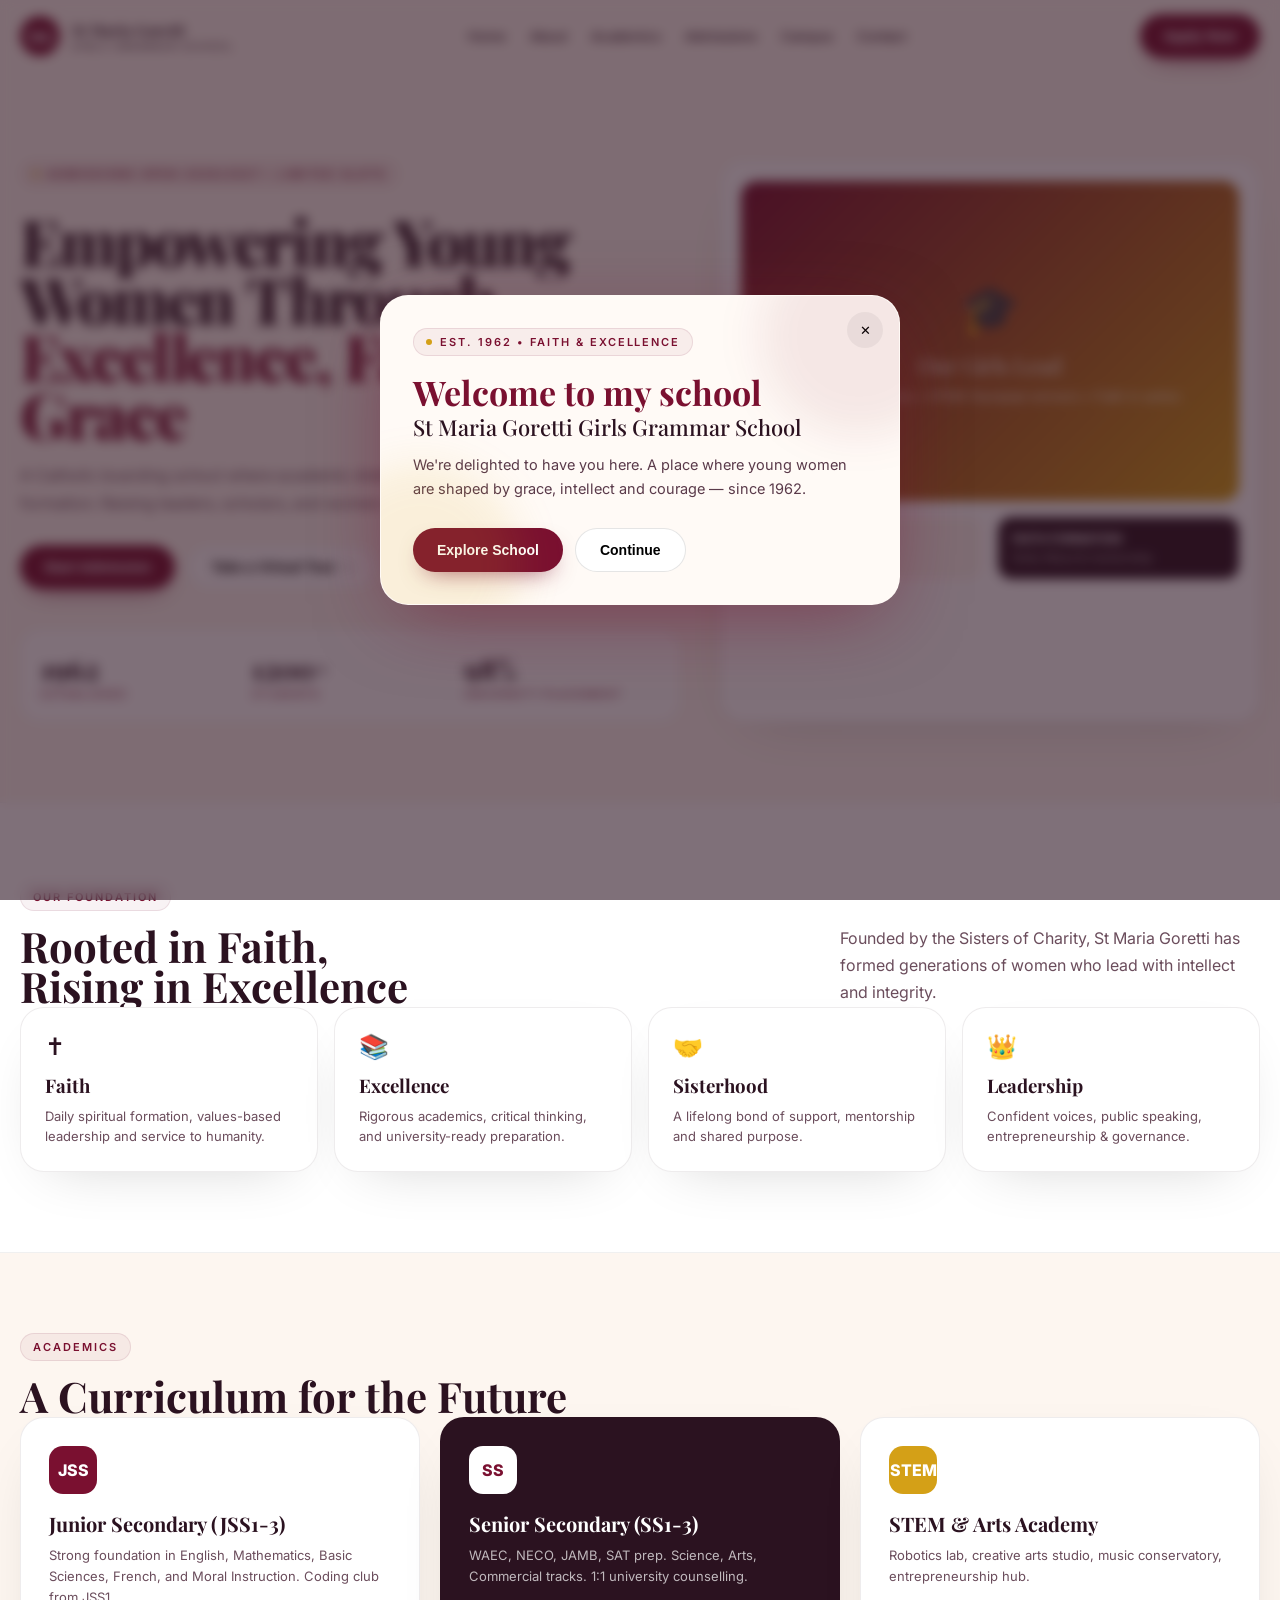
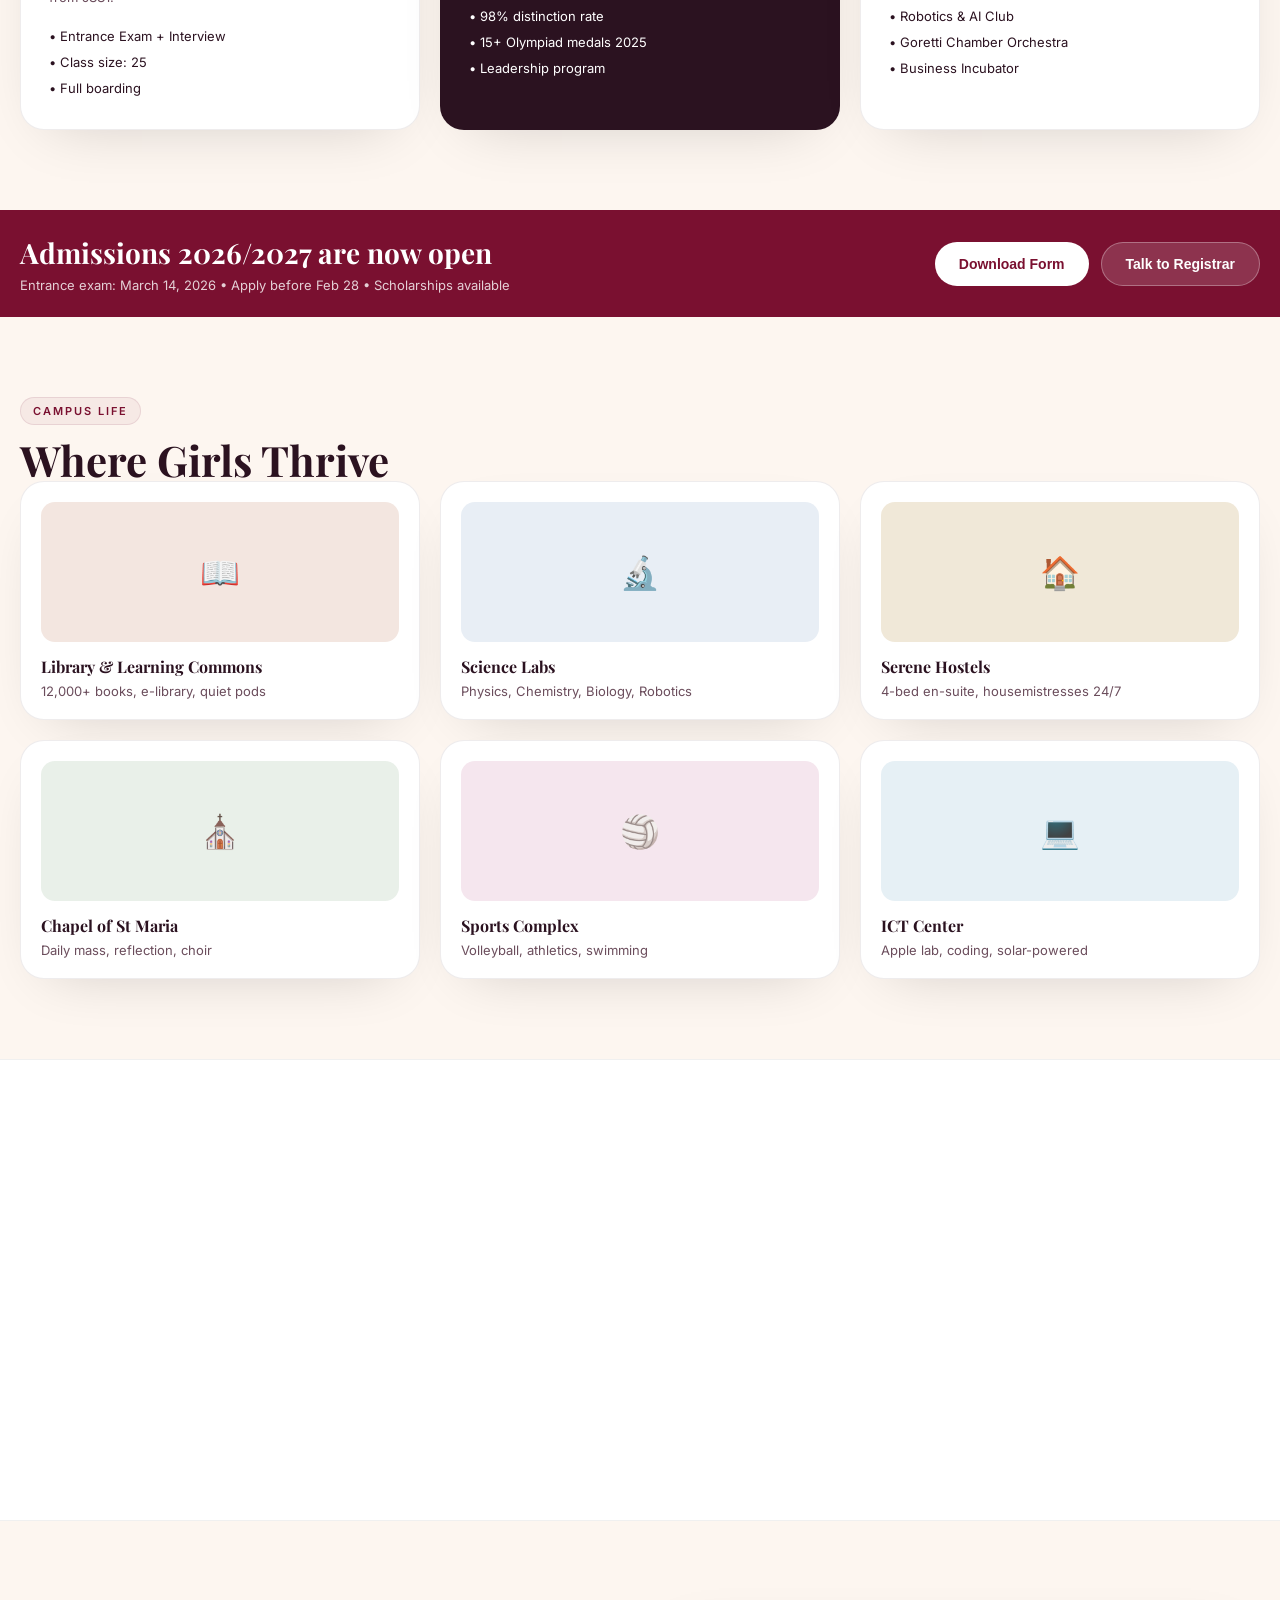
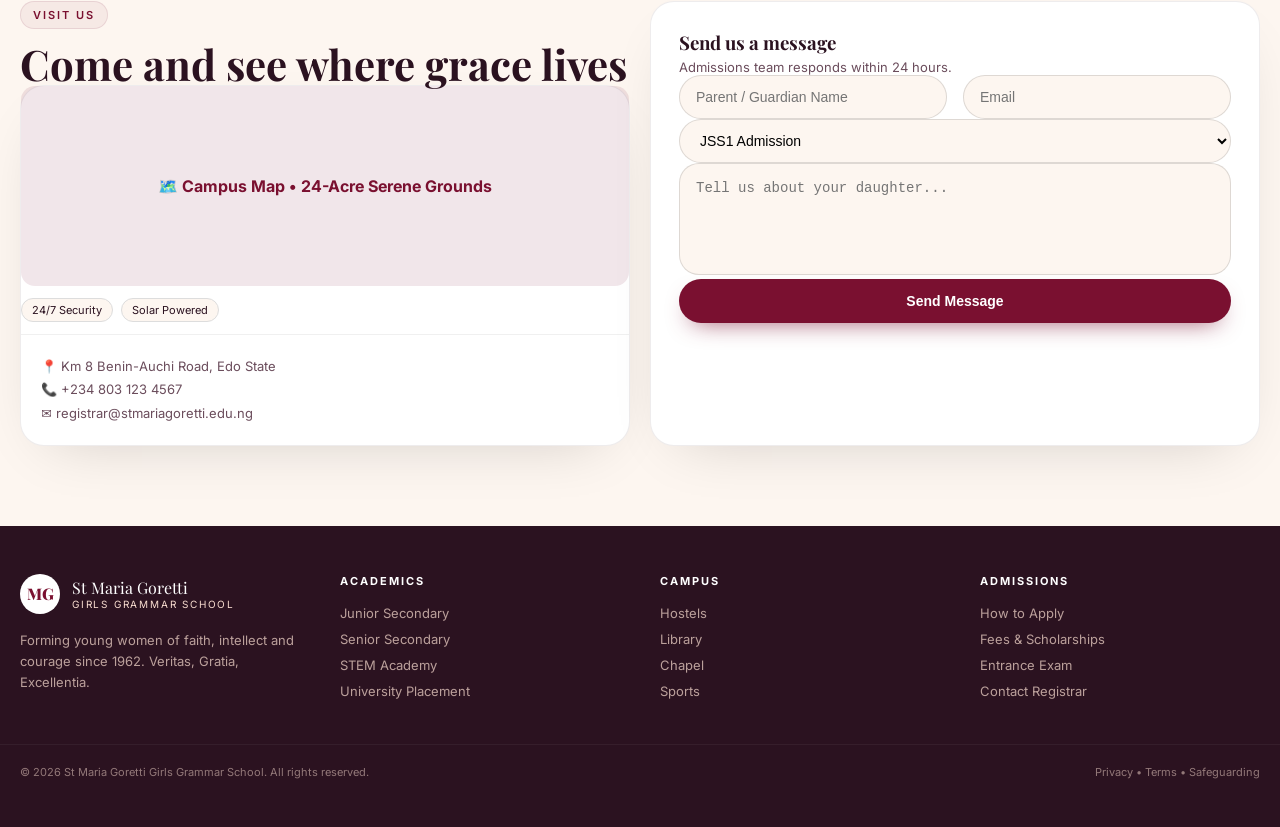
==== index.html @ f98e12bc "new" ====
<!DOCTYPE html>
<html lang="en">
<head>
<meta charset="UTF-8">
<meta name="viewport" content="width=device-width, initial-scale=1">
<title>St Maria Goretti Girls Grammar School</title>
<link href="https://fonts.googleapis.com/css2?family=Playfair+Display:wght@500;600;700;800&family=Inter:wght@400;500;600&display=swap" rel="stylesheet">
<link rel="stylesheet" href="index.css">
</head>
<body>

<div id="welcomeModal" class="modal">
  <div class="modal-bg" onclick="closeWelcome()"></div>
  <div class="modal-box">
    <div class="modal-inner">
      <button class="close" onclick="closeWelcome()">✕</button>
      <div class="blur-circle top"></div>
      <div class="blur-circle bottom"></div>
      <div class="badge"><span class="dot"></span> Est. 1962 • Faith & Excellence</div>
      <h2 class="serif welcome-title">Welcome to my school<br><span>St Maria Goretti Girls Grammar School</span></h2>
      <p class="welcome-text">We're delighted to have you here. A place where young women are shaped by grace, intellect and courage — since 1962.</p>
      <div class="welcome-actions">
        <button onclick="closeWelcome('about')" class="btn btn-primary">Explore School</button>
        <button onclick="closeWelcome()" class="btn btn-outline">Continue</button>
      </div>
    </div>
  </div>
</div>

<!-- Header -->
<header id="header" class="header">
  <div class="header-inner">
    <div class="logo-wrap">
      <div class="logo">MG</div>
      <div class="logo-text">
        <div class="serif logo-title">St Maria Goretti</div>
        <div class="logo-sub">Girls Grammar School</div>
      </div>
    </div>
    <nav id="desktopNav" class="desktop-nav">
      <span class="nav-link" onclick="scrollToId('home')">Home</span>
      <span class="nav-link" onclick="scrollToId('about')">About</span>
      <span class="nav-link" onclick="scrollToId('academics')">Academics</span>
      <span class="nav-link" onclick="scrollToId('admissions')">Admissions</span>
      <span class="nav-link" onclick="scrollToId('campus')">Campus</span>
      <span class="nav-link" onclick="scrollToId('contact')">Contact</span>
    </nav>
    <div class="header-actions">
      <button class="btn btn-primary" id="applyBtn" onclick="scrollToId('admissions')">Apply Now</button>
      <button onclick="toggleMenu()" class="menu-btn" id="menuBtn">☰</button>
    </div>
  </div>
</header>

<div id="mobileMenu" class="mobile-menu">
  <div class="mobile-top"><strong class="serif">Menu</strong><button class="close static" onclick="toggleMenu()">✕</button></div>
  <div class="mobile-links">
    <span class="nav-link large" onclick="scrollToId('home');toggleMenu()">Home</span>
    <span class="nav-link large" onclick="scrollToId('about');toggleMenu()">About</span>
    <span class="nav-link large" onclick="scrollToId('academics');toggleMenu()">Academics</span>
    <span class="nav-link large" onclick="scrollToId('admissions');toggleMenu()">Admissions</span>
    <span class="nav-link large" onclick="scrollToId('campus');toggleMenu()">Campus</span>
    <span class="nav-link large" onclick="scrollToId('contact');toggleMenu()">Contact</span>
    <button class="btn btn-primary mt-20" onclick="scrollToId('admissions');toggleMenu()">Apply Now</button>
  </div>
</div>

<!-- Hero -->
<section id="home" class="hero">
  <div data-reveal>
    <div class="badge"><span class="dot"></span> Admissions Open 2026/2027 • Limited Slots</div>
    <h1 class="serif hero-title">Empowering Young Women Through<br><span>Excellence, Faith & Grace</span></h1>
    <p class="hero-desc">A Catholic boarding school where academic distinction meets character formation. Raising leaders, scholars, and women of virtue since 1962.</p>
    <div class="hero-btns">
      <button class="btn btn-primary" onclick="scrollToId('admissions')">Start Admission</button>
      <button class="btn btn-outline" onclick="scrollToId('about')">Take a Virtual Tour →</button>
    </div>
    <div id="counter" class="counter">
      <div><div class="serif counter-num">1962</div><div class="counter-label">Established</div></div>
      <div><div class="serif counter-num">1200+</div><div class="counter-label">Students</div></div>
      <div><div class="serif counter-num">98%</div><div class="counter-label">University Placement</div></div>
    </div>
  </div>
  <div data-reveal class="hero-visual">
    <div class="card hero-card">
      <div class="hero-image">
        <div><div class="hero-emoji">🎓</div><div class="serif hero-image-title">Our Girls Lead</div><div class="hero-image-sub">Debate champions • STEM Olympiad winners • Faith in action</div></div>
      </div>
      <div class="hero-mini-grid">
        <div class="mini-card light"><div class="mini-title">HOSTEL LIFE</div><div class="mini-desc">Safe, serene, sisterhood</div></div>
        <div class="mini-card dark"><div class="mini-title">FAITH FORMATION</div><div class="mini-desc">Daily Mass & mentorship</div></div>
      </div>
    </div>
  </div>
</section>

<!-- About -->
<section id="about" class="section-white">
  <div class="container">
    <div data-reveal class="section-head">
      <div><div class="badge">Our Foundation</div><h2 class="serif section-title">Rooted in Faith,<br>Rising in Excellence</h2></div>
      <p class="section-para">Founded by the Sisters of Charity, St Maria Goretti has formed generations of women who lead with intellect and integrity.</p>
    </div>
    <div class="grid4">
      <div class="card value-card" data-reveal><div class="icon">✝️</div><h3>Faith</h3><p>Daily spiritual formation, values-based leadership and service to humanity.</p></div>
      <div class="card value-card" data-reveal><div class="icon">📚</div><h3>Excellence</h3><p>Rigorous academics, critical thinking, and university-ready preparation.</p></div>
      <div class="card value-card" data-reveal><div class="icon">🤝</div><h3>Sisterhood</h3><p>A lifelong bond of support, mentorship and shared purpose.</p></div>
      <div class="card value-card" data-reveal><div class="icon">👑</div><h3>Leadership</h3><p>Confident voices, public speaking, entrepreneurship & governance.</p></div>
    </div>
  </div>
</section>

<!-- Academics -->
<section id="academics" class="section-cream">
  <div class="container">
    <div data-reveal><div class="badge">Academics</div><h2 class="serif section-title">A Curriculum for the Future</h2></div>
    <div class="grid3">
      <div class="card academic-card" data-reveal><div class="academic-icon maroon">JSS</div><h3>Junior Secondary (JSS1-3)</h3><p>Strong foundation in English, Mathematics, Basic Sciences, French, and Moral Instruction. Coding club from JSS1.</p><ul><li>• Entrance Exam + Interview</li><li>• Class size: 25</li><li>• Full boarding</li></ul></div>
      <div class="card academic-card dark" data-reveal><div class="academic-icon white">SS</div><h3>Senior Secondary (SS1-3)</h3><p>WAEC, NECO, JAMB, SAT prep. Science, Arts, Commercial tracks. 1:1 university counselling.</p><ul><li>• 98% distinction rate</li><li>• 15+ Olympiad medals 2025</li><li>• Leadership program</li></ul></div>
      <div class="card academic-card" data-reveal><div class="academic-icon gold">STEM</div><h3>STEM & Arts Academy</h3><p>Robotics lab, creative arts studio, music conservatory, entrepreneurship hub.</p><ul><li>• Robotics & AI Club</li><li>• Goretti Chamber Orchestra</li><li>• Business Incubator</li></ul></div>
    </div>
  </div>
</section>

<!-- Admissions -->
<section id="admissions" class="admissions-banner">
  <div class="container admissions-inner">
    <div><h2 class="serif">Admissions 2026/2027 are now open</h2><p>Entrance exam: March 14, 2026 • Apply before Feb 28 • Scholarships available</p></div>
    <div class="admissions-btns"><button class="btn btn-white" onclick="alert('Application portal opens soon. Contact registrar@stmariagoretti.edu.ng')">Download Form</button><button class="btn btn-ghost" onclick="scrollToId('contact')">Talk to Registrar</button></div>
  </div>
</section>

<!-- Campus -->
<section id="campus" class="section-cream">
  <div class="container">
    <div data-reveal><div class="badge">Campus Life</div><h2 class="serif section-title">Where Girls Thrive</h2></div>
    <div class="grid3 campus-grid">
      <div class="card facility" data-reveal><div class="facility-img pink">📖</div><h3>Library & Learning Commons</h3><p>12,000+ books, e-library, quiet pods</p></div>
      <div class="card facility" data-reveal><div class="facility-img blue">🔬</div><h3>Science Labs</h3><p>Physics, Chemistry, Biology, Robotics</p></div>
      <div class="card facility" data-reveal><div class="facility-img beige">🏠</div><h3>Serene Hostels</h3><p>4-bed en-suite, housemistresses 24/7</p></div>
      <div class="card facility" data-reveal><div class="facility-img green">⛪</div><h3>Chapel of St Maria</h3><p>Daily mass, reflection, choir</p></div>
      <div class="card facility" data-reveal><div class="facility-img rose">🏐</div><h3>Sports Complex</h3><p>Volleyball, athletics, swimming</p></div>
      <div class="card facility" data-reveal><div class="facility-img lightblue">💻</div><h3>ICT Center</h3><p>Apple lab, coding, solar-powered</p></div>
    </div>
  </div>
</section>

<!-- Gallery -->
<section id="gallery" class="section-white">
  <div class="container">
    <div class="grid2">
      <div data-reveal class="card principal-card"><div class="badge">Principal's Message</div><h3 class="serif principal-quote">“We do not just teach girls; we form women who will heal the world.”</h3><p>At Goretti, discipline is love in action. Every girl is known, seen, and called to greatness. Our alumnae are doctors, judges, engineers and mothers of faith — proof that grace and excellence can live together.</p><div class="principal"><div class="principal-avatar"></div><div><div class="principal-name">Rev. Sr. Dr. Agnes Okonkwo</div><div class="principal-role">Principal • 18 years of service</div></div></div></div>
      <div data-reveal class="gallery-grid">
        <div onclick="openLight('Science Fair 2025 - Our girls won gold')" class="gallery-item maroon">Science Fair</div>
        <div onclick="openLight('Chapel Choir - Voices of grace')" class="gallery-item gold">Choir</div>
        <div onclick="openLight('Inter-House Sports 2025')" class="gallery-item dark">Sports Day</div>
        <div onclick="openLight('Boarding Life - Sisterhood')" class="gallery-item muted">Hostel Life</div>
      </div>
    </div>
  </div>
</section>

<!-- Contact -->
<section id="contact" class="section-cream">
  <div class="container grid2">
    <div data-reveal>
      <div class="badge">Visit Us</div>
      <h2 class="serif section-title">Come and see where grace lives</h2>
      <div class="card contact-map">
        <div class="map-placeholder">🗺️ Campus Map • 24-Acre Serene Grounds</div>
        <div class="map-tags"><span>24/7 Security</span><span>Solar Powered</span></div>
        <div class="contact-info">📍 Km 8 Benin-Auchi Road, Edo State<br>📞 +234 803 123 4567<br>✉️ registrar@stmariagoretti.edu.ng</div>
      </div>
    </div>
    <div data-reveal class="card contact-form-card">
      <h3 class="serif">Send us a message</h3><p class="form-sub">Admissions team responds within 24 hours.</p>
      <form id="contactForm" onsubmit="handleContact(event)">
        <div class="form-row"><input name="name" required placeholder="Parent / Guardian Name"><input name="email" type="email" required placeholder="Email"></div>
        <select name="interest"><option>JSS1 Admission</option><option>SS1 Transfer</option><option>Campus Tour</option><option>Scholarship</option></select>
        <textarea name="message" required placeholder="Tell us about your daughter..."></textarea>
        <button class="btn btn-primary full">Send Message</button>
        <div id="contactStatus" class="form-status"></div>
      </form>
    </div>
  </div>
</section>

<footer class="footer">
  <div class="container footer-grid">
    <div><div class="logo-wrap"><div class="logo white">MG</div><div><div class="serif footer-logo-title">St Maria Goretti</div><div class="footer-logo-sub">GIRLS GRAMMAR SCHOOL</div></div></div><p class="footer-desc">Forming young women of faith, intellect and courage since 1962. Veritas, Gratia, Excellentia.</p></div>
    <div><div class="footer-head">ACADEMICS</div><div class="footer-links">Junior Secondary<br>Senior Secondary<br>STEM Academy<br>University Placement</div></div>
    <div><div class="footer-head">CAMPUS</div><div class="footer-links">Hostels<br>Library<br>Chapel<br>Sports</div></div>
    <div><div class="footer-head">ADMISSIONS</div><div class="footer-links">How to Apply<br>Fees & Scholarships<br>Entrance Exam<br>Contact Registrar</div></div>
  </div>
  <div class="container footer-bottom"><span>© 2026 St Maria Goretti Girls Grammar School. All rights reserved.</span><span>Privacy • Terms • Safeguarding</span></div>
</footer>

<div id="lightbox" class="lightbox" onclick="this.style.display='none'"><div id="lightboxText" class="card lightbox-box"></div></div>

<script src="index.js"></script>
</body>
</html>
---- index.css ----
/* ========== ST MARIA GORETTI - STYLE.CSS ========== */
*{margin:0;padding:0;box-sizing:border-box}
html{scroll-behavior:smooth}
body{font-family:'Inter',system-ui,sans-serif;background:#fdf6f0;color:#2b1220;overflow-x:hidden}
h1,h2,h3,.serif{font-family:'Playfair Display',serif}
:root{--maroon:#7a1030;--cream:#fdf6f0;--gold:#d4a017;--dark:#2b1220}

[data-reveal]{opacity:0;transform:translateY(20px);transition:all .8s cubic-bezier(.22,1,.36,1)}
.reveal-in{opacity:1!important;transform:translateY(0)!important}

.container{max-width:1280px;margin:auto;padding:0 20px}
.section-white{background:#fff;border-top:1px solid rgba(0,0,0,.06);border-bottom:1px solid rgba(0,0,0,.06);padding:80px 0}
.section-cream{padding:80px 0}
.card{background:#fff;border:1px solid rgba(43,18,32,.08);border-radius:24px;box-shadow:0 20px 60px -30px rgba(0,0,0,.2)}
.badge{display:inline-flex;align-items:center;gap:8px;border-radius:999px;border:1px solid rgba(122,16,48,.1);background:rgba(122,16,48,.05);padding:6px 12px;font-size:11px;letter-spacing:.18em;text-transform:uppercase;font-weight:600;color:var(--maroon)}
.dot{width:6px;height:6px;border-radius:50%;background:var(--gold);animation:pulse 2s infinite}
@keyframes pulse{0%,100%{opacity:1}50%{opacity:.4}}

.btn{height:44px;border-radius:999px;padding:0 24px;font-weight:600;font-size:14px;border:none;cursor:pointer;transition:.2s}
.btn-primary{background:var(--maroon);color:#fff;box-shadow:0 10px 24px -12px rgba(122,16,48,.8)}
.btn-primary:hover{background:#65102a}
.btn-outline{background:#fff;border:1px solid rgba(0,0,0,.1)}
.btn-white{background:#fff;color:var(--maroon)}
.btn-ghost{background:rgba(255,255,255,.15);color:#fff;border:1px solid rgba(255,255,255,.3)}
.full{width:100%}

/* Header */
.header{position:fixed;top:0;width:100%;z-index:50;transition:all .3s}
.header.scrolled{background:rgba(255,250,246,.9);backdrop-filter:blur(16px);box-shadow:0 10px 40px -20px rgba(0,0,0,.2);border-bottom:1px solid rgba(0,0,0,.06)}
.header-inner{max-width:1280px;margin:auto;padding:14px 20px;display:flex;justify-content:space-between;align-items:center}
.logo-wrap{display:flex;align-items:center;gap:12px}
.logo{width:40px;height:40px;border-radius:50%;background:var(--maroon);color:#fff;display:grid;place-items:center;font-family:'Playfair Display';font-weight:800}
.logo.white{background:#fff;color:var(--maroon)}
.logo-title{font-size:15px;font-weight:700}
.logo-sub{font-size:10px;letter-spacing:.18em;text-transform:uppercase}
.desktop-nav{display:none;gap:4px}
.nav-link{cursor:pointer;padding:6px 10px;border-radius:999px;font-size:13px;font-weight:500;transition:.2s}
.nav-link:hover{background:rgba(0,0,0,.06)}
.nav-link.large{font-size:22px;padding:12px}
.header-actions{display:flex;gap:8px;align-items:center}
.menu-btn{width:40px;height:40px;border-radius:50%;border:1px solid rgba(0,0,0,.1);background:#fff;display:grid;place-items:center;cursor:pointer}
.mobile-menu{position:fixed;inset:0;z-index:60;background:#fffaf6;padding:24px;transform:translateX(100%);transition:.4s cubic-bezier(.22,1,.36,1)}
.mobile-menu.open{transform:translateX(0)}
.mobile-top{display:flex;justify-content:space-between;align-items:center}
.mobile-links{margin-top:40px;display:grid;gap:12px}
.mt-20{margin-top:20px}

/* Modal */
.modal{position:fixed;inset:0;z-index:101;display:grid;place-items:center;padding:16px}
.modal-bg{position:fixed;inset:0;background:rgba(43,18,32,.6);backdrop-filter:blur(6px);z-index:100}
.modal-box{position:relative;width:100%;max-width:520px;border-radius:28px;background:#fffaf6;padding:1px;box-shadow:0 20px 80px -20px rgba(122,16,48,.6);z-index:102}
.modal-inner{border-radius:27px;background:#fffaf6;padding:32px;position:relative;overflow:hidden}
.blur-circle{position:absolute;width:200px;height:200px;border-radius:50%;filter:blur(20px)}
.blur-circle.top{top:-60px;right:-60px;background:rgba(122,16,48,.08)}
.blur-circle.bottom{bottom:-60px;left:-60px;background:rgba(212,160,23,.12)}
.close{position:absolute;right:16px;top:16px;width:36px;height:36px;border-radius:50%;border:none;background:rgba(0,0,0,.05);cursor:pointer}
.close.static{position:static}
.welcome-title{margin-top:20px;font-size:34px;line-height:.95;color:var(--maroon)}
.welcome-title span{display:block;margin-top:8px;font-size:22px;color:var(--dark);font-weight:500}
.welcome-text{margin-top:16px;font-size:14.5px;line-height:1.6;color:#5a3a4a}
.welcome-actions{margin-top:28px;display:flex;gap:12px}

/* Hero */
.hero{padding:140px 20px 80px;max-width:1280px;margin:auto;display:grid;gap:40px}
.hero-title{margin-top:24px;font-size:clamp(36px,6vw,64px);line-height:.9;letter-spacing:-.03em;font-weight:800}
.hero-title span{color:var(--maroon)}
.hero-desc{margin-top:20px;max-width:56ch;font-size:16px;line-height:1.7;color:#6b4d5c}
.hero-btns{margin-top:28px;display:flex;gap:12px;flex-wrap:wrap}
.counter{margin-top:40px;display:grid;grid-template-columns:repeat(3,1fr);gap:16px;padding:20px;border-radius:20px;background:#fff;border:1px solid rgba(0,0,0,.06)}
.counter-num{font-size:28px;font-weight:800}
.counter-label{font-size:11px;letter-spacing:.1em;text-transform:uppercase;color:var(--maroon)}
.hero-visual{display:grid;gap:16px}
.hero-card{padding:20px}
.hero-image{height:320px;border-radius:16px;background:linear-gradient(135deg,var(--maroon),var(--gold));display:grid;place-items:center;color:#fff;text-align:center;padding:20px}
.hero-emoji{font-size:48px}
.hero-image-title{font-size:22px;margin-top:12px}
.hero-image-sub{font-size:13px;opacity:.9;margin-top:8px}
.hero-mini-grid{margin-top:16px;display:grid;grid-template-columns:1fr 1fr;gap:16px}
.mini-card{border-radius:14px;padding:14px}
.mini-card.light{background:var(--cream)}
.mini-card.dark{background:var(--dark);color:#fff}
.mini-title{font-size:12px;font-weight:700}
.mini-desc{font-size:12px;color:#6b4d5c;margin-top:4px}
.mini-card.dark .mini-desc{color:rgba(255,255,255,.7)}

/* Sections */
.section-head{display:flex;flex-wrap:wrap;justify-content:space-between;gap:20px;align-items:end}
.section-title{margin-top:16px;font-size:42px;line-height:.95}
.section-para{max-width:42ch;color:#6b4d5c;line-height:1.7}
.grid2{display:grid;gap:20px}
.grid3{display:grid;gap:20px}
.grid4{display:grid;gap:16px}
.value-card{padding:24px}
.value-card .icon{font-size:24px}
.value-card h3{margin-top:12px}
.value-card p{font-size:13px;color:#6b4d5c;margin-top:8px;line-height:1.6}

.academic-card{padding:28px}
.academic-card.dark{background:var(--dark);color:#fff}
.academic-card h3{margin-top:16px;font-size:20px}
.academic-card p{font-size:13px;color:#6b4d5c;margin-top:8px;line-height:1.6}
.academic-card.dark p{color:rgba(255,255,255,.7)}
.academic-card ul{margin-top:16px;font-size:13px;line-height:2;list-style:none}
.academic-icon{width:48px;height:48px;border-radius:14px;display:grid;place-items:center;font-weight:800}
.academic-icon.maroon{background:var(--maroon);color:#fff}
.academic-icon.white{background:#fff;color:var(--maroon)}
.academic-icon.gold{background:var(--gold);color:#fff}

.admissions-banner{background:var(--maroon);color:#fff;padding:24px 0}
.admissions-inner{display:flex;flex-wrap:wrap;gap:20px;justify-content:space-between;align-items:center}
.admissions-inner h2{font-size:28px;color:#fff}
.admissions-inner p{font-size:13px;opacity:.8;margin-top:6px}
.admissions-btns{display:flex;gap:12px;flex-wrap:wrap}

.facility{padding:20px}
.facility-img{height:140px;border-radius:14px;display:grid;place-items:center;font-size:32px}
.facility-img.pink{background:#f3e6e0}
.facility-img.blue{background:#e8eef5}
.facility-img.beige{background:#f0e8d8}
.facility-img.green{background:#e9f0e9}
.facility-img.rose{background:#f5e6ee}
.facility-img.lightblue{background:#e6f0f5}
.facility h3{margin-top:14px;font-size:16px}
.facility p{font-size:13px;color:#6b4d5c;margin-top:6px}

.principal-card{padding:32px}
.principal-quote{margin-top:16px;font-size:28px;line-height:1.1}
.principal{margin-top:20px;display:flex;gap:12px;align-items:center}
.principal-avatar{width:48px;height:48px;border-radius:50%;background:var(--maroon)}
.principal-name{font-weight:700;font-size:14px}
.principal-role{font-size:12px;color:#6b4d5c}

.gallery-grid{display:grid;grid-template-columns:1fr 1fr;gap:16px}
.gallery-item{height:120px;border-radius:16px;display:grid;place-items:center;color:#fff;cursor:pointer;font-weight:600;transition:.2s}
.gallery-item:hover{transform:scale(1.02)}
.gallery-item.maroon{background:var(--maroon)}
.gallery-item.gold{background:var(--gold)}
.gallery-item.dark{background:var(--dark)}
.gallery-item.muted{background:#5a3a4a}

.contact-map .map-placeholder{height:200px;border-radius:14px;background:rgba(122,16,48,.1);display:grid;place-items:center;color:var(--maroon);font-weight:700}
.map-tags{margin-top:12px;display:flex;gap:8px;font-size:11px}
.map-tags span{background:var(--cream);border:1px solid #ddd;padding:4px 10px;border-radius:999px}
.contact-info{padding:20px;border-top:1px solid rgba(0,0,0,.06);font-size:13px;line-height:1.8;color:#6b4d5c;margin-top:12px}
.contact-form-card{padding:28px}
.form-sub{font-size:13px;color:#6b4d5c;margin-top:4px}
.form-row{display:grid;grid-template-columns:1fr 1fr;gap:16px}
input,select,textarea{width:100%;height:44px;border-radius:999px;border:1px solid rgba(0,0,0,.12);background:#fdf6f0;padding:0 16px;font-size:14px;outline:none}
textarea{height:auto;border-radius:20px;padding:16px;resize:none;min-height:112px}
input:focus,select:focus,textarea:focus{border-color:rgba(122,16,48,.4)}
.form-status{font-size:12px;padding:12px;border-radius:12px;background:#fdf6f0;border:1px solid #eee;display:none;margin-top:12px}

.footer{background:var(--dark);color:#f9ddd0;padding:48px 0}
.footer-grid{display:grid;gap:40px;grid-template-columns:repeat(auto-fit,minmax(200px,1fr))}
.footer-logo-title{color:#fff}
.footer-logo-sub{font-size:10px;letter-spacing:.18em}
.footer-desc{margin-top:16px;font-size:13px;opacity:.7;line-height:1.6}
.footer-head{font-size:11px;font-weight:700;letter-spacing:.18em;color:#fff}
.footer-links{margin-top:12px;font-size:13px;opacity:.7;line-height:2}
.footer-bottom{margin-top:40px;padding-top:20px;border-top:1px solid rgba(255,255,255,.1);display:flex;flex-wrap:wrap;justify-content:space-between;gap:12px;font-size:11px;opacity:.5}

.lightbox{position:fixed;inset:0;z-index:90;background:rgba(0,0,0,.8);backdrop-filter:blur(8px);display:none;place-items:center;padding:20px}
.lightbox-box{padding:24px;max-width:400px;text-align:center}

@media(min-width:900px){
  .hero{grid-template-columns:1.1fr .9fr;padding-top:160px}
  .desktop-nav{display:flex!important}
  #applyBtn{display:block!important}
  #menuBtn{display:none!important}
  .grid2{grid-template-columns:1fr 1fr}
  .grid3{grid-template-columns:repeat(3,1fr)}
  .grid4{grid-template-columns:repeat(4,1fr)}
}
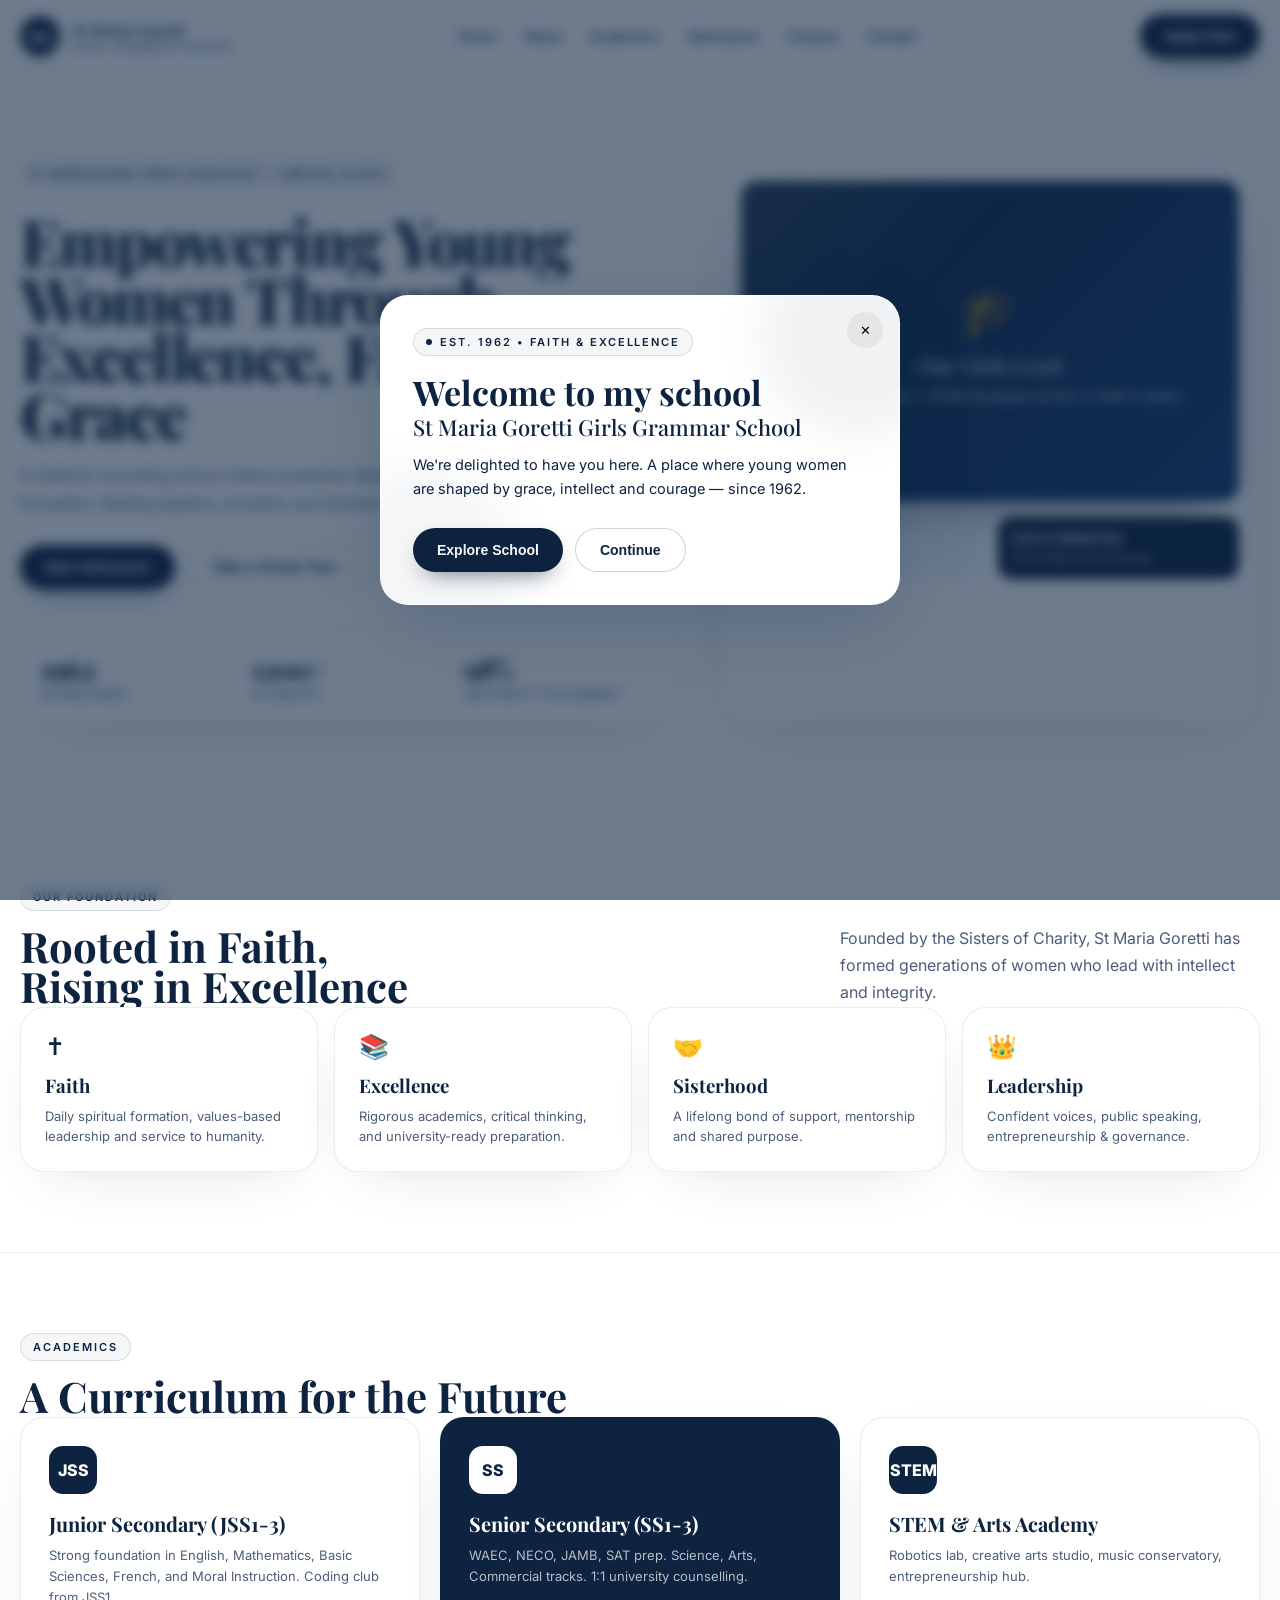
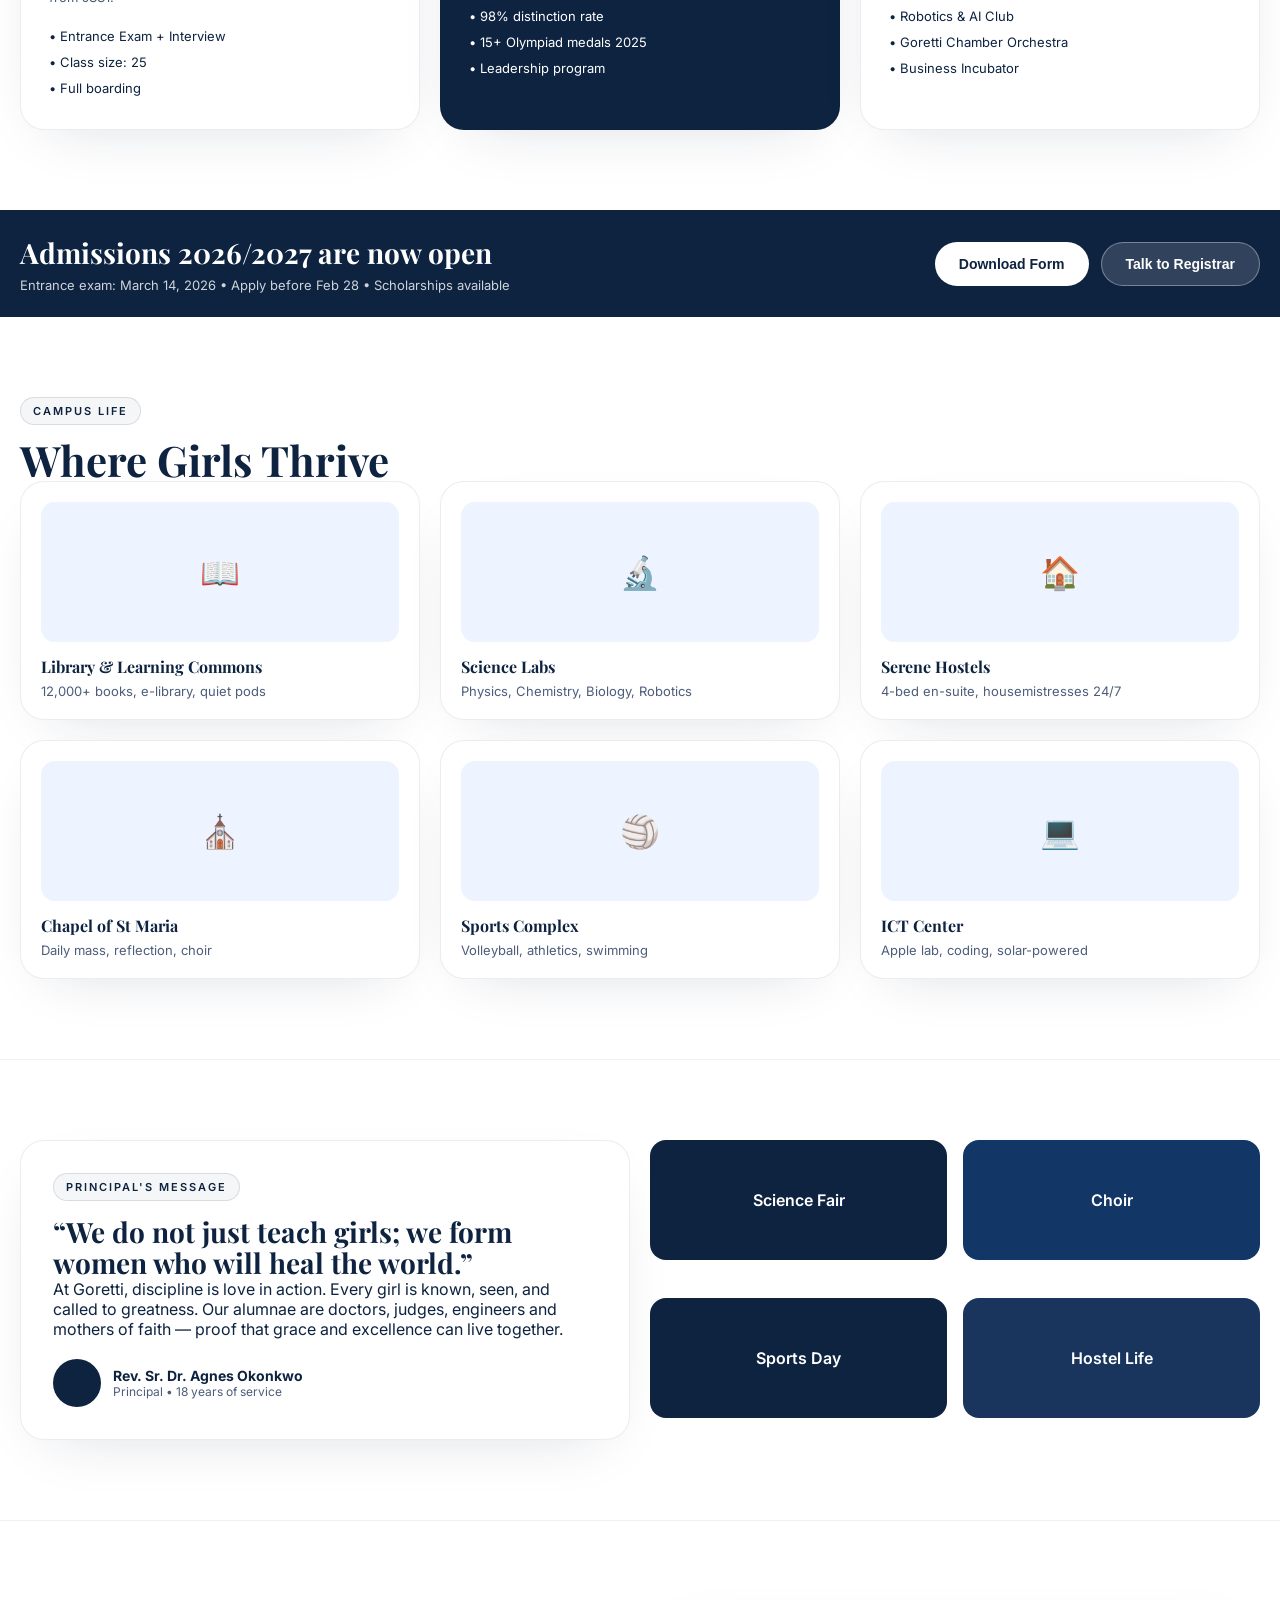
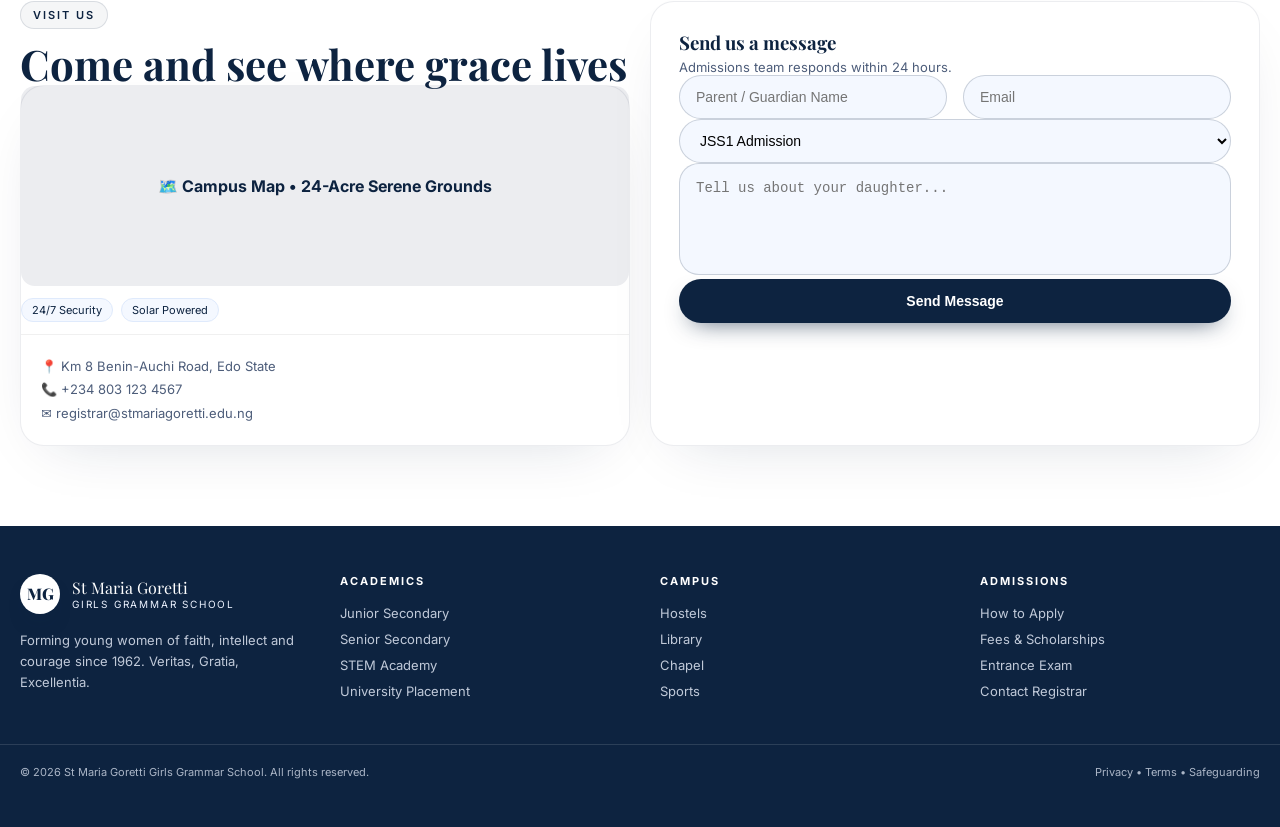
==== commit 8dd42252: "neri" ====
--- a/index.html
+++ b/index.html
@@ -76,9 +76,9 @@
       <button class="btn btn-outline" onclick="scrollToId('about')">Take a Virtual Tour →</button>
     </div>
     <div id="counter" class="counter">
-      <div><div class="serif counter-num">1962</div><div class="counter-label">Established</div></div>
-      <div><div class="serif counter-num">1200+</div><div class="counter-label">Students</div></div>
-      <div><div class="serif counter-num">98%</div><div class="counter-label">University Placement</div></div>
+      <div><div class="serif counter-num" data-target="1962">1962</div><div class="counter-label">Established</div></div>
+      <div><div class="serif counter-num" data-target="1200" data-suffix="+">1200</div><div class="counter-label">Students</div></div>
+      <div><div class="serif counter-num" data-target="98" data-suffix="%">98</div><div class="counter-label">University Placement</div></div>
     </div>
   </div>
   <div data-reveal class="hero-visual">
--- a/index.css
+++ b/index.css
@@ -1,9 +1,9 @@
 /* ========== ST MARIA GORETTI - STYLE.CSS ========== */
 *{margin:0;padding:0;box-sizing:border-box}
 html{scroll-behavior:smooth}
-body{font-family:'Inter',system-ui,sans-serif;background:#fdf6f0;color:#2b1220;overflow-x:hidden}
+body{font-family:'Inter',system-ui,sans-serif;background:#fff;color:var(--navy);overflow-x:hidden}
 h1,h2,h3,.serif{font-family:'Playfair Display',serif}
-:root{--maroon:#7a1030;--cream:#fdf6f0;--gold:#d4a017;--dark:#2b1220}
+:root{--navy:#0d2340;--white:#ffffff;--soft:#ffffff;--dark:#0d2340;--line:rgba(13,35,64,.12)}
 
 [data-reveal]{opacity:0;transform:translateY(20px);transition:all .8s cubic-bezier(.22,1,.36,1)}
 .reveal-in{opacity:1!important;transform:translateY(0)!important}
@@ -11,32 +11,34 @@
 .container{max-width:1280px;margin:auto;padding:0 20px}
 .section-white{background:#fff;border-top:1px solid rgba(0,0,0,.06);border-bottom:1px solid rgba(0,0,0,.06);padding:80px 0}
 .section-cream{padding:80px 0}
-.card{background:#fff;border:1px solid rgba(43,18,32,.08);border-radius:24px;box-shadow:0 20px 60px -30px rgba(0,0,0,.2)}
-.badge{display:inline-flex;align-items:center;gap:8px;border-radius:999px;border:1px solid rgba(122,16,48,.1);background:rgba(122,16,48,.05);padding:6px 12px;font-size:11px;letter-spacing:.18em;text-transform:uppercase;font-weight:600;color:var(--maroon)}
-.dot{width:6px;height:6px;border-radius:50%;background:var(--gold);animation:pulse 2s infinite}
+.card{background:#fff;border:1px solid rgba(13,35,64,.08);border-radius:24px;box-shadow:0 20px 60px -30px rgba(13,35,64,.18)}
+.badge{display:inline-flex;align-items:center;gap:8px;border-radius:999px;border:1px solid rgba(13,35,64,.12);background:rgba(13,35,64,.04);padding:6px 12px;font-size:11px;letter-spacing:.18em;text-transform:uppercase;font-weight:600;color:var(--navy)}
+.dot{width:6px;height:6px;border-radius:50%;background:var(--navy);animation:pulse 2s infinite}
 @keyframes pulse{0%,100%{opacity:1}50%{opacity:.4}}
 
 .btn{height:44px;border-radius:999px;padding:0 24px;font-weight:600;font-size:14px;border:none;cursor:pointer;transition:.2s}
-.btn-primary{background:var(--maroon);color:#fff;box-shadow:0 10px 24px -12px rgba(122,16,48,.8)}
-.btn-primary:hover{background:#65102a}
-.btn-outline{background:#fff;border:1px solid rgba(0,0,0,.1)}
-.btn-white{background:#fff;color:var(--maroon)}
-.btn-ghost{background:rgba(255,255,255,.15);color:#fff;border:1px solid rgba(255,255,255,.3)}
+.btn-primary{background:var(--navy);color:#fff;box-shadow:0 10px 24px -12px rgba(13,35,64,.8)}
+.btn-primary:hover{background:#0a1d38}
+.btn-outline{background:#fff;border:1px solid rgba(13,35,64,.2);color:var(--navy)}
+.btn-white{background:#fff;color:var(--navy)}
+.btn-ghost{background:rgba(255,255,255,.15);color:#fff;border:1px solid rgba(255,255,255,.35)}
 .full{width:100%}
 
 /* Header */
 .header{position:fixed;top:0;width:100%;z-index:50;transition:all .3s}
-.header.scrolled{background:rgba(255,250,246,.9);backdrop-filter:blur(16px);box-shadow:0 10px 40px -20px rgba(0,0,0,.2);border-bottom:1px solid rgba(0,0,0,.06)}
+.header.scrolled{background:rgba(255,255,255,.85);backdrop-filter:blur(16px);box-shadow:0 10px 40px -20px rgba(13,35,64,.25);border-bottom:1px solid rgba(13,35,64,.06)}
 .header-inner{max-width:1280px;margin:auto;padding:14px 20px;display:flex;justify-content:space-between;align-items:center}
 .logo-wrap{display:flex;align-items:center;gap:12px}
-.logo{width:40px;height:40px;border-radius:50%;background:var(--maroon);color:#fff;display:grid;place-items:center;font-family:'Playfair Display';font-weight:800}
-.logo.white{background:#fff;color:var(--maroon)}
+.logo{width:40px;height:40px;border-radius:50%;background:var(--navy);color:#fff;display:grid;place-items:center;font-family:'Playfair Display';font-weight:800;box-shadow:0 12px 25px -15px rgba(13,35,64,.8)}
+.logo.white{background:#fff;color:var(--navy)}
 .logo-title{font-size:15px;font-weight:700}
 .logo-sub{font-size:10px;letter-spacing:.18em;text-transform:uppercase}
 .desktop-nav{display:none;gap:4px}
-.nav-link{cursor:pointer;padding:6px 10px;border-radius:999px;font-size:13px;font-weight:500;transition:.2s}
-.nav-link:hover{background:rgba(0,0,0,.06)}
-.nav-link.large{font-size:22px;padding:12px}
+.nav-link{cursor:pointer;padding:8px 12px;border-radius:999px;font-size:13px;font-weight:500;transition:all .2s ease;color:var(--dark);position:relative}
+.nav-link:hover{background:rgba(13,35,64,.06)}
+.nav-link::after{content:'';position:absolute;left:12px;right:12px;bottom:4px;height:2px;background:var(--navy);transform:scaleX(0);transform-origin:center;transition:transform .2s ease}
+.nav-link:hover::after{transform:scaleX(1)}
+.nav-link.large{font-size:22px;padding:12px;color:var(--dark)}
 .header-actions{display:flex;gap:8px;align-items:center}
 .menu-btn{width:40px;height:40px;border-radius:50%;border:1px solid rgba(0,0,0,.1);background:#fff;display:grid;place-items:center;cursor:pointer}
 .mobile-menu{position:fixed;inset:0;z-index:60;background:#fffaf6;padding:24px;transform:translateX(100%);transition:.4s cubic-bezier(.22,1,.36,1)}
@@ -47,66 +49,71 @@
 
 /* Modal */
 .modal{position:fixed;inset:0;z-index:101;display:grid;place-items:center;padding:16px}
-.modal-bg{position:fixed;inset:0;background:rgba(43,18,32,.6);backdrop-filter:blur(6px);z-index:100}
-.modal-box{position:relative;width:100%;max-width:520px;border-radius:28px;background:#fffaf6;padding:1px;box-shadow:0 20px 80px -20px rgba(122,16,48,.6);z-index:102}
-.modal-inner{border-radius:27px;background:#fffaf6;padding:32px;position:relative;overflow:hidden}
+.modal-bg{position:fixed;inset:0;background:rgba(13,35,64,.6);backdrop-filter:blur(6px);z-index:100}
+.modal-box{position:relative;width:100%;max-width:520px;border-radius:28px;background:#ffffff;padding:1px;box-shadow:0 20px 80px -20px rgba(13,35,64,.25);z-index:102}
+.modal-inner{border-radius:27px;background:#ffffff;padding:32px;position:relative;overflow:hidden}
 .blur-circle{position:absolute;width:200px;height:200px;border-radius:50%;filter:blur(20px)}
-.blur-circle.top{top:-60px;right:-60px;background:rgba(122,16,48,.08)}
-.blur-circle.bottom{bottom:-60px;left:-60px;background:rgba(212,160,23,.12)}
+.blur-circle.top{top:-60px;right:-60px;background:rgba(13,35,64,.06)}
+.blur-circle.bottom{bottom:-60px;left:-60px;background:rgba(13,35,64,.04)}
 .close{position:absolute;right:16px;top:16px;width:36px;height:36px;border-radius:50%;border:none;background:rgba(0,0,0,.05);cursor:pointer}
 .close.static{position:static}
-.welcome-title{margin-top:20px;font-size:34px;line-height:.95;color:var(--maroon)}
+.welcome-title{margin-top:20px;font-size:34px;line-height:.95;color:var(--navy)}
 .welcome-title span{display:block;margin-top:8px;font-size:22px;color:var(--dark);font-weight:500}
-.welcome-text{margin-top:16px;font-size:14.5px;line-height:1.6;color:#5a3a4a}
+.welcome-text{margin-top:16px;font-size:14.5px;line-height:1.6;color:var(--navy)}
 .welcome-actions{margin-top:28px;display:flex;gap:12px}
 
 /* Hero */
 .hero{padding:140px 20px 80px;max-width:1280px;margin:auto;display:grid;gap:40px}
 .hero-title{margin-top:24px;font-size:clamp(36px,6vw,64px);line-height:.9;letter-spacing:-.03em;font-weight:800}
-.hero-title span{color:var(--maroon)}
-.hero-desc{margin-top:20px;max-width:56ch;font-size:16px;line-height:1.7;color:#6b4d5c}
+.hero-title span{color:var(--navy)}
+.hero-desc{margin-top:20px;max-width:56ch;font-size:16px;line-height:1.7;color:#4d5d7a}
 .hero-btns{margin-top:28px;display:flex;gap:12px;flex-wrap:wrap}
-.counter{margin-top:40px;display:grid;grid-template-columns:repeat(3,1fr);gap:16px;padding:20px;border-radius:20px;background:#fff;border:1px solid rgba(0,0,0,.06)}
-.counter-num{font-size:28px;font-weight:800}
-.counter-label{font-size:11px;letter-spacing:.1em;text-transform:uppercase;color:var(--maroon)}
+.counter{margin-top:40px;display:grid;grid-template-columns:repeat(3,1fr);gap:16px;padding:20px;border-radius:20px;background:#fff;border:1px solid rgba(13,35,64,.08);box-shadow:0 18px 55px -35px rgba(13,35,64,.32)}
+.counter-num{font-size:28px;font-weight:800;letter-spacing:-.04em}
+.counter-label{font-size:11px;letter-spacing:.1em;text-transform:uppercase;color:var(--navy)}
 .hero-visual{display:grid;gap:16px}
-.hero-card{padding:20px}
-.hero-image{height:320px;border-radius:16px;background:linear-gradient(135deg,var(--maroon),var(--gold));display:grid;place-items:center;color:#fff;text-align:center;padding:20px}
-.hero-emoji{font-size:48px}
-.hero-image-title{font-size:22px;margin-top:12px}
-.hero-image-sub{font-size:13px;opacity:.9;margin-top:8px}
+.hero-card{padding:20px;position:relative;overflow:hidden}
+.hero-card::before{content:'';position:absolute;inset:-40% auto auto -10%;width:200px;height:200px;border-radius:50%;background:rgba(13,35,64,.06);filter:blur(20px)}
+.hero-image{height:320px;border-radius:16px;background:linear-gradient(135deg,var(--navy),#153d72);display:grid;place-items:center;color:#fff;text-align:center;padding:20px;box-shadow:0 25px 50px -30px rgba(13,35,64,.75);position:relative;overflow:hidden;animation:floatCard 6s ease-in-out infinite}
+.hero-image::after{content:'';position:absolute;inset:0;background:linear-gradient(135deg, rgba(255,255,255,.12), transparent 35%);}
+.hero-emoji{font-size:48px;position:relative;z-index:1}
+.hero-image-title{font-size:22px;margin-top:12px;position:relative;z-index:1}
+.hero-image-sub{font-size:13px;opacity:.9;margin-top:8px;position:relative;z-index:1}
+@keyframes floatCard{0%,100%{transform:translateY(0)}50%{transform:translateY(-6px)}}
 .hero-mini-grid{margin-top:16px;display:grid;grid-template-columns:1fr 1fr;gap:16px}
-.mini-card{border-radius:14px;padding:14px}
-.mini-card.light{background:var(--cream)}
-.mini-card.dark{background:var(--dark);color:#fff}
+.mini-card{border-radius:14px;padding:14px;transition:transform .25s ease}
+.mini-card:hover{transform:translateY(-2px)}
+.mini-card.light{background:#f4f8ff}
+.mini-card.dark{background:var(--navy);color:#fff}
 .mini-title{font-size:12px;font-weight:700}
-.mini-desc{font-size:12px;color:#6b4d5c;margin-top:4px}
-.mini-card.dark .mini-desc{color:rgba(255,255,255,.7)}
+.mini-desc{font-size:12px;color:#4d5d7a;margin-top:4px}
+.mini-card.dark .mini-desc{color:rgba(255,255,255,.72)}
 
 /* Sections */
 .section-head{display:flex;flex-wrap:wrap;justify-content:space-between;gap:20px;align-items:end}
 .section-title{margin-top:16px;font-size:42px;line-height:.95}
-.section-para{max-width:42ch;color:#6b4d5c;line-height:1.7}
+.section-para{max-width:42ch;color:#4d5d7a;line-height:1.7}
 .grid2{display:grid;gap:20px}
 .grid3{display:grid;gap:20px}
 .grid4{display:grid;gap:16px}
-.value-card{padding:24px}
+.value-card{padding:24px;transition:transform .25s ease, box-shadow .25s ease}
+.value-card:hover{transform:translateY(-3px)}
 .value-card .icon{font-size:24px}
 .value-card h3{margin-top:12px}
-.value-card p{font-size:13px;color:#6b4d5c;margin-top:8px;line-height:1.6}
+.value-card p{font-size:13px;color:#4d5d7a;margin-top:8px;line-height:1.6}
 
 .academic-card{padding:28px}
-.academic-card.dark{background:var(--dark);color:#fff}
+.academic-card.dark{background:var(--navy);color:#fff}
 .academic-card h3{margin-top:16px;font-size:20px}
-.academic-card p{font-size:13px;color:#6b4d5c;margin-top:8px;line-height:1.6}
+.academic-card p{font-size:13px;color:#4d5d7a;margin-top:8px;line-height:1.6}
 .academic-card.dark p{color:rgba(255,255,255,.7)}
 .academic-card ul{margin-top:16px;font-size:13px;line-height:2;list-style:none}
 .academic-icon{width:48px;height:48px;border-radius:14px;display:grid;place-items:center;font-weight:800}
-.academic-icon.maroon{background:var(--maroon);color:#fff}
-.academic-icon.white{background:#fff;color:var(--maroon)}
-.academic-icon.gold{background:var(--gold);color:#fff}
+.academic-icon.maroon{background:var(--navy);color:#fff}
+.academic-icon.white{background:#fff;color:var(--navy)}
+.academic-icon.gold{background:var(--navy);color:#fff}
 
-.admissions-banner{background:var(--maroon);color:#fff;padding:24px 0}
+.admissions-banner{background:var(--navy);color:#fff;padding:24px 0}
 .admissions-inner{display:flex;flex-wrap:wrap;gap:20px;justify-content:space-between;align-items:center}
 .admissions-inner h2{font-size:28px;color:#fff}
 .admissions-inner p{font-size:13px;opacity:.8;margin-top:6px}
@@ -114,53 +121,53 @@
 
 .facility{padding:20px}
 .facility-img{height:140px;border-radius:14px;display:grid;place-items:center;font-size:32px}
-.facility-img.pink{background:#f3e6e0}
-.facility-img.blue{background:#e8eef5}
-.facility-img.beige{background:#f0e8d8}
-.facility-img.green{background:#e9f0e9}
-.facility-img.rose{background:#f5e6ee}
-.facility-img.lightblue{background:#e6f0f5}
+.facility-img.pink{background:#edf3ff}
+.facility-img.blue{background:#edf3ff}
+.facility-img.beige{background:#edf3ff}
+.facility-img.green{background:#edf3ff}
+.facility-img.rose{background:#edf3ff}
+.facility-img.lightblue{background:#edf3ff}
 .facility h3{margin-top:14px;font-size:16px}
-.facility p{font-size:13px;color:#6b4d5c;margin-top:6px}
+.facility p{font-size:13px;color:#4d5d7a;margin-top:6px}
 
 .principal-card{padding:32px}
 .principal-quote{margin-top:16px;font-size:28px;line-height:1.1}
 .principal{margin-top:20px;display:flex;gap:12px;align-items:center}
-.principal-avatar{width:48px;height:48px;border-radius:50%;background:var(--maroon)}
+.principal-avatar{width:48px;height:48px;border-radius:50%;background:var(--navy)}
 .principal-name{font-weight:700;font-size:14px}
-.principal-role{font-size:12px;color:#6b4d5c}
+.principal-role{font-size:12px;color:#4d5d7a}
 
 .gallery-grid{display:grid;grid-template-columns:1fr 1fr;gap:16px}
-.gallery-item{height:120px;border-radius:16px;display:grid;place-items:center;color:#fff;cursor:pointer;font-weight:600;transition:.2s}
-.gallery-item:hover{transform:scale(1.02)}
-.gallery-item.maroon{background:var(--maroon)}
-.gallery-item.gold{background:var(--gold)}
+.gallery-item{height:120px;border-radius:16px;display:grid;place-items:center;color:#fff;cursor:pointer;font-weight:600;transition:transform .26s ease, filter .26s ease, box-shadow .26s ease}
+.gallery-item:hover{transform:scale(1.02) translateY(-2px);filter:brightness(1.04);box-shadow:0 18px 40px -24px rgba(13,35,64,.7)}
+.gallery-item.maroon{background:var(--navy)}
+.gallery-item.gold{background:#123666}
 .gallery-item.dark{background:var(--dark)}
-.gallery-item.muted{background:#5a3a4a}
+.gallery-item.muted{background:#1a355d}
 
-.contact-map .map-placeholder{height:200px;border-radius:14px;background:rgba(122,16,48,.1);display:grid;place-items:center;color:var(--maroon);font-weight:700}
+.contact-map .map-placeholder{height:200px;border-radius:14px;background:rgba(13,35,64,.08);display:grid;place-items:center;color:var(--navy);font-weight:700}
 .map-tags{margin-top:12px;display:flex;gap:8px;font-size:11px}
-.map-tags span{background:var(--cream);border:1px solid #ddd;padding:4px 10px;border-radius:999px}
-.contact-info{padding:20px;border-top:1px solid rgba(0,0,0,.06);font-size:13px;line-height:1.8;color:#6b4d5c;margin-top:12px}
+.map-tags span{background:#f4f8ff;border:1px solid #dfeafc;padding:4px 10px;border-radius:999px}
+.contact-info{padding:20px;border-top:1px solid rgba(0,0,0,.06);font-size:13px;line-height:1.8;color:#4d5d7a;margin-top:12px}
 .contact-form-card{padding:28px}
-.form-sub{font-size:13px;color:#6b4d5c;margin-top:4px}
+.form-sub{font-size:13px;color:#4d5d7a;margin-top:4px}
 .form-row{display:grid;grid-template-columns:1fr 1fr;gap:16px}
-input,select,textarea{width:100%;height:44px;border-radius:999px;border:1px solid rgba(0,0,0,.12);background:#fdf6f0;padding:0 16px;font-size:14px;outline:none}
+input,select,textarea{width:100%;height:44px;border-radius:999px;border:1px solid rgba(13,35,64,.18);background:#f4f8ff;padding:0 16px;font-size:14px;outline:none}
 textarea{height:auto;border-radius:20px;padding:16px;resize:none;min-height:112px}
-input:focus,select:focus,textarea:focus{border-color:rgba(122,16,48,.4)}
-.form-status{font-size:12px;padding:12px;border-radius:12px;background:#fdf6f0;border:1px solid #eee;display:none;margin-top:12px}
+input:focus,select:focus,textarea:focus{border-color:rgba(13,35,64,.45)}
+.form-status{font-size:12px;padding:12px;border-radius:12px;background:#f4f8ff;border:1px solid #dfeafc;display:none;margin-top:12px}
 
-.footer{background:var(--dark);color:#f9ddd0;padding:48px 0}
+.footer{background:var(--navy);color:#edf3ff;padding:48px 0}
 .footer-grid{display:grid;gap:40px;grid-template-columns:repeat(auto-fit,minmax(200px,1fr))}
 .footer-logo-title{color:#fff}
 .footer-logo-sub{font-size:10px;letter-spacing:.18em}
-.footer-desc{margin-top:16px;font-size:13px;opacity:.7;line-height:1.6}
+.footer-desc{margin-top:16px;font-size:13px;opacity:.8;line-height:1.6}
 .footer-head{font-size:11px;font-weight:700;letter-spacing:.18em;color:#fff}
-.footer-links{margin-top:12px;font-size:13px;opacity:.7;line-height:2}
-.footer-bottom{margin-top:40px;padding-top:20px;border-top:1px solid rgba(255,255,255,.1);display:flex;flex-wrap:wrap;justify-content:space-between;gap:12px;font-size:11px;opacity:.5}
+.footer-links{margin-top:12px;font-size:13px;opacity:.8;line-height:2}
+.footer-bottom{margin-top:40px;padding-top:20px;border-top:1px solid rgba(255,255,255,.18);display:flex;flex-wrap:wrap;justify-content:space-between;gap:12px;font-size:11px;opacity:.7}
 
-.lightbox{position:fixed;inset:0;z-index:90;background:rgba(0,0,0,.8);backdrop-filter:blur(8px);display:none;place-items:center;padding:20px}
-.lightbox-box{padding:24px;max-width:400px;text-align:center}
+.lightbox{position:fixed;inset:0;z-index:90;background:rgba(13,35,64,.7);backdrop-filter:blur(8px);display:none;place-items:center;padding:20px}
+.lightbox-box{padding:24px;max-width:400px;text-align:center;box-shadow:0 24px 80px -24px rgba(13,35,64,.32)}
 
 @media(min-width:900px){
   .hero{grid-template-columns:1.1fr .9fr;padding-top:160px}
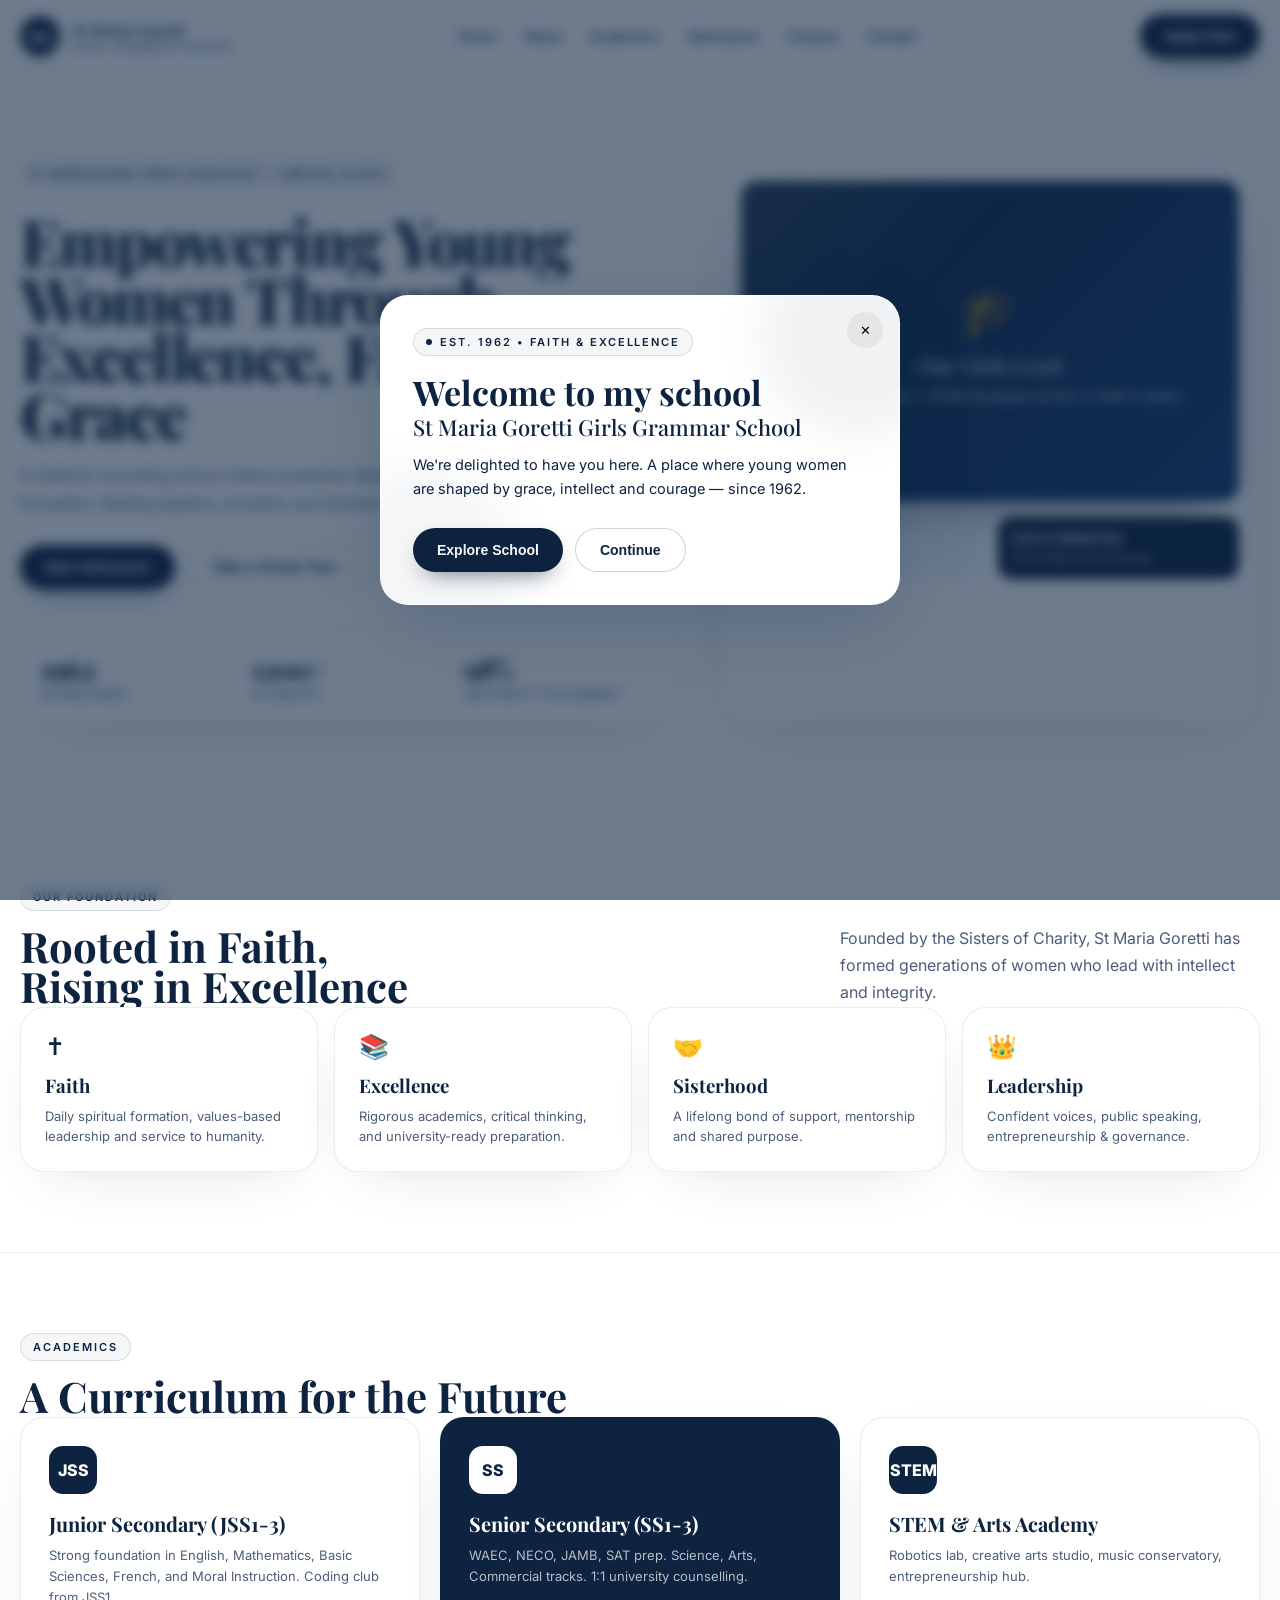
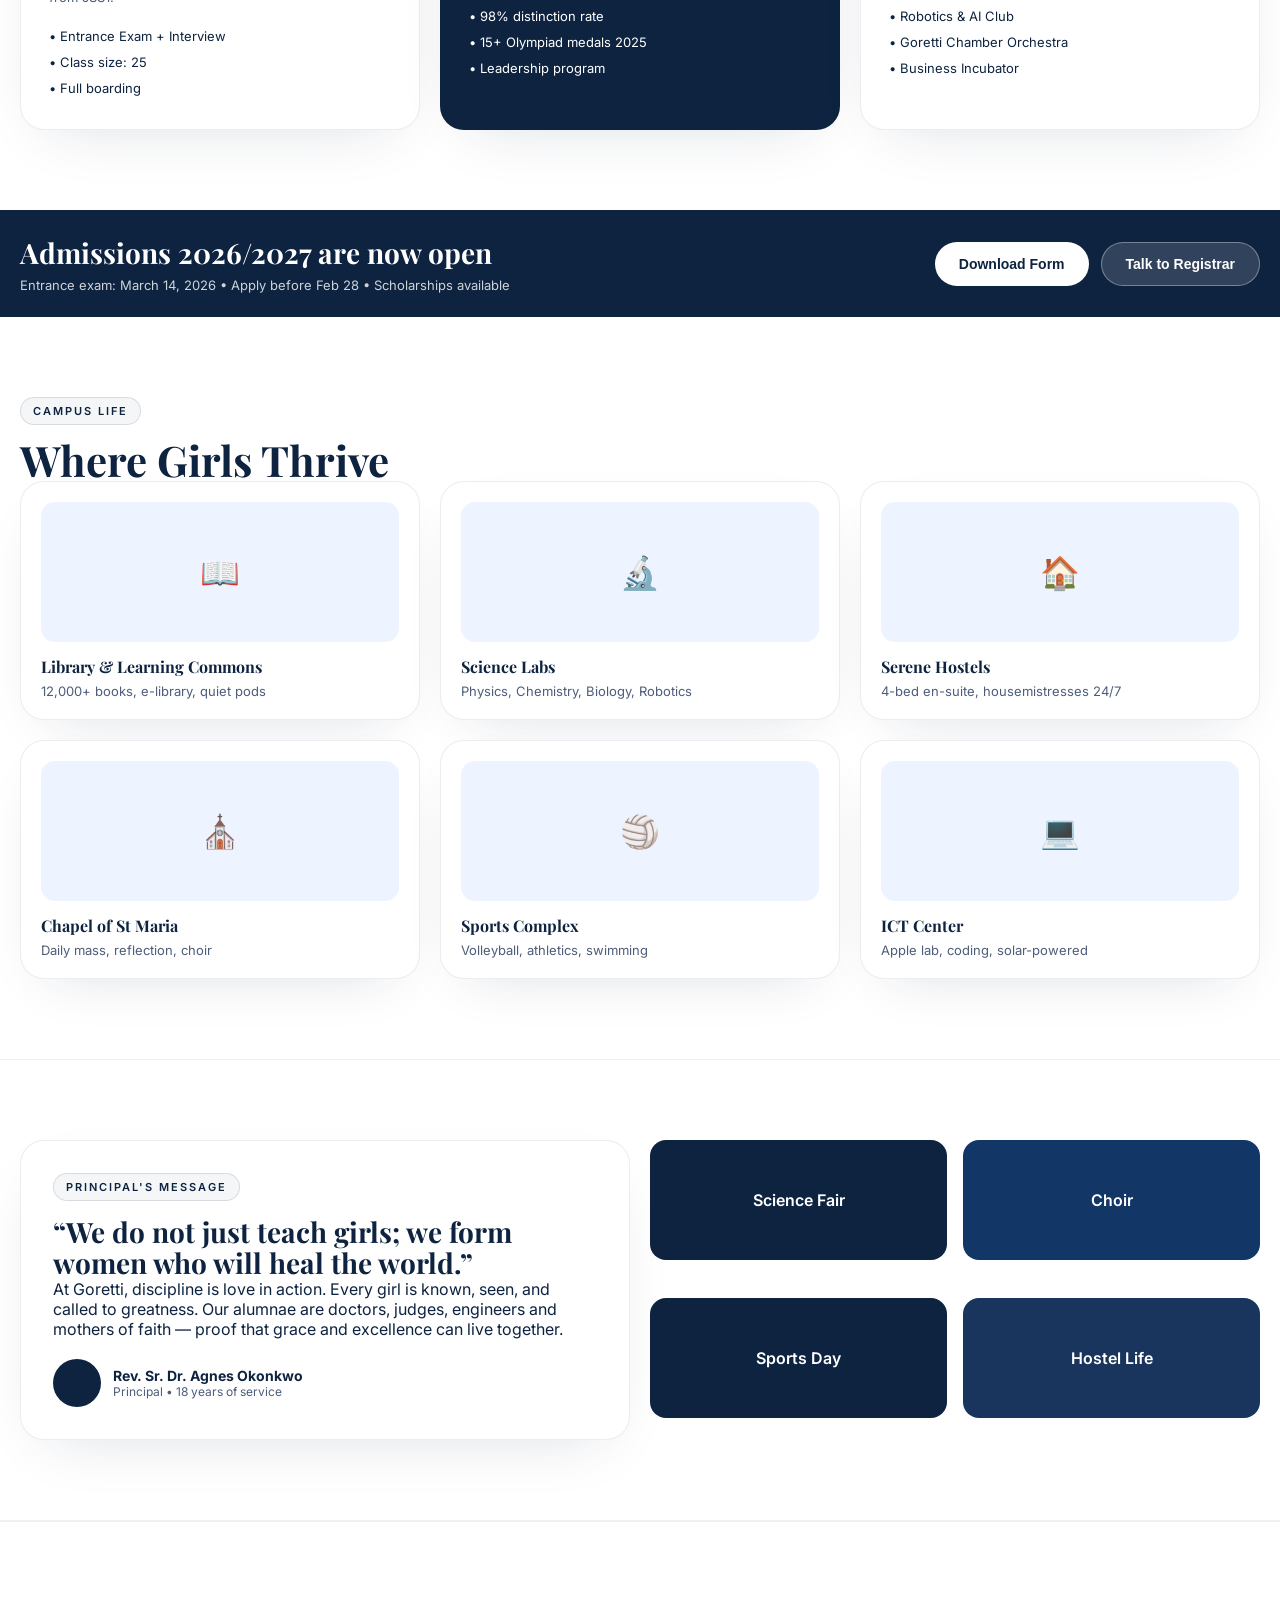
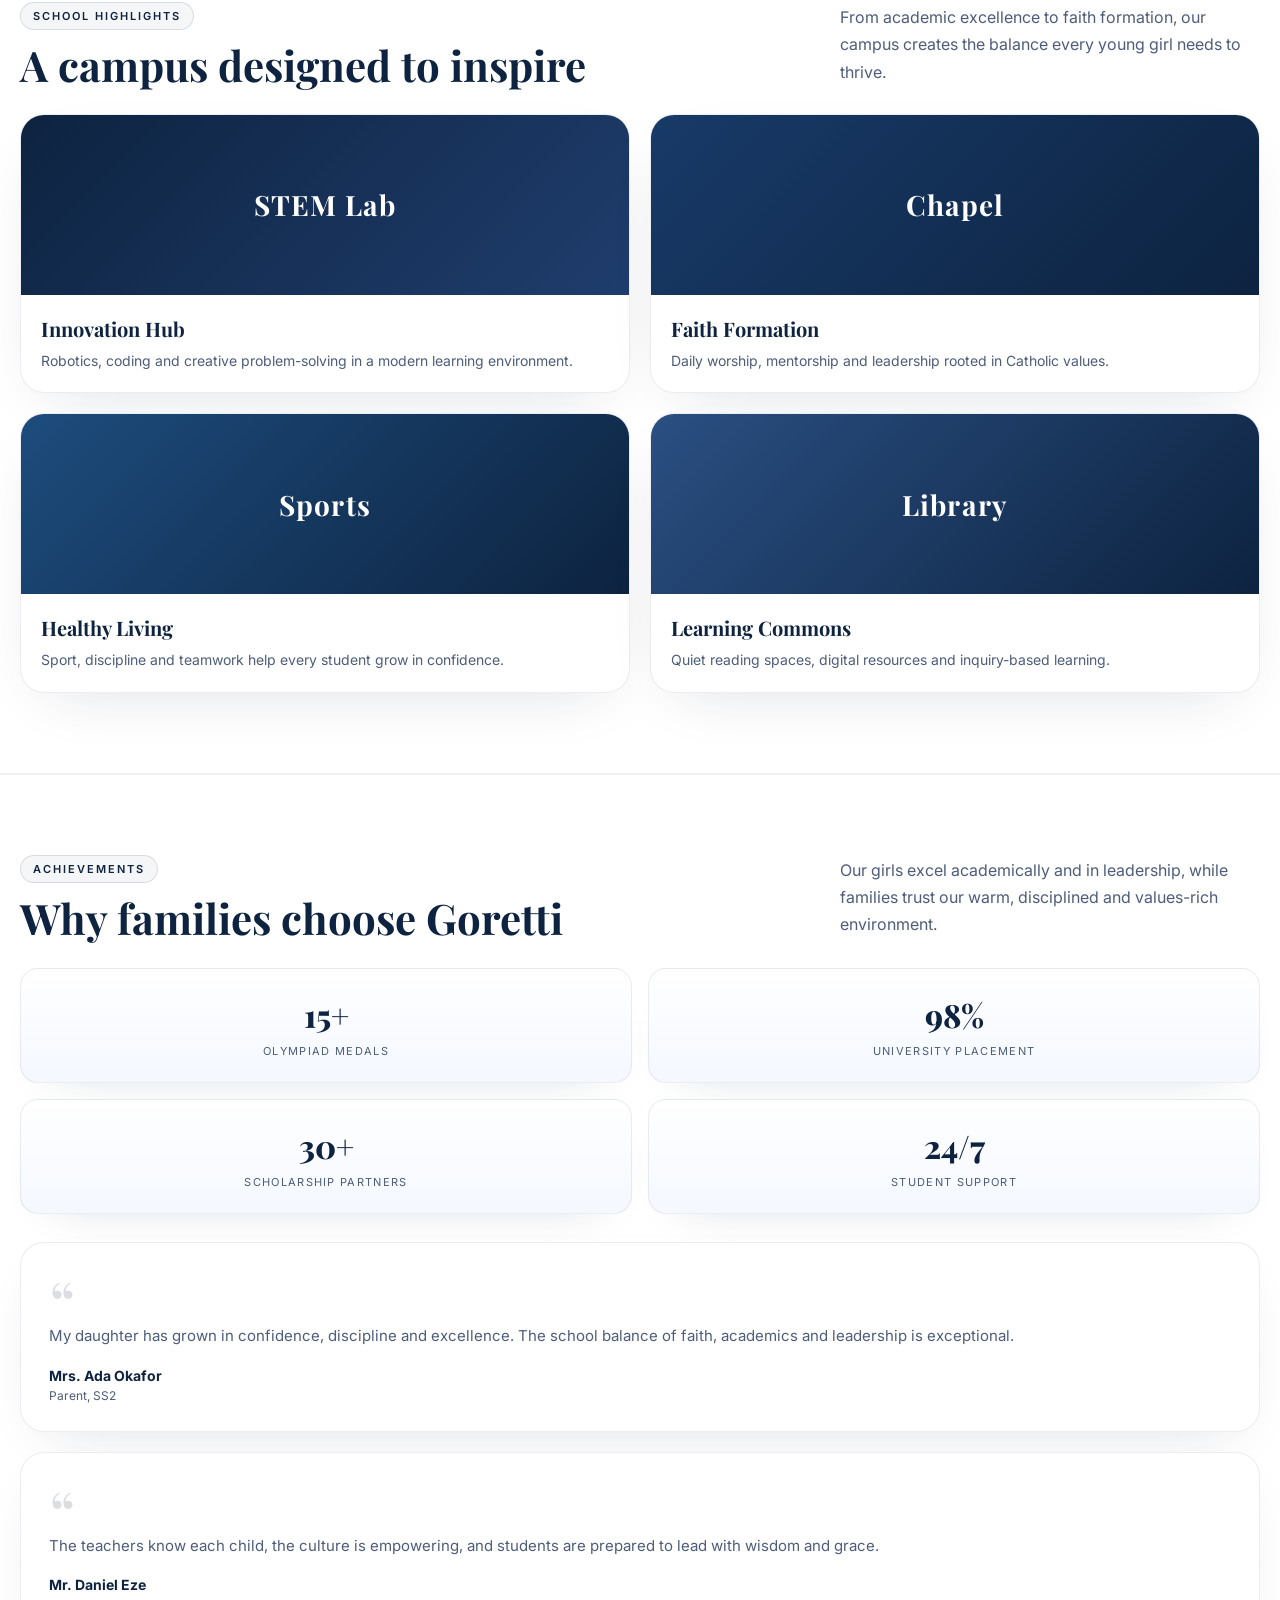
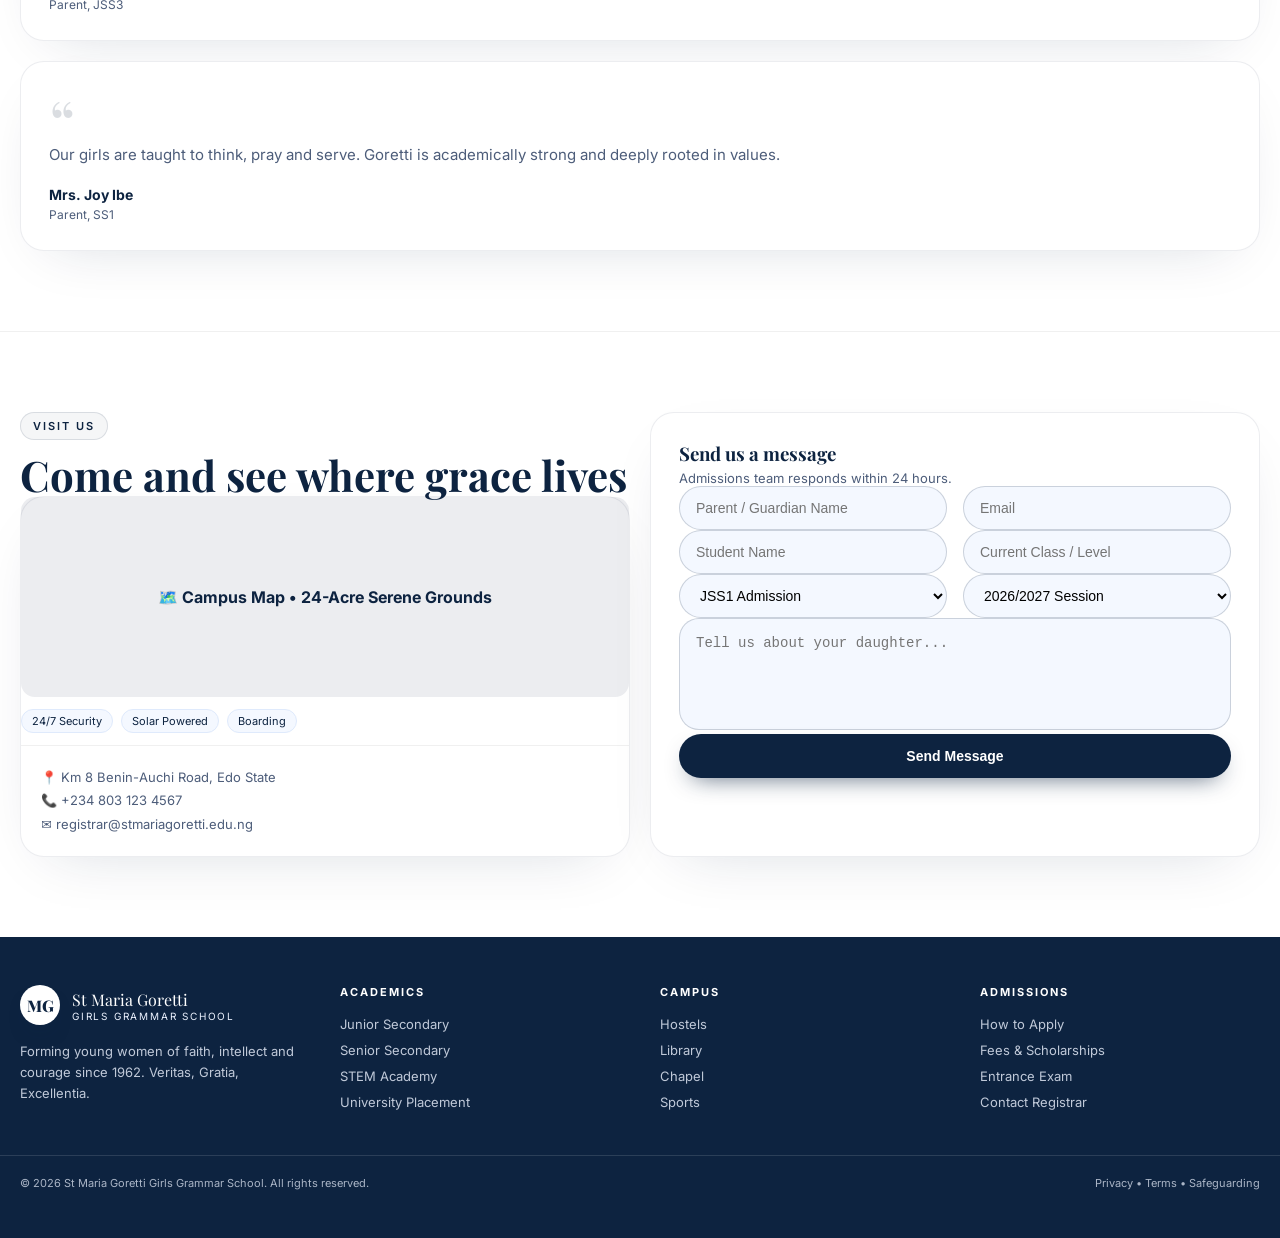
==== commit f2b88f6f: "neris" ====
--- a/index.html
+++ b/index.html
@@ -38,15 +38,15 @@
       </div>
     </div>
     <nav id="desktopNav" class="desktop-nav">
-      <span class="nav-link" onclick="scrollToId('home')">Home</span>
-      <span class="nav-link" onclick="scrollToId('about')">About</span>
-      <span class="nav-link" onclick="scrollToId('academics')">Academics</span>
-      <span class="nav-link" onclick="scrollToId('admissions')">Admissions</span>
-      <span class="nav-link" onclick="scrollToId('campus')">Campus</span>
-      <span class="nav-link" onclick="scrollToId('contact')">Contact</span>
+      <span class="nav-link" onclick="window.location.href='index.html'">Home</span>
+      <span class="nav-link" onclick="window.location.href='about.html'">About</span>
+      <span class="nav-link" onclick="window.location.href='academics.html'">Academics</span>
+      <span class="nav-link" onclick="window.location.href='admissions.html'">Admissions</span>
+      <span class="nav-link" onclick="window.location.href='gallery.html'">Campus</span>
+      <span class="nav-link" onclick="window.location.href='contact.html'">Contact</span>
     </nav>
     <div class="header-actions">
-      <button class="btn btn-primary" id="applyBtn" onclick="scrollToId('admissions')">Apply Now</button>
+      <button class="btn btn-primary" id="applyBtn" onclick="window.location.href='admissions.html'">Apply Now</button>
       <button onclick="toggleMenu()" class="menu-btn" id="menuBtn">☰</button>
     </div>
   </div>
@@ -55,13 +55,13 @@
 <div id="mobileMenu" class="mobile-menu">
   <div class="mobile-top"><strong class="serif">Menu</strong><button class="close static" onclick="toggleMenu()">✕</button></div>
   <div class="mobile-links">
-    <span class="nav-link large" onclick="scrollToId('home');toggleMenu()">Home</span>
-    <span class="nav-link large" onclick="scrollToId('about');toggleMenu()">About</span>
-    <span class="nav-link large" onclick="scrollToId('academics');toggleMenu()">Academics</span>
-    <span class="nav-link large" onclick="scrollToId('admissions');toggleMenu()">Admissions</span>
-    <span class="nav-link large" onclick="scrollToId('campus');toggleMenu()">Campus</span>
-    <span class="nav-link large" onclick="scrollToId('contact');toggleMenu()">Contact</span>
-    <button class="btn btn-primary mt-20" onclick="scrollToId('admissions');toggleMenu()">Apply Now</button>
+    <span class="nav-link large" onclick="window.location.href='index.html';toggleMenu()">Home</span>
+    <span class="nav-link large" onclick="window.location.href='about.html';toggleMenu()">About</span>
+    <span class="nav-link large" onclick="window.location.href='academics.html';toggleMenu()">Academics</span>
+    <span class="nav-link large" onclick="window.location.href='admissions.html';toggleMenu()">Admissions</span>
+    <span class="nav-link large" onclick="window.location.href='gallery.html';toggleMenu()">Campus</span>
+    <span class="nav-link large" onclick="window.location.href='contact.html';toggleMenu()">Contact</span>
+    <button class="btn btn-primary mt-20" onclick="window.location.href='admissions.html';toggleMenu()">Apply Now</button>
   </div>
 </div>
 
@@ -160,6 +160,57 @@
   </div>
 </section>
 
+<!-- Gallery -->
+<section id="gallery-showcase" class="section-white">
+  <div class="container">
+    <div data-reveal class="section-head">
+      <div><div class="badge">School Highlights</div><h2 class="serif section-title">A campus designed to inspire</h2></div>
+      <p class="section-para">From academic excellence to faith formation, our campus creates the balance every young girl needs to thrive.</p>
+    </div>
+    <div class="gallery-showcase-grid">
+      <div class="showcase-card card" data-reveal><div class="showcase-visual visual-one">STEM Lab</div><div class="showcase-body"><h3>Innovation Hub</h3><p>Robotics, coding and creative problem-solving in a modern learning environment.</p></div></div>
+      <div class="showcase-card card" data-reveal><div class="showcase-visual visual-two">Chapel</div><div class="showcase-body"><h3>Faith Formation</h3><p>Daily worship, mentorship and leadership rooted in Catholic values.</p></div></div>
+      <div class="showcase-card card" data-reveal><div class="showcase-visual visual-three">Sports</div><div class="showcase-body"><h3>Healthy Living</h3><p>Sport, discipline and teamwork help every student grow in confidence.</p></div></div>
+      <div class="showcase-card card" data-reveal><div class="showcase-visual visual-four">Library</div><div class="showcase-body"><h3>Learning Commons</h3><p>Quiet reading spaces, digital resources and inquiry-based learning.</p></div></div>
+    </div>
+  </div>
+</section>
+
+<!-- Awards & Testimonials -->
+<section class="section-white">
+  <div class="container">
+    <div data-reveal class="section-head">
+      <div><div class="badge">Achievements</div><h2 class="serif section-title">Why families choose Goretti</h2></div>
+      <p class="section-para">Our girls excel academically and in leadership, while families trust our warm, disciplined and values-rich environment.</p>
+    </div>
+
+    <div class="awards-strip" data-reveal>
+      <div class="award-item"><div class="award-num">15+</div><div class="award-label">Olympiad medals</div></div>
+      <div class="award-item"><div class="award-num">98%</div><div class="award-label">University placement</div></div>
+      <div class="award-item"><div class="award-num">30+</div><div class="award-label">Scholarship partners</div></div>
+      <div class="award-item"><div class="award-num">24/7</div><div class="award-label">Student support</div></div>
+    </div>
+
+    <div class="testimonial-grid">
+      <div class="quote-card card" data-reveal>
+        <div class="quote-mark">“</div>
+        <p>My daughter has grown in confidence, discipline and excellence. The school balance of faith, academics and leadership is exceptional.</p>
+        <div class="quote-author"><strong>Mrs. Ada Okafor</strong><span>Parent, SS2</span></div>
+      </div>
+      <div class="quote-card card" data-reveal>
+        <div class="quote-mark">“</div>
+        <p>The teachers know each child, the culture is empowering, and students are prepared to lead with wisdom and grace.</p>
+        <div class="quote-author"><strong>Mr. Daniel Eze</strong><span>Parent, JSS3</span></div>
+      </div>
+      <div class="quote-card card" data-reveal>
+        <div class="quote-mark">“</div>
+        <p>Our girls are taught to think, pray and serve. Goretti is academically strong and deeply rooted in values.</p>
+        <div class="quote-author"><strong>Mrs. Joy Ibe</strong><span>Parent, SS1</span></div>
+      </div>
+    </div>
+  </div>
+</section>
+
 <!-- Contact -->
 <section id="contact" class="section-cream">
   <div class="container grid2">
@@ -168,7 +219,7 @@
       <h2 class="serif section-title">Come and see where grace lives</h2>
       <div class="card contact-map">
         <div class="map-placeholder">🗺️ Campus Map • 24-Acre Serene Grounds</div>
-        <div class="map-tags"><span>24/7 Security</span><span>Solar Powered</span></div>
+        <div class="map-tags"><span>24/7 Security</span><span>Solar Powered</span><span>Boarding</span></div>
         <div class="contact-info">📍 Km 8 Benin-Auchi Road, Edo State<br>📞 +234 803 123 4567<br>✉️ registrar@stmariagoretti.edu.ng</div>
       </div>
     </div>
@@ -176,7 +227,8 @@
       <h3 class="serif">Send us a message</h3><p class="form-sub">Admissions team responds within 24 hours.</p>
       <form id="contactForm" onsubmit="handleContact(event)">
         <div class="form-row"><input name="name" required placeholder="Parent / Guardian Name"><input name="email" type="email" required placeholder="Email"></div>
-        <select name="interest"><option>JSS1 Admission</option><option>SS1 Transfer</option><option>Campus Tour</option><option>Scholarship</option></select>
+        <div class="form-row"><input name="child" placeholder="Student Name"><input name="class" placeholder="Current Class / Level"></div>
+        <div class="form-row"><select name="interest"><option>JSS1 Admission</option><option>SS1 Transfer</option><option>Campus Tour</option><option>Scholarship</option></select><select name="entry"><option>2026/2027 Session</option><option>2027/2028 Session</option><option>Immediate Enquiry</option></select></div>
         <textarea name="message" required placeholder="Tell us about your daughter..."></textarea>
         <button class="btn btn-primary full">Send Message</button>
         <div id="contactStatus" class="form-status"></div>
--- a/index.css
+++ b/index.css
@@ -145,6 +145,29 @@
 .gallery-item.dark{background:var(--dark)}
 .gallery-item.muted{background:#1a355d}
 
+.gallery-showcase-grid{display:grid;gap:20px;margin-top:28px}
+.showcase-card{overflow:hidden}
+.showcase-visual{height:180px;display:grid;place-items:center;color:#fff;font-family:'Playfair Display',serif;font-size:28px;font-weight:700;letter-spacing:.04em}
+.visual-one{background:linear-gradient(135deg,#0d2340,#1f3d6d)}
+.visual-two{background:linear-gradient(135deg,#183a68,#0d2340)}
+.visual-three{background:linear-gradient(135deg,#1d4c7d,#0d2340)}
+.visual-four{background:linear-gradient(135deg,#2a4f82,#0d2340)}
+.showcase-body{padding:20px}
+.showcase-body h3{margin-bottom:8px;font-size:20px}
+.showcase-body p{font-size:14px;color:#4d5d7a;line-height:1.6}
+
+.awards-strip{display:grid;grid-template-columns:repeat(2,1fr);gap:16px;margin-top:30px}
+.award-item{background:linear-gradient(180deg,#ffffff,#f4f8ff);border:1px solid rgba(13,35,64,.08);border-radius:18px;padding:24px;text-align:center;box-shadow:0 18px 50px -38px rgba(13,35,64,.3)}
+.award-num{font-size:32px;font-weight:800;color:var(--navy);font-family:'Playfair Display',serif}
+.award-label{margin-top:8px;font-size:11px;letter-spacing:.12em;text-transform:uppercase;color:#4d5d7a}
+.testimonial-grid{display:grid;grid-template-columns:1fr;gap:20px;margin-top:28px}
+.quote-card{padding:28px;position:relative}
+.quote-mark{font-size:64px;line-height:1;color:var(--navy);font-family:'Playfair Display',serif;opacity:.15}
+.quote-card p{font-size:15px;line-height:1.7;color:#4d5d7a;margin-top:-12px}
+.quote-author{display:flex;flex-direction:column;gap:4px;margin-top:18px}
+.quote-author strong{font-size:14px;color:var(--navy)}
+.quote-author span{font-size:12px;color:#4d5d7a}
+
 .contact-map .map-placeholder{height:200px;border-radius:14px;background:rgba(13,35,64,.08);display:grid;place-items:center;color:var(--navy);font-weight:700}
 .map-tags{margin-top:12px;display:flex;gap:8px;font-size:11px}
 .map-tags span{background:#f4f8ff;border:1px solid #dfeafc;padding:4px 10px;border-radius:999px}
@@ -169,6 +192,42 @@
 .lightbox{position:fixed;inset:0;z-index:90;background:rgba(13,35,64,.7);backdrop-filter:blur(8px);display:none;place-items:center;padding:20px}
 .lightbox-box{padding:24px;max-width:400px;text-align:center;box-shadow:0 24px 80px -24px rgba(13,35,64,.32)}
 
+.page-shell{padding-top:120px}
+.page-hero{padding:72px 0 40px}
+.page-hero-inner{display:grid;grid-template-columns:1.2fr .8fr;gap:24px;align-items:center}
+.page-hero .hero-title{margin-top:0}
+.page-tag{display:inline-flex;align-items:center;gap:8px;border-radius:999px;padding:6px 14px;background:rgba(13,35,64,.05);border:1px solid rgba(13,35,64,.08);font-size:11px;letter-spacing:.18em;text-transform:uppercase;color:var(--navy);font-weight:700}
+.page-side-card{padding:28px}
+.page-side-card ul{list-style:none;display:grid;gap:10px;margin-top:18px;color:var(--navy)}
+.page-side-card li{padding:10px 12px;border-radius:12px;background:#f4f8ff;border:1px solid rgba(13,35,64,.08)}
+.page-grid{display:grid;gap:20px;margin-top:24px}
+.story-card,.value-card-page,.feature-card{padding:28px;border-radius:24px;background:#fff;border:1px solid rgba(13,35,64,.08);box-shadow:0 20px 60px -36px rgba(13,35,64,.22)}
+.story-card h3,.value-card-page h3,.feature-card h3{margin-top:12px;font-size:22px}
+.story-card p,.value-card-page p,.feature-card p{margin-top:10px;font-size:14px;line-height:1.7;color:#4d5d7a}
+.value-grid,.feature-grid{display:grid;gap:20px;margin-top:24px}
+.icon-badge{width:50px;height:50px;border-radius:14px;background:var(--navy);color:#fff;display:grid;place-items:center;font-weight:800}
+.highlight-box{padding:20px;border-radius:18px;background:linear-gradient(135deg,#0d2340,#153f75);color:#fff}
+.highlight-box p{color:rgba(255,255,255,.82)}
+.gallery-grid-page,.contact-grid-page{display:grid;gap:20px;margin-top:28px}
+.gallery-item-page{height:220px;border-radius:20px;display:flex;align-items:flex-end;padding:20px;color:#fff;font-size:24px;font-family:'Playfair Display',serif;background:linear-gradient(135deg,#0d2340,#1b4b86);box-shadow:0 20px 60px -36px rgba(13,35,64,.35)}
+.gallery-item-page.alt{background:linear-gradient(135deg,#183a68,#0d2340)}
+.gallery-item-page.alt2{background:linear-gradient(135deg,#1a406f,#123666)}
+.gallery-item-page.alt3{background:linear-gradient(135deg,#234983,#0d2340)}
+.contact-layout{display:grid;grid-template-columns:1fr 1fr;gap:20px;margin-top:24px}
+.contact-list{list-style:none;display:grid;gap:12px;margin-top:18px}
+.contact-list li{padding:12px 14px;border-radius:12px;border:1px solid rgba(13,35,64,.08);background:#f4f8ff}
+.map-box{height:220px;border-radius:18px;background:linear-gradient(135deg,rgba(13,35,64,.08),rgba(13,35,64,.15));display:grid;place-items:center;color:var(--navy);font-size:20px;font-weight:700}
+
+.admissions-hero{padding:48px 0 20px}
+.admissions-hero-inner{display:grid;grid-template-columns:1.2fr .8fr;gap:24px;align-items:center}
+.admissions-side{padding:28px}
+.feature-list,.check-list{list-style:none;padding:0;margin:18px 0 0;display:grid;gap:12px;font-size:14px;color:var(--navy)}
+.check-list li{padding:12px 14px;border-radius:12px;background:#f4f8ff;border:1px solid rgba(13,35,64,.08)}
+.check-list.compact li{padding:10px 12px}
+.admissions-grid{display:grid;grid-template-columns:1fr 1fr;gap:20px}
+.info-card{padding:28px}
+.form-wrap{padding:0 0 80px}
+
 @media(min-width:900px){
   .hero{grid-template-columns:1.1fr .9fr;padding-top:160px}
   .desktop-nav{display:flex!important}
@@ -177,4 +236,5 @@
   .grid2{grid-template-columns:1fr 1fr}
   .grid3{grid-template-columns:repeat(3,1fr)}
   .grid4{grid-template-columns:repeat(4,1fr)}
+  .gallery-showcase-grid,.value-grid,.feature-grid,.gallery-grid-page,.contact-grid-page{grid-template-columns:repeat(2,1fr)}
 }
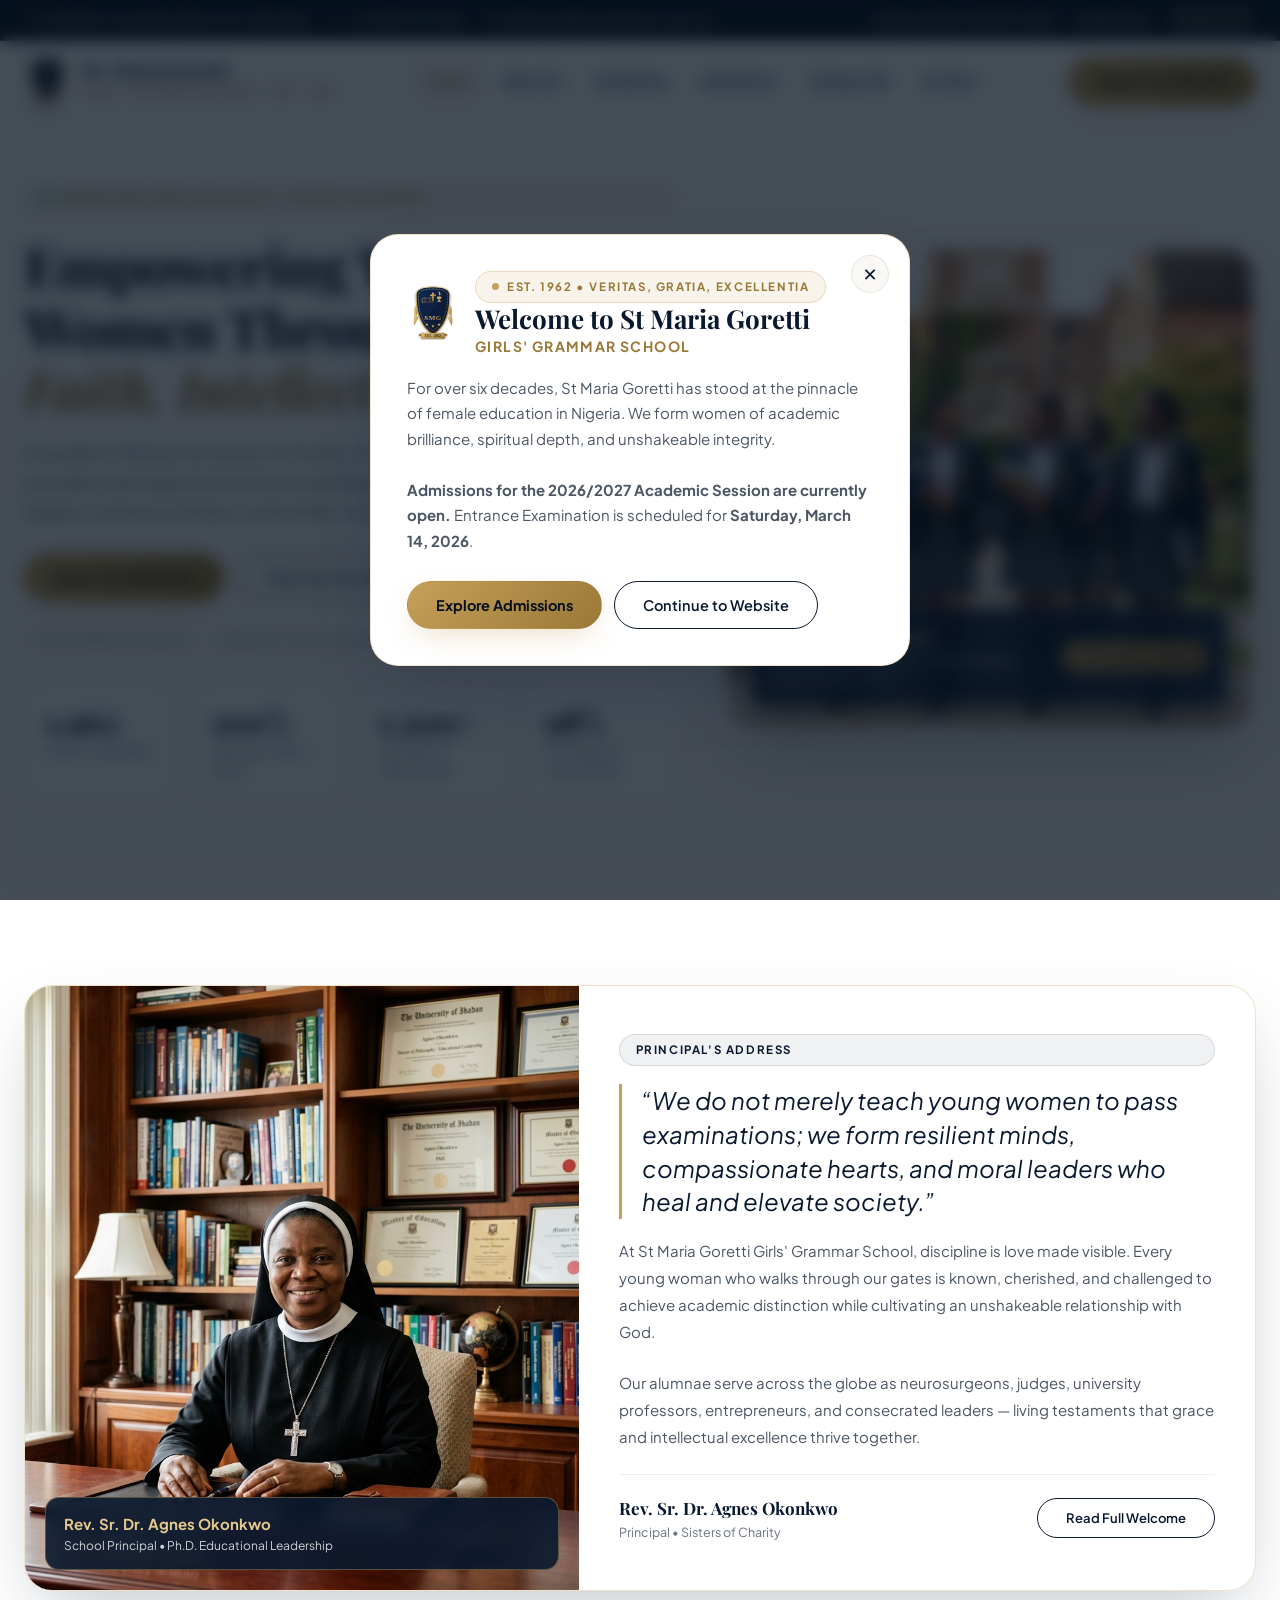
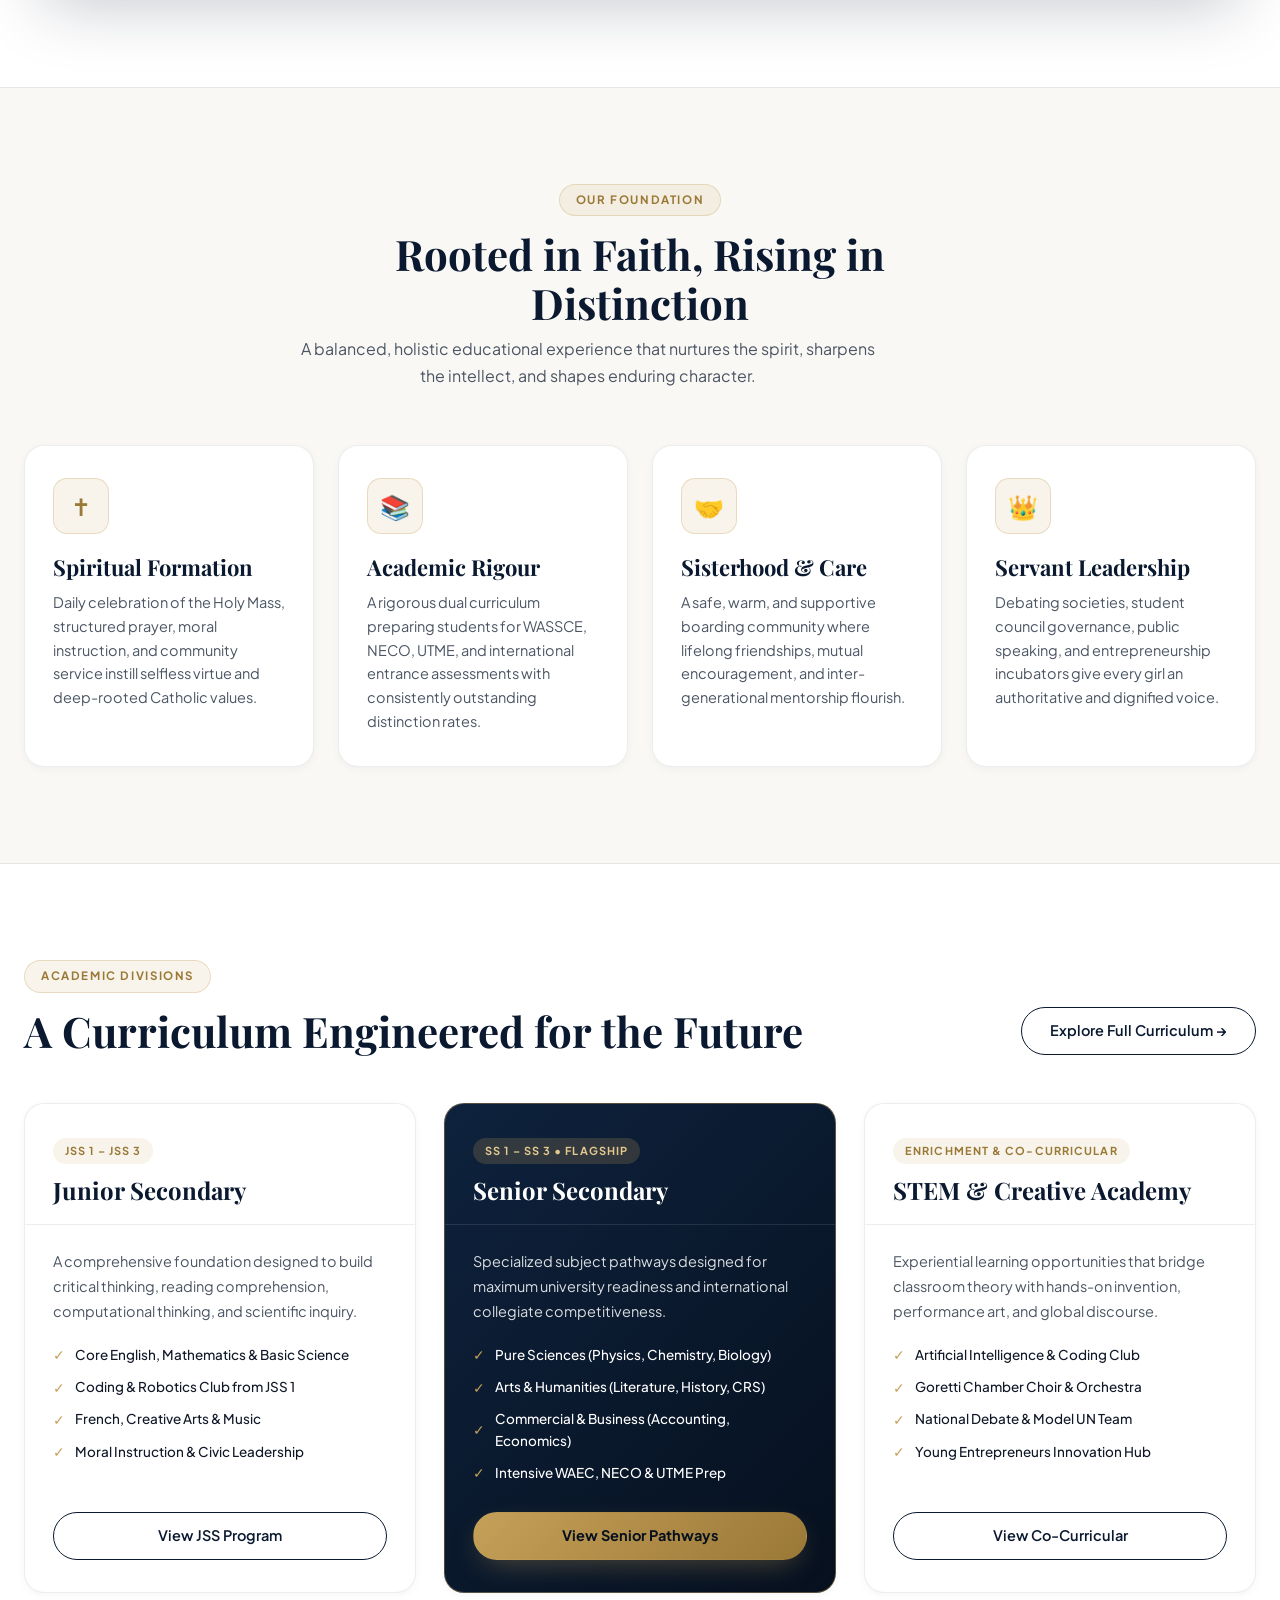
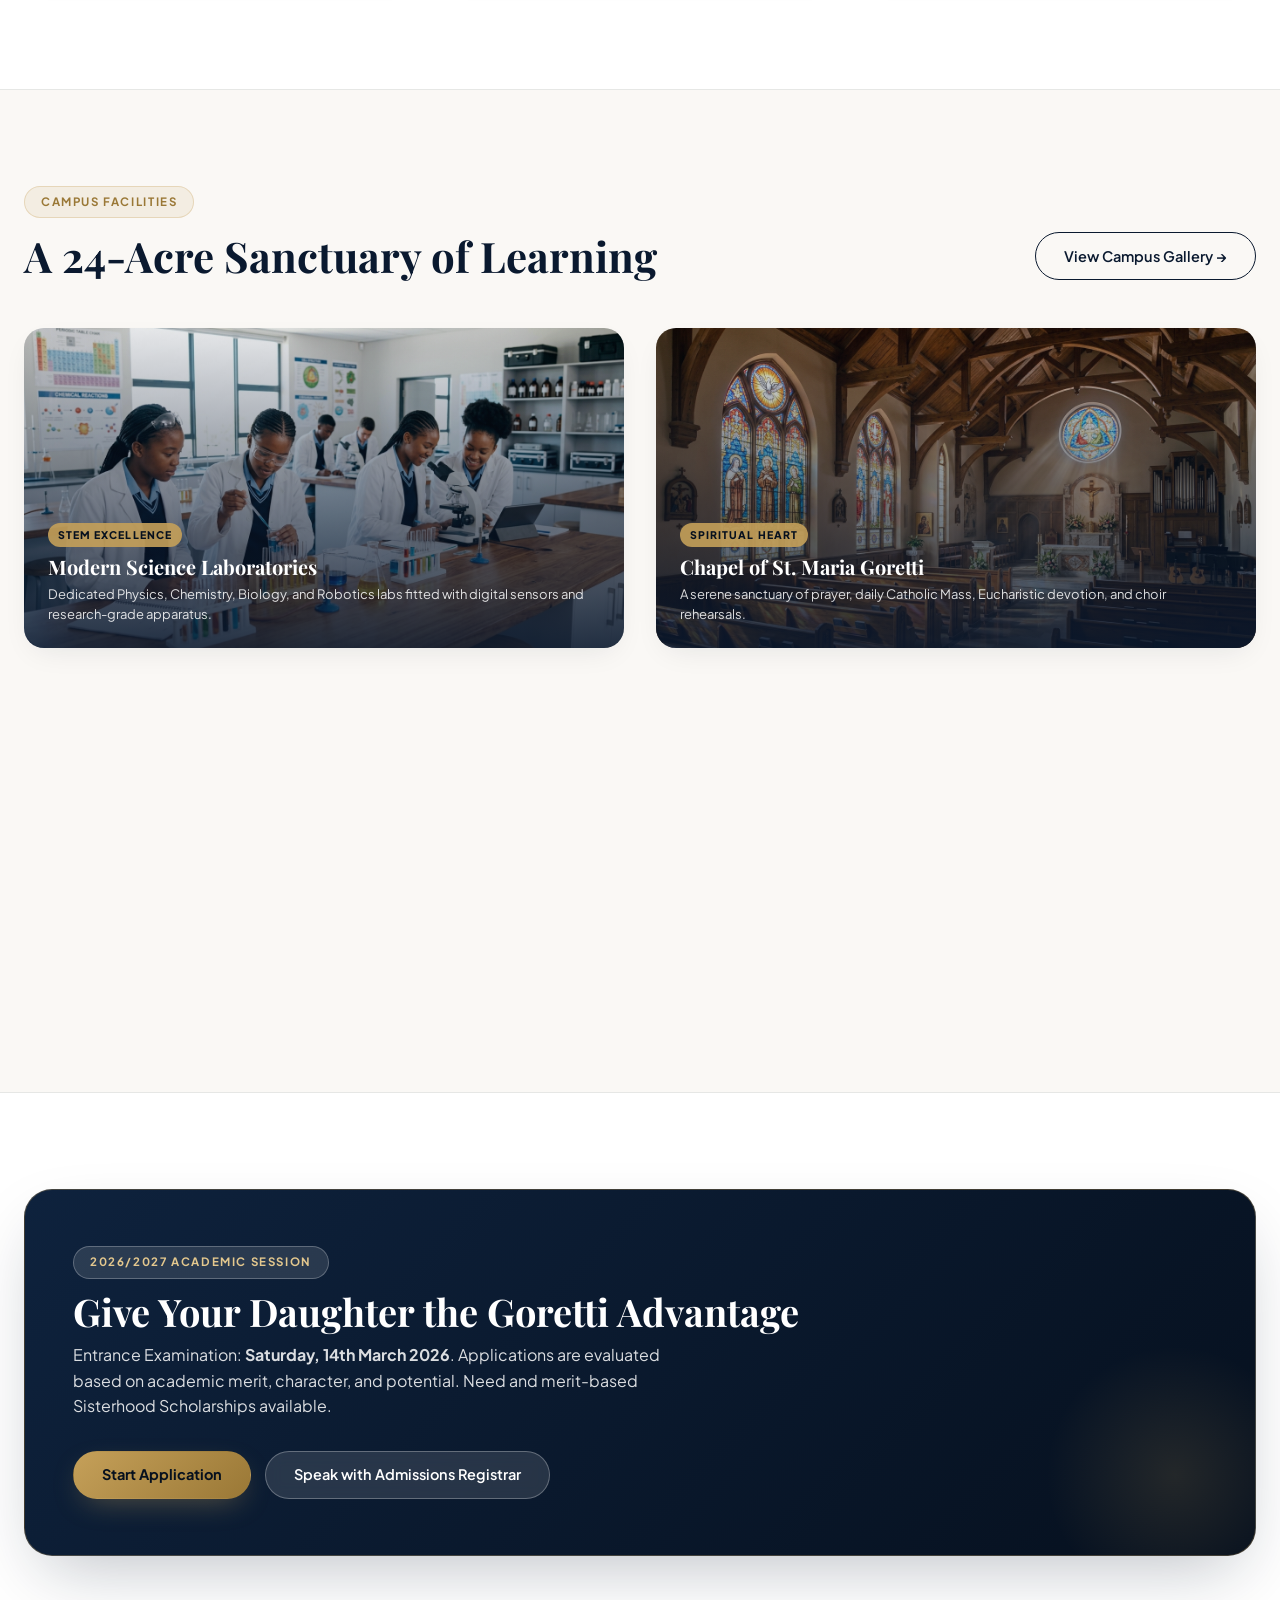
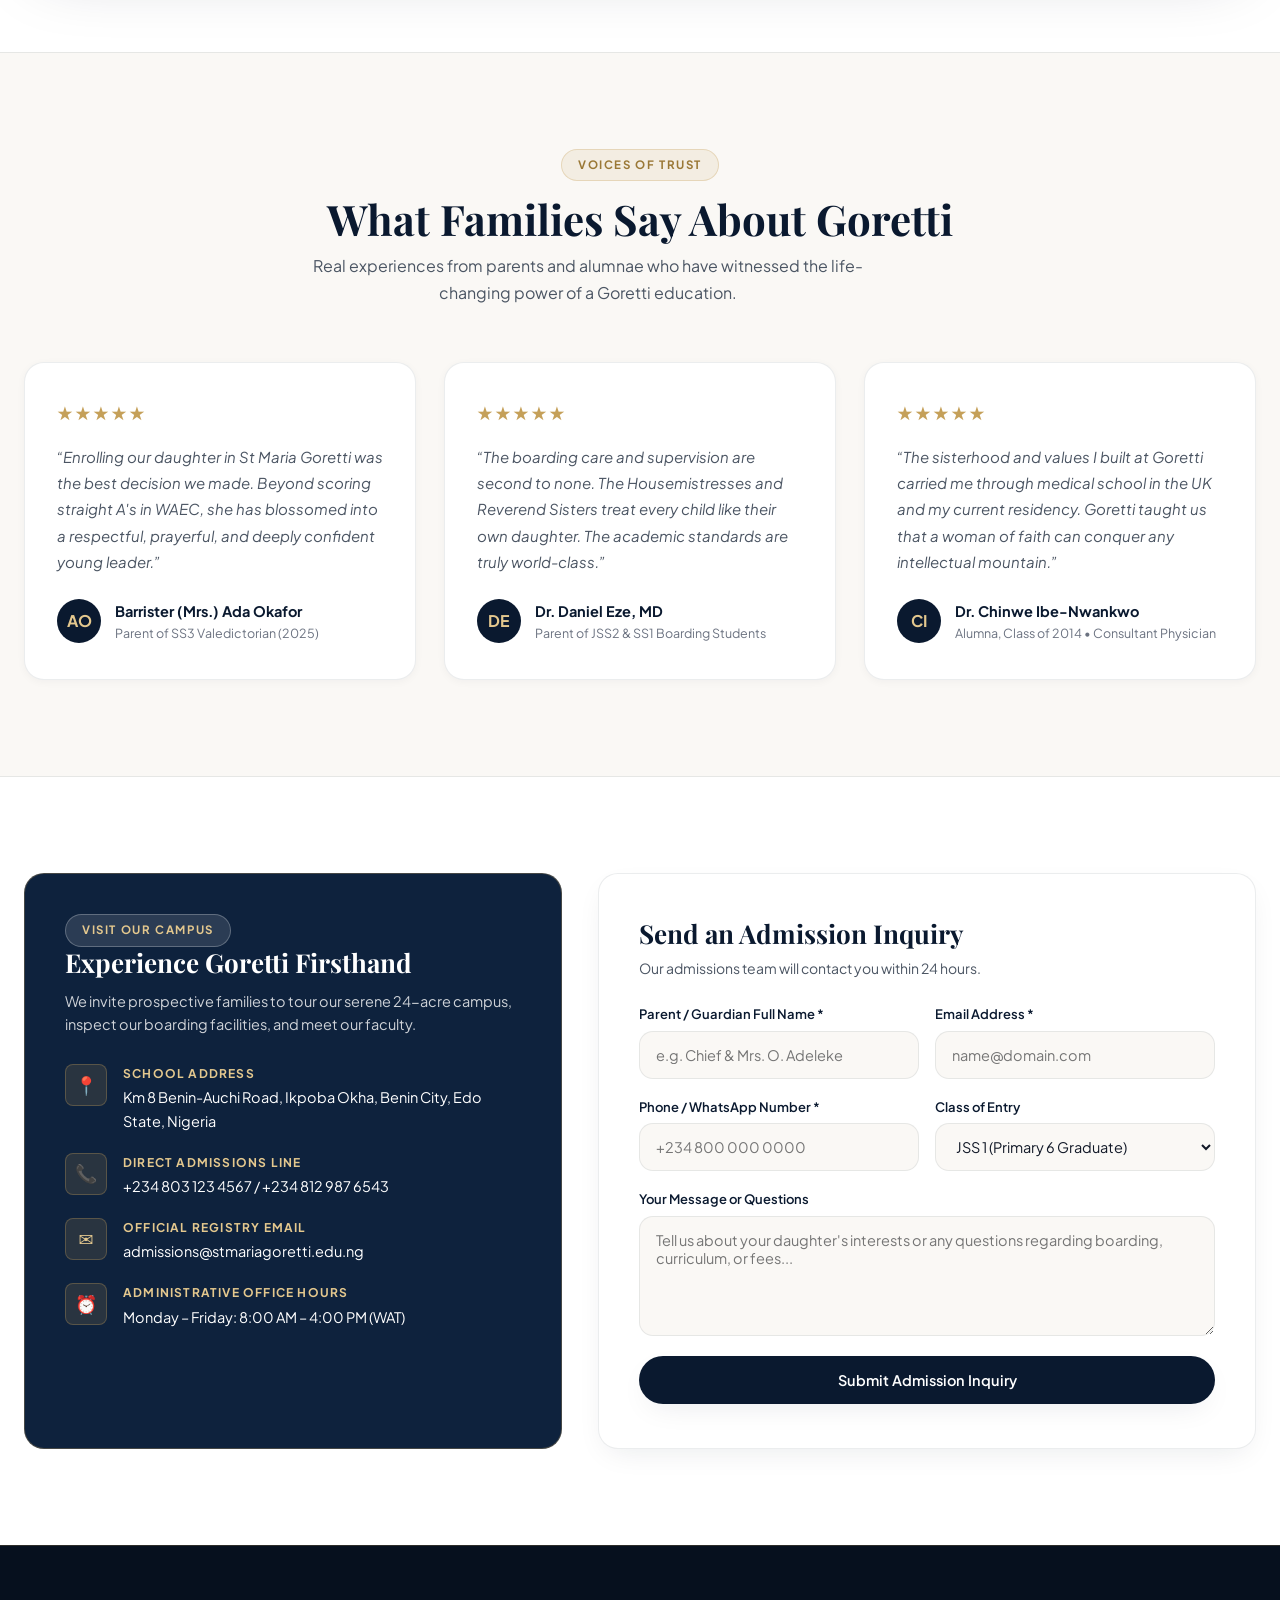
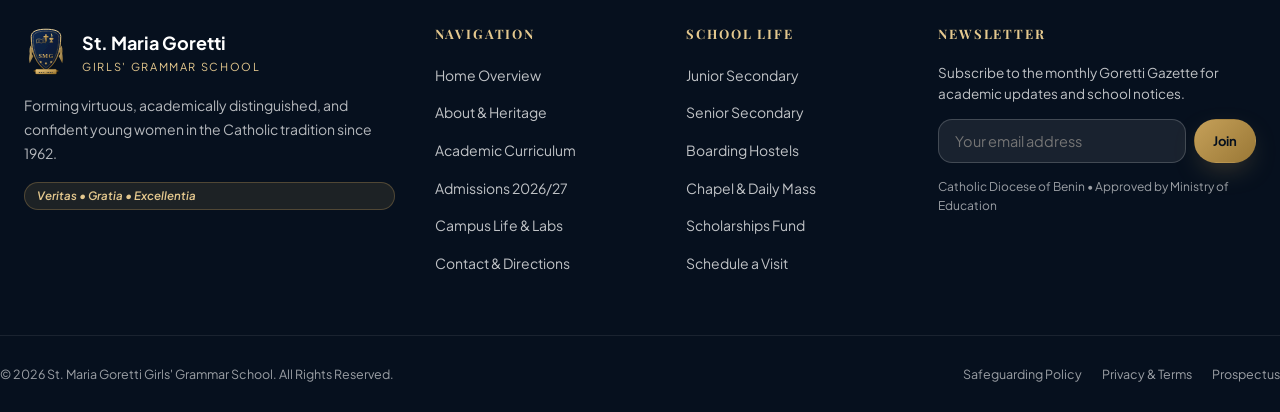
==== commit 779778d3: "working on" ====
--- a/index.html
+++ b/index.html
@@ -1,254 +1,603 @@
 <!DOCTYPE html>
 <html lang="en">
 <head>
-<meta charset="UTF-8">
-<meta name="viewport" content="width=device-width, initial-scale=1">
-<title>St Maria Goretti Girls Grammar School</title>
-<link href="https://fonts.googleapis.com/css2?family=Playfair+Display:wght@500;600;700;800&family=Inter:wght@400;500;600&display=swap" rel="stylesheet">
-<link rel="stylesheet" href="index.css">
+  <meta charset="UTF-8">
+  <meta name="viewport" content="width=device-width, initial-scale=1.0">
+  <title>St Maria Goretti Girls' Grammar School | Faith, Excellence & Leadership Since 1962</title>
+  <meta name="description" content="Premier Catholic all-girls boarding & day grammar school in Edo State, Nigeria. Shaping young women of grace, intellect, and virtue since 1962. Admissions open for 2026/2027 academic session.">
+  <link rel="icon" type="image/svg+xml" href="images/crest.svg">
+  <link rel="preconnect" href="https://fonts.googleapis.com">
+  <link rel="preconnect" href="https://fonts.gstatic.com" crossorigin>
+  <link href="https://fonts.googleapis.com/css2?family=Playfair+Display:ital,wght@0,500;0,600;0,700;0,800;1,500;1,600&family=Plus+Jakarta+Sans:wght@400;500;600;700;800&display=swap" rel="stylesheet">
+  <link rel="stylesheet" href="index.css">
 </head>
 <body>
 
-<div id="welcomeModal" class="modal">
-  <div class="modal-bg" onclick="closeWelcome()"></div>
-  <div class="modal-box">
-    <div class="modal-inner">
-      <button class="close" onclick="closeWelcome()">✕</button>
-      <div class="blur-circle top"></div>
-      <div class="blur-circle bottom"></div>
-      <div class="badge"><span class="dot"></span> Est. 1962 • Faith & Excellence</div>
-      <h2 class="serif welcome-title">Welcome to my school<br><span>St Maria Goretti Girls Grammar School</span></h2>
-      <p class="welcome-text">We're delighted to have you here. A place where young women are shaped by grace, intellect and courage — since 1962.</p>
+  <!-- Top Utility Bar -->
+  <aside class="top-bar">
+    <div class="container top-bar-inner">
+      <div class="top-bar-info">
+        <span>📍 Km 8 Benin-Auchi Road, Benin City, Edo State</span>
+        <span>📞 <a href="tel:+2348031234567">+234 803 123 4567</a></span>
+        <span>✉️ <a href="mailto:admissions@stmariagoretti.edu.ng">admissions@stmariagoretti.edu.ng</a></span>
+      </div>
+      <div class="top-bar-links">
+        <a href="admissions.html">Entrance Exam: March 14, 2026</a>
+        <a href="contact.html">Campus Tour</a>
+        <span class="portal-tag">Parent Portal</span>
+      </div>
+    </div>
+  </aside>
+
+  <!-- Main Navigation Header -->
+  <header id="header" class="header">
+    <div class="container header-inner">
+      <a href="index.html" class="logo-wrap" aria-label="St Maria Goretti Home">
+        <img src="images/crest.svg" alt="St Maria Goretti School Crest" class="logo-crest">
+        <div class="logo-text">
+          <span class="logo-title">St. Maria Goretti</span>
+          <span class="logo-sub">Girls' Grammar School • Est. 1962</span>
+        </div>
+      </a>
+
+      <nav class="desktop-nav" aria-label="Primary Navigation">
+        <a href="index.html" class="nav-link">Home</a>
+        <a href="about.html" class="nav-link">About Us</a>
+        <a href="academics.html" class="nav-link">Academics</a>
+        <a href="admissions.html" class="nav-link">Admissions</a>
+        <a href="gallery.html" class="nav-link">Campus Life</a>
+        <a href="contact.html" class="nav-link">Contact</a>
+      </nav>
+
+      <div class="header-actions">
+        <a href="admissions.html" class="btn btn-gold" id="applyBtn">Apply for 2026/27</a>
+        <button class="menu-btn" id="menuBtn" onclick="toggleMenu()" aria-label="Toggle mobile menu">☰</button>
+      </div>
+    </div>
+  </header>
+
+  <!-- Mobile Drawer Menu -->
+  <div id="mobileMenu" class="mobile-menu" role="dialog" aria-modal="true" aria-label="Mobile Navigation">
+    <div class="mobile-drawer">
+      <div class="mobile-top">
+        <div class="logo-wrap">
+          <img src="images/crest.svg" alt="Crest" style="width:36px; height:42px;">
+          <div class="logo-text">
+            <span class="logo-title" style="font-size:15px;">St. Maria Goretti</span>
+            <span class="logo-sub" style="font-size:9.5px;">Grammar School</span>
+          </div>
+        </div>
+        <button class="close-btn" onclick="toggleMenu()" aria-label="Close menu">✕</button>
+      </div>
+
+      <div class="mobile-links">
+        <a href="index.html" class="nav-link">Home</a>
+        <a href="about.html" class="nav-link">About Us</a>
+        <a href="academics.html" class="nav-link">Academics</a>
+        <a href="admissions.html" class="nav-link">Admissions</a>
+        <a href="gallery.html" class="nav-link">Campus Life</a>
+        <a href="contact.html" class="nav-link">Contact</a>
+        <a href="admissions.html" class="btn btn-gold full" style="margin-top:16px;">Apply Now</a>
+      </div>
+
+      <div class="mobile-footer-info">
+        <p><strong>Enquiries & Admissions:</strong></p>
+        <p style="margin-top:4px;">📞 +234 803 123 4567</p>
+        <p>✉️ admissions@stmariagoretti.edu.ng</p>
+        <p style="margin-top:8px; font-size:12px;">Km 8 Benin-Auchi Road, Edo State</p>
+      </div>
+    </div>
+  </div>
+
+  <!-- Polite Welcome / Admissions Announcement Modal -->
+  <div id="welcomeModal" class="welcome-modal" role="dialog" aria-modal="true">
+    <div class="welcome-dialog">
+      <button class="close-btn" onclick="closeWelcome()" style="position:absolute; right:20px; top:20px;" aria-label="Close modal">✕</button>
+      <div class="welcome-header">
+        <img src="images/crest.svg" alt="School Crest" class="welcome-crest">
+        <div>
+          <div class="badge"><span class="dot"></span> Est. 1962 • Veritas, Gratia, Excellentia</div>
+          <h2 class="welcome-title">Welcome to St Maria Goretti<span>Girls' Grammar School</span></h2>
+        </div>
+      </div>
+      <p class="welcome-body">
+        For over six decades, St Maria Goretti has stood at the pinnacle of female education in Nigeria. We form women of academic brilliance, spiritual depth, and unshakeable integrity.
+        <br><br>
+        <strong>Admissions for the 2026/2027 Academic Session are currently open.</strong> Entrance Examination is scheduled for <strong>Saturday, March 14, 2026</strong>.
+      </p>
       <div class="welcome-actions">
-        <button onclick="closeWelcome('about')" class="btn btn-primary">Explore School</button>
-        <button onclick="closeWelcome()" class="btn btn-outline">Continue</button>
+        <button onclick="closeWelcome('admissions.html')" class="btn btn-gold">Explore Admissions</button>
+        <button onclick="closeWelcome()" class="btn btn-outline">Continue to Website</button>
       </div>
     </div>
   </div>
-</div>
-
-<!-- Header -->
-<header id="header" class="header">
-  <div class="header-inner">
-    <div class="logo-wrap">
-      <div class="logo">MG</div>
-      <div class="logo-text">
-        <div class="serif logo-title">St Maria Goretti</div>
-        <div class="logo-sub">Girls Grammar School</div>
-      </div>
-    </div>
-    <nav id="desktopNav" class="desktop-nav">
-      <span class="nav-link" onclick="window.location.href='index.html'">Home</span>
-      <span class="nav-link" onclick="window.location.href='about.html'">About</span>
-      <span class="nav-link" onclick="window.location.href='academics.html'">Academics</span>
-      <span class="nav-link" onclick="window.location.href='admissions.html'">Admissions</span>
-      <span class="nav-link" onclick="window.location.href='gallery.html'">Campus</span>
-      <span class="nav-link" onclick="window.location.href='contact.html'">Contact</span>
-    </nav>
-    <div class="header-actions">
-      <button class="btn btn-primary" id="applyBtn" onclick="window.location.href='admissions.html'">Apply Now</button>
-      <button onclick="toggleMenu()" class="menu-btn" id="menuBtn">☰</button>
+
+  <!-- Hero Section -->
+  <section class="hero" id="home">
+    <div class="container hero-inner">
+      <div class="hero-content" data-reveal>
+        <div class="badge"><span class="dot dot-green"></span> Admissions Open 2026/2027 • Limited Placement</div>
+        <h1 class="hero-title">Empowering Young Women Through <br><span>Faith, Intellect & Grace</span></h1>
+        <p class="hero-desc">
+          Founded in 1962 by the Sisters of Charity, St. Maria Goretti Girls' Grammar School provides a distinguished Catholic boarding and day education. We form moral leaders, visionary scholars, and resilient women prepared to impact the world.
+        </p>
+        <div class="hero-btns">
+          <a href="admissions.html" class="btn btn-gold">Apply for Admission</a>
+          <a href="about.html" class="btn btn-outline">Discover Our Heritage →</a>
+        </div>
+        <div class="trust-badges">
+          <span>✓ 100% WASSCE Pass Rate</span>
+          <span>✓ Serene 24-Acre Grounds</span>
+          <span>✓ Catholic Moral Tradition</span>
+        </div>
+
+        <!-- Key Metrics Strip -->
+        <div class="counter-strip" id="counterStrip">
+          <div class="counter-item">
+            <div class="counter-num" data-target="1962">1962</div>
+            <div class="counter-label">Year Founded</div>
+          </div>
+          <div class="counter-item">
+            <div class="counter-num" data-target="100" data-suffix="%">100%</div>
+            <div class="counter-label">WASSCE Pass Rate</div>
+          </div>
+          <div class="counter-item">
+            <div class="counter-num" data-target="1200" data-suffix="+">1,200+</div>
+            <div class="counter-label">Students Enrolled</div>
+          </div>
+          <div class="counter-item">
+            <div class="counter-num" data-target="98" data-suffix="%">98%</div>
+            <div class="counter-label">University Placement</div>
+          </div>
+        </div>
+      </div>
+
+      <!-- Hero Visual Showcase -->
+      <div class="hero-visual" data-reveal>
+        <div class="hero-media-card">
+          <img src="images/hero_students.jpg" alt="St Maria Goretti grammar school students in uniforms walking on campus" class="hero-img">
+          <div class="hero-floating-badge">
+            <div>
+              <div class="floating-badge-title">Our Girls Lead & Excel</div>
+              <div class="floating-badge-sub">State Debate Champions • STEM Olympiad Gold • Catholic Virtue</div>
+            </div>
+            <span class="pill-award">Top Grammar School</span>
+          </div>
+        </div>
+      </div>
+    </div>
+  </section>
+
+  <!-- Welcome from the Principal Section -->
+  <section class="section-white">
+    <div class="container">
+      <div class="principal-section-card" data-reveal>
+        <div class="principal-photo-col">
+          <img src="images/principal.jpg" alt="Rev. Sr. Dr. Agnes Okonkwo, Principal of St Maria Goretti" class="principal-portrait-img">
+          <div class="principal-badge-overlay">
+            <div class="principal-badge-name">Rev. Sr. Dr. Agnes Okonkwo</div>
+            <div class="principal-badge-title">School Principal • Ph.D. Educational Leadership</div>
+          </div>
+        </div>
+        <div class="principal-text-col">
+          <div class="badge badge-navy">Principal's Address</div>
+          <blockquote class="quote-highlight">
+            “We do not merely teach young women to pass examinations; we form resilient minds, compassionate hearts, and moral leaders who heal and elevate society.”
+          </blockquote>
+          <p class="principal-bio">
+            At St Maria Goretti Girls' Grammar School, discipline is love made visible. Every young woman who walks through our gates is known, cherished, and challenged to achieve academic distinction while cultivating an unshakeable relationship with God.
+          </p>
+          <p class="principal-bio">
+            Our alumnae serve across the globe as neurosurgeons, judges, university professors, entrepreneurs, and consecrated leaders — living testaments that grace and intellectual excellence thrive together.
+          </p>
+          <div class="principal-sign">
+            <div>
+              <div class="sign-title">Rev. Sr. Dr. Agnes Okonkwo</div>
+              <div class="sign-sub">Principal • Sisters of Charity</div>
+            </div>
+            <a href="about.html" class="btn btn-outline" style="margin-left:auto; height:40px; font-size:13px;">Read Full Welcome</a>
+          </div>
+        </div>
+      </div>
+    </div>
+  </section>
+
+  <!-- The Four Pillars of Excellence -->
+  <section class="section-cream">
+    <div class="container">
+      <div class="section-head-center" data-reveal>
+        <div class="badge">Our Foundation</div>
+        <h2 class="serif section-title">Rooted in Faith, Rising in Distinction</h2>
+        <p class="section-subtitle">A balanced, holistic educational experience that nurtures the spirit, sharpens the intellect, and shapes enduring character.</p>
+      </div>
+
+      <div class="grid-4">
+        <div class="pillar-card" data-reveal>
+          <div class="pillar-icon-box">✝️</div>
+          <h3 class="serif">Spiritual Formation</h3>
+          <p>Daily celebration of the Holy Mass, structured prayer, moral instruction, and community service instill selfless virtue and deep-rooted Catholic values.</p>
+        </div>
+        <div class="pillar-card" data-reveal>
+          <div class="pillar-icon-box">📚</div>
+          <h3 class="serif">Academic Rigour</h3>
+          <p>A rigorous dual curriculum preparing students for WASSCE, NECO, UTME, and international entrance assessments with consistently outstanding distinction rates.</p>
+        </div>
+        <div class="pillar-card" data-reveal>
+          <div class="pillar-icon-box">🤝</div>
+          <h3 class="serif">Sisterhood & Care</h3>
+          <p>A safe, warm, and supportive boarding community where lifelong friendships, mutual encouragement, and inter-generational mentorship flourish.</p>
+        </div>
+        <div class="pillar-card" data-reveal>
+          <div class="pillar-icon-box">👑</div>
+          <h3 class="serif">Servant Leadership</h3>
+          <p>Debating societies, student council governance, public speaking, and entrepreneurship incubators give every girl an authoritative and dignified voice.</p>
+        </div>
+      </div>
+    </div>
+  </section>
+
+  <!-- Academic Pathways Showcase -->
+  <section class="section-white">
+    <div class="container">
+      <div class="section-head" data-reveal>
+        <div>
+          <div class="badge">Academic Divisions</div>
+          <h2 class="serif section-title">A Curriculum Engineered for the Future</h2>
+        </div>
+        <a href="academics.html" class="btn btn-outline">Explore Full Curriculum →</a>
+      </div>
+
+      <div class="grid-3">
+        <div class="academic-level-card" data-reveal>
+          <div class="academic-card-header">
+            <span class="academic-badge">JSS 1 – JSS 3</span>
+            <h3 class="serif">Junior Secondary</h3>
+          </div>
+          <div class="academic-card-body">
+            <p>A comprehensive foundation designed to build critical thinking, reading comprehension, computational thinking, and scientific inquiry.</p>
+            <ul class="curriculum-list">
+              <li>Core English, Mathematics & Basic Science</li>
+              <li>Coding & Robotics Club from JSS 1</li>
+              <li>French, Creative Arts & Music</li>
+              <li>Moral Instruction & Civic Leadership</li>
+            </ul>
+            <a href="academics.html#jss" class="btn btn-outline full" style="margin-top:auto;">View JSS Program</a>
+          </div>
+        </div>
+
+        <div class="academic-level-card featured" data-reveal>
+          <div class="academic-card-header">
+            <span class="academic-badge">SS 1 – SS 3 • Flagship</span>
+            <h3 class="serif">Senior Secondary</h3>
+          </div>
+          <div class="academic-card-body">
+            <p>Specialized subject pathways designed for maximum university readiness and international collegiate competitiveness.</p>
+            <ul class="curriculum-list">
+              <li>Pure Sciences (Physics, Chemistry, Biology)</li>
+              <li>Arts & Humanities (Literature, History, CRS)</li>
+              <li>Commercial & Business (Accounting, Economics)</li>
+              <li>Intensive WAEC, NECO & UTME Prep</li>
+            </ul>
+            <a href="academics.html#sss" class="btn btn-gold full" style="margin-top:auto;">View Senior Pathways</a>
+          </div>
+        </div>
+
+        <div class="academic-level-card" data-reveal>
+          <div class="academic-card-header">
+            <span class="academic-badge">Enrichment & Co-Curricular</span>
+            <h3 class="serif">STEM & Creative Academy</h3>
+          </div>
+          <div class="academic-card-body">
+            <p>Experiential learning opportunities that bridge classroom theory with hands-on invention, performance art, and global discourse.</p>
+            <ul class="curriculum-list">
+              <li>Artificial Intelligence & Coding Club</li>
+              <li>Goretti Chamber Choir & Orchestra</li>
+              <li>National Debate & Model UN Team</li>
+              <li>Young Entrepreneurs Innovation Hub</li>
+            </ul>
+            <a href="academics.html#enrichment" class="btn btn-outline full" style="margin-top:auto;">View Co-Curricular</a>
+          </div>
+        </div>
+      </div>
+    </div>
+  </section>
+
+  <!-- Campus Life & World-Class Facilities -->
+  <section class="section-cream">
+    <div class="container">
+      <div class="section-head" data-reveal>
+        <div>
+          <div class="badge">Campus Facilities</div>
+          <h2 class="serif section-title">A 24-Acre Sanctuary of Learning</h2>
+        </div>
+        <a href="gallery.html" class="btn btn-outline">View Campus Gallery →</a>
+      </div>
+
+      <div class="grid-2" style="margin-bottom:28px;">
+        <div class="facility-card" data-reveal onclick="openLightbox('images/science_lab.jpg', 'Advanced Science & Innovation Laboratory')">
+          <img src="images/science_lab.jpg" alt="Science Laboratory at St Maria Goretti">
+          <div class="facility-overlay">
+            <span class="facility-tag">STEM Excellence</span>
+            <h3 class="facility-title serif">Modern Science Laboratories</h3>
+            <p class="facility-desc">Dedicated Physics, Chemistry, Biology, and Robotics labs fitted with digital sensors and research-grade apparatus.</p>
+          </div>
+        </div>
+
+        <div class="facility-card" data-reveal onclick="openLightbox('images/chapel.jpg', 'The Chapel of St Maria Goretti')">
+          <img src="images/chapel.jpg" alt="Chapel of St Maria Goretti">
+          <div class="facility-overlay">
+            <span class="facility-tag">Spiritual Heart</span>
+            <h3 class="facility-title serif">Chapel of St. Maria Goretti</h3>
+            <p class="facility-desc">A serene sanctuary of prayer, daily Catholic Mass, Eucharistic devotion, and choir rehearsals.</p>
+          </div>
+        </div>
+      </div>
+
+      <div class="grid-2">
+        <div class="facility-card" data-reveal onclick="openLightbox('images/library.jpg', 'The St. Benedict Memorial Library & Learning Commons')">
+          <img src="images/library.jpg" alt="Library Commons at St Maria Goretti">
+          <div class="facility-overlay">
+            <span class="facility-tag">Scholarly Commons</span>
+            <h3 class="facility-title serif">St. Benedict Memorial Library</h3>
+            <p class="facility-desc">Over 15,000 catalogued volumes, high-speed digital research terminals, silent reading nooks, and collaborative study pods.</p>
+          </div>
+        </div>
+
+        <div class="facility-card" data-reveal onclick="openLightbox('images/sports.jpg', 'Athletic Complex & Sports Grounds')">
+          <img src="images/sports.jpg" alt="Sports Grounds at St Maria Goretti">
+          <div class="facility-overlay">
+            <span class="facility-tag">Wellness & Sport</span>
+            <h3 class="facility-title serif">Athletics & Sports Complex</h3>
+            <p class="facility-desc">Full standard athletics running track, basketball and volleyball courts, table tennis pavilion, and recreational green lawns.</p>
+          </div>
+        </div>
+      </div>
+    </div>
+  </section>
+
+  <!-- Admissions Callout Banner -->
+  <section class="section-white">
+    <div class="container">
+      <div class="admissions-banner" data-reveal>
+        <div>
+          <div class="badge badge-light">2026/2027 Academic Session</div>
+          <h2 class="serif">Give Your Daughter the Goretti Advantage</h2>
+          <p>
+            Entrance Examination: <strong>Saturday, 14th March 2026</strong>. Applications are evaluated based on academic merit, character, and potential. Need and merit-based Sisterhood Scholarships available.
+          </p>
+        </div>
+        <div class="admissions-banner-actions">
+          <a href="admissions.html" class="btn btn-gold">Start Application</a>
+          <a href="contact.html" class="btn btn-ghost">Speak with Admissions Registrar</a>
+        </div>
+      </div>
+    </div>
+  </section>
+
+  <!-- Parent & Alumnae Testimonials -->
+  <section class="section-cream">
+    <div class="container">
+      <div class="section-head-center" data-reveal>
+        <div class="badge">Voices of Trust</div>
+        <h2 class="serif section-title">What Families Say About Goretti</h2>
+        <p class="section-subtitle">Real experiences from parents and alumnae who have witnessed the life-changing power of a Goretti education.</p>
+      </div>
+
+      <div class="grid-3">
+        <div class="testimonial-card" data-reveal>
+          <div>
+            <div class="stars">★★★★★</div>
+            <p class="testimonial-text">
+              “Enrolling our daughter in St Maria Goretti was the best decision we made. Beyond scoring straight A's in WAEC, she has blossomed into a respectful, prayerful, and deeply confident young leader.”
+            </p>
+          </div>
+          <div class="testimonial-author">
+            <div class="author-avatar-initial">AO</div>
+            <div>
+              <div class="author-name">Barrister (Mrs.) Ada Okafor</div>
+              <div class="author-role">Parent of SS3 Valedictorian (2025)</div>
+            </div>
+          </div>
+        </div>
+
+        <div class="testimonial-card" data-reveal>
+          <div>
+            <div class="stars">★★★★★</div>
+            <p class="testimonial-text">
+              “The boarding care and supervision are second to none. The Housemistresses and Reverend Sisters treat every child like their own daughter. The academic standards are truly world-class.”
+            </p>
+          </div>
+          <div class="testimonial-author">
+            <div class="author-avatar-initial">DE</div>
+            <div>
+              <div class="author-name">Dr. Daniel Eze, MD</div>
+              <div class="author-role">Parent of JSS2 & SS1 Boarding Students</div>
+            </div>
+          </div>
+        </div>
+
+        <div class="testimonial-card" data-reveal>
+          <div>
+            <div class="stars">★★★★★</div>
+            <p class="testimonial-text">
+              “The sisterhood and values I built at Goretti carried me through medical school in the UK and my current residency. Goretti taught us that a woman of faith can conquer any intellectual mountain.”
+            </p>
+          </div>
+          <div class="testimonial-author">
+            <div class="author-avatar-initial">CI</div>
+            <div>
+              <div class="author-name">Dr. Chinwe Ibe-Nwankwo</div>
+              <div class="author-role">Alumna, Class of 2014 • Consultant Physician</div>
+            </div>
+          </div>
+        </div>
+      </div>
+    </div>
+  </section>
+
+  <!-- Interactive Campus Visit & Quick Inquiry -->
+  <section class="section-white" id="inquiry">
+    <div class="container">
+      <div class="contact-grid">
+        <div class="contact-card-info" data-reveal>
+          <div>
+            <div class="badge badge-light">Visit Our Campus</div>
+            <h3 class="serif">Experience Goretti Firsthand</h3>
+            <p>We invite prospective families to tour our serene 24-acre campus, inspect our boarding facilities, and meet our faculty.</p>
+            
+            <div class="contact-detail-list">
+              <div class="contact-item">
+                <div class="contact-icon">📍</div>
+                <div>
+                  <div class="contact-item-title">School Address</div>
+                  <div class="contact-item-val">Km 8 Benin-Auchi Road, Ikpoba Okha, Benin City, Edo State, Nigeria</div>
+                </div>
+              </div>
+              <div class="contact-item">
+                <div class="contact-icon">📞</div>
+                <div>
+                  <div class="contact-item-title">Direct Admissions Line</div>
+                  <div class="contact-item-val">+234 803 123 4567 / +234 812 987 6543</div>
+                </div>
+              </div>
+              <div class="contact-item">
+                <div class="contact-icon">✉️</div>
+                <div>
+                  <div class="contact-item-title">Official Registry Email</div>
+                  <div class="contact-item-val">admissions@stmariagoretti.edu.ng</div>
+                </div>
+              </div>
+              <div class="contact-item">
+                <div class="contact-icon">⏰</div>
+                <div>
+                  <div class="contact-item-title">Administrative Office Hours</div>
+                  <div class="contact-item-val">Monday – Friday: 8:00 AM – 4:00 PM (WAT)</div>
+                </div>
+              </div>
+            </div>
+          </div>
+        </div>
+
+        <div class="form-card" data-reveal>
+          <h3 class="serif" style="font-size:26px; margin-bottom:8px;">Send an Admission Inquiry</h3>
+          <p style="color:var(--text-secondary); font-size:14px; margin-bottom:24px;">Our admissions team will contact you within 24 hours.</p>
+
+          <form id="homeInquiryForm" onsubmit="return handleFormSubmit(event, 'Admissions Inquiry')">
+            <div class="form-group-row">
+              <div class="form-field">
+                <label class="form-label" for="parentName">Parent / Guardian Full Name *</label>
+                <input type="text" id="parentName" name="name" required placeholder="e.g. Chief & Mrs. O. Adeleke">
+              </div>
+              <div class="form-field">
+                <label class="form-label" for="parentEmail">Email Address *</label>
+                <input type="email" id="parentEmail" name="email" required placeholder="name@domain.com">
+              </div>
+            </div>
+
+            <div class="form-group-row">
+              <div class="form-field">
+                <label class="form-label" for="phoneNum">Phone / WhatsApp Number *</label>
+                <input type="tel" id="phoneNum" name="phone" required placeholder="+234 800 000 0000">
+              </div>
+              <div class="form-field">
+                <label class="form-label" for="entryLevel">Class of Entry</label>
+                <select id="entryLevel" name="class">
+                  <option value="JSS 1 (Primary 6 Graduate)">JSS 1 (Primary 6 Graduate)</option>
+                  <option value="JSS 2 Transfer">JSS 2 Transfer</option>
+                  <option value="SS 1 (BECE / JSS 3 Graduate)">SS 1 (BECE / JSS 3 Graduate)</option>
+                  <option value="General Campus Visit">General Campus Visit</option>
+                </select>
+              </div>
+            </div>
+
+            <div class="form-field" style="margin-bottom:20px;">
+              <label class="form-label" for="inquiryMsg">Your Message or Questions</label>
+              <textarea id="inquiryMsg" name="message" placeholder="Tell us about your daughter's interests or any questions regarding boarding, curriculum, or fees..."></textarea>
+            </div>
+
+            <button type="submit" class="btn btn-primary full">Submit Admission Inquiry</button>
+            <div class="form-status" id="formStatus"></div>
+          </form>
+        </div>
+      </div>
+    </div>
+  </section>
+
+  <!-- Authoritative Footer -->
+  <footer class="footer">
+    <div class="container footer-top">
+      <div class="footer-brand">
+        <div class="footer-logo">
+          <img src="images/crest.svg" alt="School Crest" class="footer-crest">
+          <div>
+            <div class="footer-brand-title">St. Maria Goretti</div>
+            <div class="footer-brand-sub">Girls' Grammar School</div>
+          </div>
+        </div>
+        <p class="footer-desc">
+          Forming virtuous, academically distinguished, and confident young women in the Catholic tradition since 1962.
+        </p>
+        <span class="motto-banner">Veritas • Gratia • Excellentia</span>
+      </div>
+
+      <div>
+        <h4 class="footer-col-title">Navigation</h4>
+        <ul class="footer-links-list">
+          <li><a href="index.html">Home Overview</a></li>
+          <li><a href="about.html">About & Heritage</a></li>
+          <li><a href="academics.html">Academic Curriculum</a></li>
+          <li><a href="admissions.html">Admissions 2026/27</a></li>
+          <li><a href="gallery.html">Campus Life & Labs</a></li>
+          <li><a href="contact.html">Contact & Directions</a></li>
+        </ul>
+      </div>
+
+      <div>
+        <h4 class="footer-col-title">School Life</h4>
+        <ul class="footer-links-list">
+          <li><a href="academics.html#jss">Junior Secondary</a></li>
+          <li><a href="academics.html#sss">Senior Secondary</a></li>
+          <li><a href="gallery.html">Boarding Hostels</a></li>
+          <li><a href="gallery.html">Chapel & Daily Mass</a></li>
+          <li><a href="admissions.html#fees">Scholarships Fund</a></li>
+          <li><a href="contact.html#visit">Schedule a Visit</a></li>
+        </ul>
+      </div>
+
+      <div class="footer-newsletter">
+        <h4 class="footer-col-title">Newsletter</h4>
+        <p>Subscribe to the monthly Goretti Gazette for academic updates and school notices.</p>
+        <form onsubmit="return handleNewsletter(event)" class="newsletter-box">
+          <input type="email" placeholder="Your email address" required aria-label="Email for newsletter">
+          <button type="submit" class="btn btn-gold" style="height:44px; padding:0 18px; font-size:13px;">Join</button>
+        </form>
+        <p style="margin-top:14px; font-size:12px; color:rgba(255,255,255,0.6);">
+          Catholic Diocese of Benin • Approved by Ministry of Education
+        </p>
+      </div>
+    </div>
+
+    <div class="container footer-bottom">
+      <div>
+        © 2026 St. Maria Goretti Girls' Grammar School. All Rights Reserved.
+      </div>
+      <div class="footer-bottom-links">
+        <a href="about.html">Safeguarding Policy</a>
+        <a href="about.html">Privacy & Terms</a>
+        <a href="admissions.html">Prospectus</a>
+      </div>
+    </div>
+  </footer>
+
+  <!-- Lightbox Viewer Modal -->
+  <div id="lightbox" class="lightbox" role="dialog" aria-modal="true" onclick="if(event.target===this)closeLightbox()">
+    <div class="lightbox-content">
+      <button class="lightbox-close" onclick="closeLightbox()" aria-label="Close image">✕</button>
+      <img id="lightboxImg" src="" alt="Enlarged Campus View" class="lightbox-img">
+      <div id="lightboxCaption" class="lightbox-caption"></div>
     </div>
   </div>
-</header>
-
-<div id="mobileMenu" class="mobile-menu">
-  <div class="mobile-top"><strong class="serif">Menu</strong><button class="close static" onclick="toggleMenu()">✕</button></div>
-  <div class="mobile-links">
-    <span class="nav-link large" onclick="window.location.href='index.html';toggleMenu()">Home</span>
-    <span class="nav-link large" onclick="window.location.href='about.html';toggleMenu()">About</span>
-    <span class="nav-link large" onclick="window.location.href='academics.html';toggleMenu()">Academics</span>
-    <span class="nav-link large" onclick="window.location.href='admissions.html';toggleMenu()">Admissions</span>
-    <span class="nav-link large" onclick="window.location.href='gallery.html';toggleMenu()">Campus</span>
-    <span class="nav-link large" onclick="window.location.href='contact.html';toggleMenu()">Contact</span>
-    <button class="btn btn-primary mt-20" onclick="window.location.href='admissions.html';toggleMenu()">Apply Now</button>
-  </div>
-</div>
-
-<!-- Hero -->
-<section id="home" class="hero">
-  <div data-reveal>
-    <div class="badge"><span class="dot"></span> Admissions Open 2026/2027 • Limited Slots</div>
-    <h1 class="serif hero-title">Empowering Young Women Through<br><span>Excellence, Faith & Grace</span></h1>
-    <p class="hero-desc">A Catholic boarding school where academic distinction meets character formation. Raising leaders, scholars, and women of virtue since 1962.</p>
-    <div class="hero-btns">
-      <button class="btn btn-primary" onclick="scrollToId('admissions')">Start Admission</button>
-      <button class="btn btn-outline" onclick="scrollToId('about')">Take a Virtual Tour →</button>
-    </div>
-    <div id="counter" class="counter">
-      <div><div class="serif counter-num" data-target="1962">1962</div><div class="counter-label">Established</div></div>
-      <div><div class="serif counter-num" data-target="1200" data-suffix="+">1200</div><div class="counter-label">Students</div></div>
-      <div><div class="serif counter-num" data-target="98" data-suffix="%">98</div><div class="counter-label">University Placement</div></div>
-    </div>
-  </div>
-  <div data-reveal class="hero-visual">
-    <div class="card hero-card">
-      <div class="hero-image">
-        <div><div class="hero-emoji">🎓</div><div class="serif hero-image-title">Our Girls Lead</div><div class="hero-image-sub">Debate champions • STEM Olympiad winners • Faith in action</div></div>
-      </div>
-      <div class="hero-mini-grid">
-        <div class="mini-card light"><div class="mini-title">HOSTEL LIFE</div><div class="mini-desc">Safe, serene, sisterhood</div></div>
-        <div class="mini-card dark"><div class="mini-title">FAITH FORMATION</div><div class="mini-desc">Daily Mass & mentorship</div></div>
-      </div>
-    </div>
-  </div>
-</section>
-
-<!-- About -->
-<section id="about" class="section-white">
-  <div class="container">
-    <div data-reveal class="section-head">
-      <div><div class="badge">Our Foundation</div><h2 class="serif section-title">Rooted in Faith,<br>Rising in Excellence</h2></div>
-      <p class="section-para">Founded by the Sisters of Charity, St Maria Goretti has formed generations of women who lead with intellect and integrity.</p>
-    </div>
-    <div class="grid4">
-      <div class="card value-card" data-reveal><div class="icon">✝️</div><h3>Faith</h3><p>Daily spiritual formation, values-based leadership and service to humanity.</p></div>
-      <div class="card value-card" data-reveal><div class="icon">📚</div><h3>Excellence</h3><p>Rigorous academics, critical thinking, and university-ready preparation.</p></div>
-      <div class="card value-card" data-reveal><div class="icon">🤝</div><h3>Sisterhood</h3><p>A lifelong bond of support, mentorship and shared purpose.</p></div>
-      <div class="card value-card" data-reveal><div class="icon">👑</div><h3>Leadership</h3><p>Confident voices, public speaking, entrepreneurship & governance.</p></div>
-    </div>
-  </div>
-</section>
-
-<!-- Academics -->
-<section id="academics" class="section-cream">
-  <div class="container">
-    <div data-reveal><div class="badge">Academics</div><h2 class="serif section-title">A Curriculum for the Future</h2></div>
-    <div class="grid3">
-      <div class="card academic-card" data-reveal><div class="academic-icon maroon">JSS</div><h3>Junior Secondary (JSS1-3)</h3><p>Strong foundation in English, Mathematics, Basic Sciences, French, and Moral Instruction. Coding club from JSS1.</p><ul><li>• Entrance Exam + Interview</li><li>• Class size: 25</li><li>• Full boarding</li></ul></div>
-      <div class="card academic-card dark" data-reveal><div class="academic-icon white">SS</div><h3>Senior Secondary (SS1-3)</h3><p>WAEC, NECO, JAMB, SAT prep. Science, Arts, Commercial tracks. 1:1 university counselling.</p><ul><li>• 98% distinction rate</li><li>• 15+ Olympiad medals 2025</li><li>• Leadership program</li></ul></div>
-      <div class="card academic-card" data-reveal><div class="academic-icon gold">STEM</div><h3>STEM & Arts Academy</h3><p>Robotics lab, creative arts studio, music conservatory, entrepreneurship hub.</p><ul><li>• Robotics & AI Club</li><li>• Goretti Chamber Orchestra</li><li>• Business Incubator</li></ul></div>
-    </div>
-  </div>
-</section>
-
-<!-- Admissions -->
-<section id="admissions" class="admissions-banner">
-  <div class="container admissions-inner">
-    <div><h2 class="serif">Admissions 2026/2027 are now open</h2><p>Entrance exam: March 14, 2026 • Apply before Feb 28 • Scholarships available</p></div>
-    <div class="admissions-btns"><button class="btn btn-white" onclick="alert('Application portal opens soon. Contact registrar@stmariagoretti.edu.ng')">Download Form</button><button class="btn btn-ghost" onclick="scrollToId('contact')">Talk to Registrar</button></div>
-  </div>
-</section>
-
-<!-- Campus -->
-<section id="campus" class="section-cream">
-  <div class="container">
-    <div data-reveal><div class="badge">Campus Life</div><h2 class="serif section-title">Where Girls Thrive</h2></div>
-    <div class="grid3 campus-grid">
-      <div class="card facility" data-reveal><div class="facility-img pink">📖</div><h3>Library & Learning Commons</h3><p>12,000+ books, e-library, quiet pods</p></div>
-      <div class="card facility" data-reveal><div class="facility-img blue">🔬</div><h3>Science Labs</h3><p>Physics, Chemistry, Biology, Robotics</p></div>
-      <div class="card facility" data-reveal><div class="facility-img beige">🏠</div><h3>Serene Hostels</h3><p>4-bed en-suite, housemistresses 24/7</p></div>
-      <div class="card facility" data-reveal><div class="facility-img green">⛪</div><h3>Chapel of St Maria</h3><p>Daily mass, reflection, choir</p></div>
-      <div class="card facility" data-reveal><div class="facility-img rose">🏐</div><h3>Sports Complex</h3><p>Volleyball, athletics, swimming</p></div>
-      <div class="card facility" data-reveal><div class="facility-img lightblue">💻</div><h3>ICT Center</h3><p>Apple lab, coding, solar-powered</p></div>
-    </div>
-  </div>
-</section>
-
-<!-- Gallery -->
-<section id="gallery" class="section-white">
-  <div class="container">
-    <div class="grid2">
-      <div data-reveal class="card principal-card"><div class="badge">Principal's Message</div><h3 class="serif principal-quote">“We do not just teach girls; we form women who will heal the world.”</h3><p>At Goretti, discipline is love in action. Every girl is known, seen, and called to greatness. Our alumnae are doctors, judges, engineers and mothers of faith — proof that grace and excellence can live together.</p><div class="principal"><div class="principal-avatar"></div><div><div class="principal-name">Rev. Sr. Dr. Agnes Okonkwo</div><div class="principal-role">Principal • 18 years of service</div></div></div></div>
-      <div data-reveal class="gallery-grid">
-        <div onclick="openLight('Science Fair 2025 - Our girls won gold')" class="gallery-item maroon">Science Fair</div>
-        <div onclick="openLight('Chapel Choir - Voices of grace')" class="gallery-item gold">Choir</div>
-        <div onclick="openLight('Inter-House Sports 2025')" class="gallery-item dark">Sports Day</div>
-        <div onclick="openLight('Boarding Life - Sisterhood')" class="gallery-item muted">Hostel Life</div>
-      </div>
-    </div>
-  </div>
-</section>
-
-<!-- Gallery -->
-<section id="gallery-showcase" class="section-white">
-  <div class="container">
-    <div data-reveal class="section-head">
-      <div><div class="badge">School Highlights</div><h2 class="serif section-title">A campus designed to inspire</h2></div>
-      <p class="section-para">From academic excellence to faith formation, our campus creates the balance every young girl needs to thrive.</p>
-    </div>
-    <div class="gallery-showcase-grid">
-      <div class="showcase-card card" data-reveal><div class="showcase-visual visual-one">STEM Lab</div><div class="showcase-body"><h3>Innovation Hub</h3><p>Robotics, coding and creative problem-solving in a modern learning environment.</p></div></div>
-      <div class="showcase-card card" data-reveal><div class="showcase-visual visual-two">Chapel</div><div class="showcase-body"><h3>Faith Formation</h3><p>Daily worship, mentorship and leadership rooted in Catholic values.</p></div></div>
-      <div class="showcase-card card" data-reveal><div class="showcase-visual visual-three">Sports</div><div class="showcase-body"><h3>Healthy Living</h3><p>Sport, discipline and teamwork help every student grow in confidence.</p></div></div>
-      <div class="showcase-card card" data-reveal><div class="showcase-visual visual-four">Library</div><div class="showcase-body"><h3>Learning Commons</h3><p>Quiet reading spaces, digital resources and inquiry-based learning.</p></div></div>
-    </div>
-  </div>
-</section>
-
-<!-- Awards & Testimonials -->
-<section class="section-white">
-  <div class="container">
-    <div data-reveal class="section-head">
-      <div><div class="badge">Achievements</div><h2 class="serif section-title">Why families choose Goretti</h2></div>
-      <p class="section-para">Our girls excel academically and in leadership, while families trust our warm, disciplined and values-rich environment.</p>
-    </div>
-
-    <div class="awards-strip" data-reveal>
-      <div class="award-item"><div class="award-num">15+</div><div class="award-label">Olympiad medals</div></div>
-      <div class="award-item"><div class="award-num">98%</div><div class="award-label">University placement</div></div>
-      <div class="award-item"><div class="award-num">30+</div><div class="award-label">Scholarship partners</div></div>
-      <div class="award-item"><div class="award-num">24/7</div><div class="award-label">Student support</div></div>
-    </div>
-
-    <div class="testimonial-grid">
-      <div class="quote-card card" data-reveal>
-        <div class="quote-mark">“</div>
-        <p>My daughter has grown in confidence, discipline and excellence. The school balance of faith, academics and leadership is exceptional.</p>
-        <div class="quote-author"><strong>Mrs. Ada Okafor</strong><span>Parent, SS2</span></div>
-      </div>
-      <div class="quote-card card" data-reveal>
-        <div class="quote-mark">“</div>
-        <p>The teachers know each child, the culture is empowering, and students are prepared to lead with wisdom and grace.</p>
-        <div class="quote-author"><strong>Mr. Daniel Eze</strong><span>Parent, JSS3</span></div>
-      </div>
-      <div class="quote-card card" data-reveal>
-        <div class="quote-mark">“</div>
-        <p>Our girls are taught to think, pray and serve. Goretti is academically strong and deeply rooted in values.</p>
-        <div class="quote-author"><strong>Mrs. Joy Ibe</strong><span>Parent, SS1</span></div>
-      </div>
-    </div>
-  </div>
-</section>
-
-<!-- Contact -->
-<section id="contact" class="section-cream">
-  <div class="container grid2">
-    <div data-reveal>
-      <div class="badge">Visit Us</div>
-      <h2 class="serif section-title">Come and see where grace lives</h2>
-      <div class="card contact-map">
-        <div class="map-placeholder">🗺️ Campus Map • 24-Acre Serene Grounds</div>
-        <div class="map-tags"><span>24/7 Security</span><span>Solar Powered</span><span>Boarding</span></div>
-        <div class="contact-info">📍 Km 8 Benin-Auchi Road, Edo State<br>📞 +234 803 123 4567<br>✉️ registrar@stmariagoretti.edu.ng</div>
-      </div>
-    </div>
-    <div data-reveal class="card contact-form-card">
-      <h3 class="serif">Send us a message</h3><p class="form-sub">Admissions team responds within 24 hours.</p>
-      <form id="contactForm" onsubmit="handleContact(event)">
-        <div class="form-row"><input name="name" required placeholder="Parent / Guardian Name"><input name="email" type="email" required placeholder="Email"></div>
-        <div class="form-row"><input name="child" placeholder="Student Name"><input name="class" placeholder="Current Class / Level"></div>
-        <div class="form-row"><select name="interest"><option>JSS1 Admission</option><option>SS1 Transfer</option><option>Campus Tour</option><option>Scholarship</option></select><select name="entry"><option>2026/2027 Session</option><option>2027/2028 Session</option><option>Immediate Enquiry</option></select></div>
-        <textarea name="message" required placeholder="Tell us about your daughter..."></textarea>
-        <button class="btn btn-primary full">Send Message</button>
-        <div id="contactStatus" class="form-status"></div>
-      </form>
-    </div>
-  </div>
-</section>
-
-<footer class="footer">
-  <div class="container footer-grid">
-    <div><div class="logo-wrap"><div class="logo white">MG</div><div><div class="serif footer-logo-title">St Maria Goretti</div><div class="footer-logo-sub">GIRLS GRAMMAR SCHOOL</div></div></div><p class="footer-desc">Forming young women of faith, intellect and courage since 1962. Veritas, Gratia, Excellentia.</p></div>
-    <div><div class="footer-head">ACADEMICS</div><div class="footer-links">Junior Secondary<br>Senior Secondary<br>STEM Academy<br>University Placement</div></div>
-    <div><div class="footer-head">CAMPUS</div><div class="footer-links">Hostels<br>Library<br>Chapel<br>Sports</div></div>
-    <div><div class="footer-head">ADMISSIONS</div><div class="footer-links">How to Apply<br>Fees & Scholarships<br>Entrance Exam<br>Contact Registrar</div></div>
-  </div>
-  <div class="container footer-bottom"><span>© 2026 St Maria Goretti Girls Grammar School. All rights reserved.</span><span>Privacy • Terms • Safeguarding</span></div>
-</footer>
-
-<div id="lightbox" class="lightbox" onclick="this.style.display='none'"><div id="lightboxText" class="card lightbox-box"></div></div>
-
-<script src="index.js"></script>
+
+  <script src="index.js"></script>
 </body>
 </html>
--- a/index.css
+++ b/index.css
@@ -1,240 +1,1753 @@
-/* ========== ST MARIA GORETTI - STYLE.CSS ========== */
-*{margin:0;padding:0;box-sizing:border-box}
-html{scroll-behavior:smooth}
-body{font-family:'Inter',system-ui,sans-serif;background:#fff;color:var(--navy);overflow-x:hidden}
-h1,h2,h3,.serif{font-family:'Playfair Display',serif}
-:root{--navy:#0d2340;--white:#ffffff;--soft:#ffffff;--dark:#0d2340;--line:rgba(13,35,64,.12)}
-
-[data-reveal]{opacity:0;transform:translateY(20px);transition:all .8s cubic-bezier(.22,1,.36,1)}
-.reveal-in{opacity:1!important;transform:translateY(0)!important}
-
-.container{max-width:1280px;margin:auto;padding:0 20px}
-.section-white{background:#fff;border-top:1px solid rgba(0,0,0,.06);border-bottom:1px solid rgba(0,0,0,.06);padding:80px 0}
-.section-cream{padding:80px 0}
-.card{background:#fff;border:1px solid rgba(13,35,64,.08);border-radius:24px;box-shadow:0 20px 60px -30px rgba(13,35,64,.18)}
-.badge{display:inline-flex;align-items:center;gap:8px;border-radius:999px;border:1px solid rgba(13,35,64,.12);background:rgba(13,35,64,.04);padding:6px 12px;font-size:11px;letter-spacing:.18em;text-transform:uppercase;font-weight:600;color:var(--navy)}
-.dot{width:6px;height:6px;border-radius:50%;background:var(--navy);animation:pulse 2s infinite}
-@keyframes pulse{0%,100%{opacity:1}50%{opacity:.4}}
-
-.btn{height:44px;border-radius:999px;padding:0 24px;font-weight:600;font-size:14px;border:none;cursor:pointer;transition:.2s}
-.btn-primary{background:var(--navy);color:#fff;box-shadow:0 10px 24px -12px rgba(13,35,64,.8)}
-.btn-primary:hover{background:#0a1d38}
-.btn-outline{background:#fff;border:1px solid rgba(13,35,64,.2);color:var(--navy)}
-.btn-white{background:#fff;color:var(--navy)}
-.btn-ghost{background:rgba(255,255,255,.15);color:#fff;border:1px solid rgba(255,255,255,.35)}
-.full{width:100%}
-
-/* Header */
-.header{position:fixed;top:0;width:100%;z-index:50;transition:all .3s}
-.header.scrolled{background:rgba(255,255,255,.85);backdrop-filter:blur(16px);box-shadow:0 10px 40px -20px rgba(13,35,64,.25);border-bottom:1px solid rgba(13,35,64,.06)}
-.header-inner{max-width:1280px;margin:auto;padding:14px 20px;display:flex;justify-content:space-between;align-items:center}
-.logo-wrap{display:flex;align-items:center;gap:12px}
-.logo{width:40px;height:40px;border-radius:50%;background:var(--navy);color:#fff;display:grid;place-items:center;font-family:'Playfair Display';font-weight:800;box-shadow:0 12px 25px -15px rgba(13,35,64,.8)}
-.logo.white{background:#fff;color:var(--navy)}
-.logo-title{font-size:15px;font-weight:700}
-.logo-sub{font-size:10px;letter-spacing:.18em;text-transform:uppercase}
-.desktop-nav{display:none;gap:4px}
-.nav-link{cursor:pointer;padding:8px 12px;border-radius:999px;font-size:13px;font-weight:500;transition:all .2s ease;color:var(--dark);position:relative}
-.nav-link:hover{background:rgba(13,35,64,.06)}
-.nav-link::after{content:'';position:absolute;left:12px;right:12px;bottom:4px;height:2px;background:var(--navy);transform:scaleX(0);transform-origin:center;transition:transform .2s ease}
-.nav-link:hover::after{transform:scaleX(1)}
-.nav-link.large{font-size:22px;padding:12px;color:var(--dark)}
-.header-actions{display:flex;gap:8px;align-items:center}
-.menu-btn{width:40px;height:40px;border-radius:50%;border:1px solid rgba(0,0,0,.1);background:#fff;display:grid;place-items:center;cursor:pointer}
-.mobile-menu{position:fixed;inset:0;z-index:60;background:#fffaf6;padding:24px;transform:translateX(100%);transition:.4s cubic-bezier(.22,1,.36,1)}
-.mobile-menu.open{transform:translateX(0)}
-.mobile-top{display:flex;justify-content:space-between;align-items:center}
-.mobile-links{margin-top:40px;display:grid;gap:12px}
-.mt-20{margin-top:20px}
-
-/* Modal */
-.modal{position:fixed;inset:0;z-index:101;display:grid;place-items:center;padding:16px}
-.modal-bg{position:fixed;inset:0;background:rgba(13,35,64,.6);backdrop-filter:blur(6px);z-index:100}
-.modal-box{position:relative;width:100%;max-width:520px;border-radius:28px;background:#ffffff;padding:1px;box-shadow:0 20px 80px -20px rgba(13,35,64,.25);z-index:102}
-.modal-inner{border-radius:27px;background:#ffffff;padding:32px;position:relative;overflow:hidden}
-.blur-circle{position:absolute;width:200px;height:200px;border-radius:50%;filter:blur(20px)}
-.blur-circle.top{top:-60px;right:-60px;background:rgba(13,35,64,.06)}
-.blur-circle.bottom{bottom:-60px;left:-60px;background:rgba(13,35,64,.04)}
-.close{position:absolute;right:16px;top:16px;width:36px;height:36px;border-radius:50%;border:none;background:rgba(0,0,0,.05);cursor:pointer}
-.close.static{position:static}
-.welcome-title{margin-top:20px;font-size:34px;line-height:.95;color:var(--navy)}
-.welcome-title span{display:block;margin-top:8px;font-size:22px;color:var(--dark);font-weight:500}
-.welcome-text{margin-top:16px;font-size:14.5px;line-height:1.6;color:var(--navy)}
-.welcome-actions{margin-top:28px;display:flex;gap:12px}
-
-/* Hero */
-.hero{padding:140px 20px 80px;max-width:1280px;margin:auto;display:grid;gap:40px}
-.hero-title{margin-top:24px;font-size:clamp(36px,6vw,64px);line-height:.9;letter-spacing:-.03em;font-weight:800}
-.hero-title span{color:var(--navy)}
-.hero-desc{margin-top:20px;max-width:56ch;font-size:16px;line-height:1.7;color:#4d5d7a}
-.hero-btns{margin-top:28px;display:flex;gap:12px;flex-wrap:wrap}
-.counter{margin-top:40px;display:grid;grid-template-columns:repeat(3,1fr);gap:16px;padding:20px;border-radius:20px;background:#fff;border:1px solid rgba(13,35,64,.08);box-shadow:0 18px 55px -35px rgba(13,35,64,.32)}
-.counter-num{font-size:28px;font-weight:800;letter-spacing:-.04em}
-.counter-label{font-size:11px;letter-spacing:.1em;text-transform:uppercase;color:var(--navy)}
-.hero-visual{display:grid;gap:16px}
-.hero-card{padding:20px;position:relative;overflow:hidden}
-.hero-card::before{content:'';position:absolute;inset:-40% auto auto -10%;width:200px;height:200px;border-radius:50%;background:rgba(13,35,64,.06);filter:blur(20px)}
-.hero-image{height:320px;border-radius:16px;background:linear-gradient(135deg,var(--navy),#153d72);display:grid;place-items:center;color:#fff;text-align:center;padding:20px;box-shadow:0 25px 50px -30px rgba(13,35,64,.75);position:relative;overflow:hidden;animation:floatCard 6s ease-in-out infinite}
-.hero-image::after{content:'';position:absolute;inset:0;background:linear-gradient(135deg, rgba(255,255,255,.12), transparent 35%);}
-.hero-emoji{font-size:48px;position:relative;z-index:1}
-.hero-image-title{font-size:22px;margin-top:12px;position:relative;z-index:1}
-.hero-image-sub{font-size:13px;opacity:.9;margin-top:8px;position:relative;z-index:1}
-@keyframes floatCard{0%,100%{transform:translateY(0)}50%{transform:translateY(-6px)}}
-.hero-mini-grid{margin-top:16px;display:grid;grid-template-columns:1fr 1fr;gap:16px}
-.mini-card{border-radius:14px;padding:14px;transition:transform .25s ease}
-.mini-card:hover{transform:translateY(-2px)}
-.mini-card.light{background:#f4f8ff}
-.mini-card.dark{background:var(--navy);color:#fff}
-.mini-title{font-size:12px;font-weight:700}
-.mini-desc{font-size:12px;color:#4d5d7a;margin-top:4px}
-.mini-card.dark .mini-desc{color:rgba(255,255,255,.72)}
-
-/* Sections */
-.section-head{display:flex;flex-wrap:wrap;justify-content:space-between;gap:20px;align-items:end}
-.section-title{margin-top:16px;font-size:42px;line-height:.95}
-.section-para{max-width:42ch;color:#4d5d7a;line-height:1.7}
-.grid2{display:grid;gap:20px}
-.grid3{display:grid;gap:20px}
-.grid4{display:grid;gap:16px}
-.value-card{padding:24px;transition:transform .25s ease, box-shadow .25s ease}
-.value-card:hover{transform:translateY(-3px)}
-.value-card .icon{font-size:24px}
-.value-card h3{margin-top:12px}
-.value-card p{font-size:13px;color:#4d5d7a;margin-top:8px;line-height:1.6}
-
-.academic-card{padding:28px}
-.academic-card.dark{background:var(--navy);color:#fff}
-.academic-card h3{margin-top:16px;font-size:20px}
-.academic-card p{font-size:13px;color:#4d5d7a;margin-top:8px;line-height:1.6}
-.academic-card.dark p{color:rgba(255,255,255,.7)}
-.academic-card ul{margin-top:16px;font-size:13px;line-height:2;list-style:none}
-.academic-icon{width:48px;height:48px;border-radius:14px;display:grid;place-items:center;font-weight:800}
-.academic-icon.maroon{background:var(--navy);color:#fff}
-.academic-icon.white{background:#fff;color:var(--navy)}
-.academic-icon.gold{background:var(--navy);color:#fff}
-
-.admissions-banner{background:var(--navy);color:#fff;padding:24px 0}
-.admissions-inner{display:flex;flex-wrap:wrap;gap:20px;justify-content:space-between;align-items:center}
-.admissions-inner h2{font-size:28px;color:#fff}
-.admissions-inner p{font-size:13px;opacity:.8;margin-top:6px}
-.admissions-btns{display:flex;gap:12px;flex-wrap:wrap}
-
-.facility{padding:20px}
-.facility-img{height:140px;border-radius:14px;display:grid;place-items:center;font-size:32px}
-.facility-img.pink{background:#edf3ff}
-.facility-img.blue{background:#edf3ff}
-.facility-img.beige{background:#edf3ff}
-.facility-img.green{background:#edf3ff}
-.facility-img.rose{background:#edf3ff}
-.facility-img.lightblue{background:#edf3ff}
-.facility h3{margin-top:14px;font-size:16px}
-.facility p{font-size:13px;color:#4d5d7a;margin-top:6px}
-
-.principal-card{padding:32px}
-.principal-quote{margin-top:16px;font-size:28px;line-height:1.1}
-.principal{margin-top:20px;display:flex;gap:12px;align-items:center}
-.principal-avatar{width:48px;height:48px;border-radius:50%;background:var(--navy)}
-.principal-name{font-weight:700;font-size:14px}
-.principal-role{font-size:12px;color:#4d5d7a}
-
-.gallery-grid{display:grid;grid-template-columns:1fr 1fr;gap:16px}
-.gallery-item{height:120px;border-radius:16px;display:grid;place-items:center;color:#fff;cursor:pointer;font-weight:600;transition:transform .26s ease, filter .26s ease, box-shadow .26s ease}
-.gallery-item:hover{transform:scale(1.02) translateY(-2px);filter:brightness(1.04);box-shadow:0 18px 40px -24px rgba(13,35,64,.7)}
-.gallery-item.maroon{background:var(--navy)}
-.gallery-item.gold{background:#123666}
-.gallery-item.dark{background:var(--dark)}
-.gallery-item.muted{background:#1a355d}
-
-.gallery-showcase-grid{display:grid;gap:20px;margin-top:28px}
-.showcase-card{overflow:hidden}
-.showcase-visual{height:180px;display:grid;place-items:center;color:#fff;font-family:'Playfair Display',serif;font-size:28px;font-weight:700;letter-spacing:.04em}
-.visual-one{background:linear-gradient(135deg,#0d2340,#1f3d6d)}
-.visual-two{background:linear-gradient(135deg,#183a68,#0d2340)}
-.visual-three{background:linear-gradient(135deg,#1d4c7d,#0d2340)}
-.visual-four{background:linear-gradient(135deg,#2a4f82,#0d2340)}
-.showcase-body{padding:20px}
-.showcase-body h3{margin-bottom:8px;font-size:20px}
-.showcase-body p{font-size:14px;color:#4d5d7a;line-height:1.6}
-
-.awards-strip{display:grid;grid-template-columns:repeat(2,1fr);gap:16px;margin-top:30px}
-.award-item{background:linear-gradient(180deg,#ffffff,#f4f8ff);border:1px solid rgba(13,35,64,.08);border-radius:18px;padding:24px;text-align:center;box-shadow:0 18px 50px -38px rgba(13,35,64,.3)}
-.award-num{font-size:32px;font-weight:800;color:var(--navy);font-family:'Playfair Display',serif}
-.award-label{margin-top:8px;font-size:11px;letter-spacing:.12em;text-transform:uppercase;color:#4d5d7a}
-.testimonial-grid{display:grid;grid-template-columns:1fr;gap:20px;margin-top:28px}
-.quote-card{padding:28px;position:relative}
-.quote-mark{font-size:64px;line-height:1;color:var(--navy);font-family:'Playfair Display',serif;opacity:.15}
-.quote-card p{font-size:15px;line-height:1.7;color:#4d5d7a;margin-top:-12px}
-.quote-author{display:flex;flex-direction:column;gap:4px;margin-top:18px}
-.quote-author strong{font-size:14px;color:var(--navy)}
-.quote-author span{font-size:12px;color:#4d5d7a}
-
-.contact-map .map-placeholder{height:200px;border-radius:14px;background:rgba(13,35,64,.08);display:grid;place-items:center;color:var(--navy);font-weight:700}
-.map-tags{margin-top:12px;display:flex;gap:8px;font-size:11px}
-.map-tags span{background:#f4f8ff;border:1px solid #dfeafc;padding:4px 10px;border-radius:999px}
-.contact-info{padding:20px;border-top:1px solid rgba(0,0,0,.06);font-size:13px;line-height:1.8;color:#4d5d7a;margin-top:12px}
-.contact-form-card{padding:28px}
-.form-sub{font-size:13px;color:#4d5d7a;margin-top:4px}
-.form-row{display:grid;grid-template-columns:1fr 1fr;gap:16px}
-input,select,textarea{width:100%;height:44px;border-radius:999px;border:1px solid rgba(13,35,64,.18);background:#f4f8ff;padding:0 16px;font-size:14px;outline:none}
-textarea{height:auto;border-radius:20px;padding:16px;resize:none;min-height:112px}
-input:focus,select:focus,textarea:focus{border-color:rgba(13,35,64,.45)}
-.form-status{font-size:12px;padding:12px;border-radius:12px;background:#f4f8ff;border:1px solid #dfeafc;display:none;margin-top:12px}
-
-.footer{background:var(--navy);color:#edf3ff;padding:48px 0}
-.footer-grid{display:grid;gap:40px;grid-template-columns:repeat(auto-fit,minmax(200px,1fr))}
-.footer-logo-title{color:#fff}
-.footer-logo-sub{font-size:10px;letter-spacing:.18em}
-.footer-desc{margin-top:16px;font-size:13px;opacity:.8;line-height:1.6}
-.footer-head{font-size:11px;font-weight:700;letter-spacing:.18em;color:#fff}
-.footer-links{margin-top:12px;font-size:13px;opacity:.8;line-height:2}
-.footer-bottom{margin-top:40px;padding-top:20px;border-top:1px solid rgba(255,255,255,.18);display:flex;flex-wrap:wrap;justify-content:space-between;gap:12px;font-size:11px;opacity:.7}
-
-.lightbox{position:fixed;inset:0;z-index:90;background:rgba(13,35,64,.7);backdrop-filter:blur(8px);display:none;place-items:center;padding:20px}
-.lightbox-box{padding:24px;max-width:400px;text-align:center;box-shadow:0 24px 80px -24px rgba(13,35,64,.32)}
-
-.page-shell{padding-top:120px}
-.page-hero{padding:72px 0 40px}
-.page-hero-inner{display:grid;grid-template-columns:1.2fr .8fr;gap:24px;align-items:center}
-.page-hero .hero-title{margin-top:0}
-.page-tag{display:inline-flex;align-items:center;gap:8px;border-radius:999px;padding:6px 14px;background:rgba(13,35,64,.05);border:1px solid rgba(13,35,64,.08);font-size:11px;letter-spacing:.18em;text-transform:uppercase;color:var(--navy);font-weight:700}
-.page-side-card{padding:28px}
-.page-side-card ul{list-style:none;display:grid;gap:10px;margin-top:18px;color:var(--navy)}
-.page-side-card li{padding:10px 12px;border-radius:12px;background:#f4f8ff;border:1px solid rgba(13,35,64,.08)}
-.page-grid{display:grid;gap:20px;margin-top:24px}
-.story-card,.value-card-page,.feature-card{padding:28px;border-radius:24px;background:#fff;border:1px solid rgba(13,35,64,.08);box-shadow:0 20px 60px -36px rgba(13,35,64,.22)}
-.story-card h3,.value-card-page h3,.feature-card h3{margin-top:12px;font-size:22px}
-.story-card p,.value-card-page p,.feature-card p{margin-top:10px;font-size:14px;line-height:1.7;color:#4d5d7a}
-.value-grid,.feature-grid{display:grid;gap:20px;margin-top:24px}
-.icon-badge{width:50px;height:50px;border-radius:14px;background:var(--navy);color:#fff;display:grid;place-items:center;font-weight:800}
-.highlight-box{padding:20px;border-radius:18px;background:linear-gradient(135deg,#0d2340,#153f75);color:#fff}
-.highlight-box p{color:rgba(255,255,255,.82)}
-.gallery-grid-page,.contact-grid-page{display:grid;gap:20px;margin-top:28px}
-.gallery-item-page{height:220px;border-radius:20px;display:flex;align-items:flex-end;padding:20px;color:#fff;font-size:24px;font-family:'Playfair Display',serif;background:linear-gradient(135deg,#0d2340,#1b4b86);box-shadow:0 20px 60px -36px rgba(13,35,64,.35)}
-.gallery-item-page.alt{background:linear-gradient(135deg,#183a68,#0d2340)}
-.gallery-item-page.alt2{background:linear-gradient(135deg,#1a406f,#123666)}
-.gallery-item-page.alt3{background:linear-gradient(135deg,#234983,#0d2340)}
-.contact-layout{display:grid;grid-template-columns:1fr 1fr;gap:20px;margin-top:24px}
-.contact-list{list-style:none;display:grid;gap:12px;margin-top:18px}
-.contact-list li{padding:12px 14px;border-radius:12px;border:1px solid rgba(13,35,64,.08);background:#f4f8ff}
-.map-box{height:220px;border-radius:18px;background:linear-gradient(135deg,rgba(13,35,64,.08),rgba(13,35,64,.15));display:grid;place-items:center;color:var(--navy);font-size:20px;font-weight:700}
-
-.admissions-hero{padding:48px 0 20px}
-.admissions-hero-inner{display:grid;grid-template-columns:1.2fr .8fr;gap:24px;align-items:center}
-.admissions-side{padding:28px}
-.feature-list,.check-list{list-style:none;padding:0;margin:18px 0 0;display:grid;gap:12px;font-size:14px;color:var(--navy)}
-.check-list li{padding:12px 14px;border-radius:12px;background:#f4f8ff;border:1px solid rgba(13,35,64,.08)}
-.check-list.compact li{padding:10px 12px}
-.admissions-grid{display:grid;grid-template-columns:1fr 1fr;gap:20px}
-.info-card{padding:28px}
-.form-wrap{padding:0 0 80px}
-
-@media(min-width:900px){
-  .hero{grid-template-columns:1.1fr .9fr;padding-top:160px}
-  .desktop-nav{display:flex!important}
-  #applyBtn{display:block!important}
-  #menuBtn{display:none!important}
-  .grid2{grid-template-columns:1fr 1fr}
-  .grid3{grid-template-columns:repeat(3,1fr)}
-  .grid4{grid-template-columns:repeat(4,1fr)}
-  .gallery-showcase-grid,.value-grid,.feature-grid,.gallery-grid-page,.contact-grid-page{grid-template-columns:repeat(2,1fr)}
-}
+/* ==========================================================================
+   ST MARIA GORETTI GIRLS' GRAMMAR SCHOOL — OFFICIAL STYLESHEET
+   Aesthetic: Regal Catholic Grammar School • Navy, Gold & Warm Linen
+   ========================================================================== */
+
+@import url('https://fonts.googleapis.com/css2?family=Playfair+Display:ital,wght@0,500;0,600;0,700;0,800;1,500;1,600&family=Plus+Jakarta+Sans:wght@400;500;600;700;800&display=swap');
+
+:root {
+  /* Color Palette */
+  --navy: #0A192F;
+  --navy-deep: #06101E;
+  --navy-light: #162B4D;
+  --navy-surface: #0E223D;
+  
+  --gold: #C5A059;
+  --gold-light: #E4C88E;
+  --gold-dark: #9A7836;
+  --gold-bg: rgba(197, 160, 89, 0.12);
+  
+  --cream: #FAF8F5;
+  --cream-alt: #F4EFE6;
+  --white: #FFFFFF;
+  
+  --text-primary: #111827;
+  --text-secondary: #4B5563;
+  --text-muted: #6B7280;
+  --text-light: #E5E7EB;
+  
+  --border-light: rgba(10, 25, 47, 0.08);
+  --border-gold: rgba(197, 160, 89, 0.3);
+  
+  --shadow-sm: 0 2px 8px rgba(10, 25, 47, 0.04);
+  --shadow-md: 0 10px 30px -10px rgba(10, 25, 47, 0.1);
+  --shadow-lg: 0 20px 50px -15px rgba(10, 25, 47, 0.16);
+  --shadow-xl: 0 28px 70px -20px rgba(10, 25, 47, 0.28);
+  --shadow-gold: 0 10px 30px -10px rgba(197, 160, 89, 0.45);
+  
+  --radius-sm: 8px;
+  --radius-md: 14px;
+  --radius-lg: 20px;
+  --radius-full: 9999px;
+  
+  --transition-fast: 0.2s cubic-bezier(0.16, 1, 0.3, 1);
+  --transition-smooth: 0.35s cubic-bezier(0.16, 1, 0.3, 1);
+}
+
+/* Base Reset */
+*, *::before, *::after {
+  margin: 0;
+  padding: 0;
+  box-sizing: border-box;
+}
+
+html {
+  scroll-behavior: smooth;
+  font-size: 16px;
+  -webkit-text-size-adjust: 100%;
+}
+
+body {
+  font-family: 'Plus Jakarta Sans', system-ui, -apple-system, sans-serif;
+  background-color: var(--white);
+  color: var(--text-primary);
+  line-height: 1.6;
+  overflow-x: hidden;
+  -webkit-font-smoothing: antialiased;
+}
+
+h1, h2, h3, h4, .serif {
+  font-family: 'Playfair Display', Georgia, serif;
+  color: var(--navy);
+  font-weight: 700;
+  line-height: 1.2;
+}
+
+a {
+  color: inherit;
+  text-decoration: none;
+  transition: var(--transition-fast);
+}
+
+img {
+  max-width: 100%;
+  height: auto;
+  display: block;
+}
+
+button, input, select, textarea {
+  font-family: inherit;
+}
+
+/* Layout Utilities */
+.container {
+  max-width: 1280px;
+  margin: 0 auto;
+  padding: 0 24px;
+}
+
+.section-padding {
+  padding: 96px 0;
+}
+
+.section-white {
+  background-color: var(--white);
+  padding: 96px 0;
+}
+
+.section-cream {
+  background-color: var(--cream);
+  padding: 96px 0;
+  border-top: 1px solid var(--border-light);
+  border-bottom: 1px solid var(--border-light);
+}
+
+.section-navy {
+  background: linear-gradient(135deg, var(--navy-deep) 0%, var(--navy) 100%);
+  color: var(--white);
+  padding: 96px 0;
+  position: relative;
+  overflow: hidden;
+}
+
+/* Subtle pattern for section-navy */
+.section-navy::before {
+  content: '';
+  position: absolute;
+  inset: 0;
+  background-image: radial-gradient(rgba(197, 160, 89, 0.1) 1px, transparent 1px);
+  background-size: 32px 32px;
+  pointer-events: none;
+}
+
+/* Badges & Tags */
+.badge {
+  display: inline-flex;
+  align-items: center;
+  gap: 8px;
+  border-radius: var(--radius-full);
+  border: 1px solid var(--border-gold);
+  background: var(--gold-bg);
+  padding: 6px 16px;
+  font-size: 11.5px;
+  letter-spacing: 0.14em;
+  text-transform: uppercase;
+  font-weight: 700;
+  color: var(--gold-dark);
+}
+
+.badge-navy {
+  background: rgba(10, 25, 47, 0.06);
+  border-color: rgba(10, 25, 47, 0.12);
+  color: var(--navy);
+}
+
+.badge-light {
+  background: rgba(255, 255, 255, 0.12);
+  border-color: rgba(255, 255, 255, 0.25);
+  color: var(--gold-light);
+}
+
+.dot {
+  width: 7px;
+  height: 7px;
+  border-radius: 50%;
+  background: var(--gold);
+  display: inline-block;
+  animation: pulseGold 2s infinite ease-in-out;
+}
+
+.dot-green {
+  background: #10B981;
+  box-shadow: 0 0 8px rgba(16, 185, 129, 0.6);
+}
+
+@keyframes pulseGold {
+  0%, 100% { transform: scale(1); opacity: 1; }
+  50% { transform: scale(1.3); opacity: 0.5; }
+}
+
+/* Buttons */
+.btn {
+  display: inline-flex;
+  align-items: center;
+  justify-content: center;
+  gap: 10px;
+  height: 48px;
+  padding: 0 28px;
+  border-radius: var(--radius-full);
+  font-weight: 600;
+  font-size: 14.5px;
+  border: 1px solid transparent;
+  cursor: pointer;
+  transition: all var(--transition-smooth);
+  text-decoration: none;
+}
+
+.btn-primary {
+  background: var(--navy);
+  color: var(--white);
+  box-shadow: var(--shadow-md);
+}
+
+.btn-primary:hover {
+  background: var(--navy-deep);
+  transform: translateY(-2px);
+  box-shadow: var(--shadow-lg);
+  border-color: var(--gold);
+  color: var(--gold-light);
+}
+
+.btn-gold {
+  background: linear-gradient(135deg, var(--gold) 0%, var(--gold-dark) 100%);
+  color: var(--navy-deep);
+  font-weight: 700;
+  box-shadow: var(--shadow-gold);
+}
+
+.btn-gold:hover {
+  background: linear-gradient(135deg, var(--gold-light) 0%, var(--gold) 100%);
+  transform: translateY(-2px);
+  box-shadow: 0 14px 35px -8px rgba(197, 160, 89, 0.6);
+}
+
+.btn-outline {
+  background: transparent;
+  border-color: var(--navy);
+  color: var(--navy);
+}
+
+.btn-outline:hover {
+  background: var(--navy);
+  color: var(--white);
+  transform: translateY(-2px);
+}
+
+.btn-outline-gold {
+  background: transparent;
+  border-color: var(--gold);
+  color: var(--gold-light);
+}
+
+.btn-outline-gold:hover {
+  background: var(--gold);
+  color: var(--navy-deep);
+  transform: translateY(-2px);
+}
+
+.btn-white {
+  background: var(--white);
+  color: var(--navy);
+  font-weight: 700;
+  box-shadow: var(--shadow-md);
+}
+
+.btn-white:hover {
+  background: var(--cream);
+  color: var(--navy-deep);
+  transform: translateY(-2px);
+  box-shadow: var(--shadow-lg);
+}
+
+.btn-ghost {
+  background: rgba(255, 255, 255, 0.12);
+  border-color: rgba(255, 255, 255, 0.28);
+  color: var(--white);
+  backdrop-filter: blur(8px);
+}
+
+.btn-ghost:hover {
+  background: rgba(255, 255, 255, 0.22);
+  border-color: var(--gold-light);
+  transform: translateY(-2px);
+}
+
+.btn.full {
+  width: 100%;
+}
+
+/* Cards */
+.card {
+  background: var(--white);
+  border: 1px solid var(--border-light);
+  border-radius: var(--radius-lg);
+  box-shadow: var(--shadow-md);
+  transition: transform var(--transition-smooth), box-shadow var(--transition-smooth), border-color var(--transition-smooth);
+}
+
+.card:hover {
+  border-color: var(--border-gold);
+}
+
+/* Top Utility Bar */
+.top-bar {
+  background: var(--navy-deep);
+  color: var(--text-light);
+  font-size: 12.5px;
+  border-bottom: 1px solid rgba(255, 255, 255, 0.08);
+  position: relative;
+  z-index: 55;
+}
+
+.top-bar-inner {
+  display: flex;
+  justify-content: space-between;
+  align-items: center;
+  padding: 8px 24px;
+}
+
+.top-bar-info {
+  display: flex;
+  align-items: center;
+  gap: 20px;
+}
+
+.top-bar-info span {
+  display: inline-flex;
+  align-items: center;
+  gap: 6px;
+  color: rgba(255, 255, 255, 0.85);
+}
+
+.top-bar-info span a:hover {
+  color: var(--gold-light);
+}
+
+.top-bar-links {
+  display: flex;
+  align-items: center;
+  gap: 18px;
+}
+
+.top-bar-links a {
+  color: rgba(255, 255, 255, 0.8);
+  font-weight: 500;
+}
+
+.top-bar-links a:hover {
+  color: var(--gold-light);
+}
+
+.portal-tag {
+  background: var(--gold-bg);
+  color: var(--gold-light);
+  padding: 2px 10px;
+  border-radius: var(--radius-full);
+  border: 1px solid var(--border-gold);
+  font-size: 11px;
+}
+
+/* Main Header */
+.header {
+  position: sticky;
+  top: 0;
+  width: 100%;
+  z-index: 50;
+  background: rgba(255, 255, 255, 0.94);
+  backdrop-filter: blur(16px);
+  border-bottom: 1px solid var(--border-light);
+  transition: background var(--transition-smooth), box-shadow var(--transition-smooth);
+}
+
+.header.scrolled {
+  background: rgba(255, 255, 255, 0.98);
+  box-shadow: 0 10px 30px -10px rgba(10, 25, 47, 0.12);
+  border-bottom-color: rgba(197, 160, 89, 0.2);
+}
+
+.header-inner {
+  display: flex;
+  justify-content: space-between;
+  align-items: center;
+  padding: 14px 24px;
+}
+
+.logo-wrap {
+  display: flex;
+  align-items: center;
+  gap: 14px;
+  text-decoration: none;
+}
+
+.logo-crest {
+  width: 46px;
+  height: 52px;
+  object-fit: contain;
+  filter: drop-shadow(0 4px 8px rgba(10, 25, 47, 0.2));
+  transition: transform var(--transition-smooth);
+}
+
+.logo-wrap:hover .logo-crest {
+  transform: scale(1.05);
+}
+
+.logo-text {
+  display: flex;
+  flex-direction: column;
+}
+
+.logo-title {
+  font-size: 17px;
+  font-weight: 800;
+  letter-spacing: 0.02em;
+  color: var(--navy);
+  line-height: 1.15;
+}
+
+.logo-sub {
+  font-size: 10.5px;
+  letter-spacing: 0.16em;
+  text-transform: uppercase;
+  color: var(--gold-dark);
+  font-weight: 700;
+  margin-top: 2px;
+}
+
+.desktop-nav {
+  display: flex;
+  align-items: center;
+  gap: 6px;
+}
+
+.nav-link {
+  padding: 8px 14px;
+  border-radius: var(--radius-full);
+  font-size: 13.5px;
+  font-weight: 600;
+  color: var(--navy);
+  position: relative;
+  transition: all var(--transition-fast);
+}
+
+.nav-link:hover {
+  color: var(--gold-dark);
+  background: var(--gold-bg);
+}
+
+.nav-link.active {
+  color: var(--gold-dark);
+  background: var(--gold-bg);
+  border: 1px solid var(--border-gold);
+}
+
+.header-actions {
+  display: flex;
+  align-items: center;
+  gap: 12px;
+}
+
+.menu-btn {
+  width: 44px;
+  height: 44px;
+  border-radius: 50%;
+  border: 1px solid var(--border-light);
+  background: var(--white);
+  color: var(--navy);
+  display: none;
+  place-items: center;
+  cursor: pointer;
+  font-size: 20px;
+  transition: all var(--transition-fast);
+}
+
+.menu-btn:hover {
+  background: var(--cream);
+  border-color: var(--gold);
+}
+
+/* Mobile Menu Drawer */
+.mobile-menu {
+  position: fixed;
+  inset: 0;
+  z-index: 100;
+  background: rgba(10, 25, 47, 0.6);
+  backdrop-filter: blur(8px);
+  opacity: 0;
+  visibility: hidden;
+  transition: opacity 0.3s ease, visibility 0.3s ease;
+}
+
+.mobile-menu.open {
+  opacity: 1;
+  visibility: visible;
+}
+
+.mobile-drawer {
+  position: absolute;
+  top: 0;
+  right: 0;
+  bottom: 0;
+  width: 100%;
+  max-width: 360px;
+  background: var(--white);
+  padding: 24px;
+  display: flex;
+  flex-direction: column;
+  transform: translateX(100%);
+  transition: transform 0.35s cubic-bezier(0.16, 1, 0.3, 1);
+  box-shadow: -10px 0 40px rgba(0, 0, 0, 0.25);
+  overflow-y: auto;
+}
+
+.mobile-menu.open .mobile-drawer {
+  transform: translateX(0);
+}
+
+.mobile-top {
+  display: flex;
+  justify-content: space-between;
+  align-items: center;
+  padding-bottom: 18px;
+  border-bottom: 1px solid var(--border-light);
+}
+
+.mobile-links {
+  display: flex;
+  flex-direction: column;
+  gap: 8px;
+  margin-top: 24px;
+}
+
+.mobile-links .nav-link {
+  font-size: 16px;
+  padding: 12px 16px;
+}
+
+.mobile-footer-info {
+  margin-top: auto;
+  padding-top: 24px;
+  border-top: 1px solid var(--border-light);
+  font-size: 13px;
+  color: var(--text-muted);
+}
+
+.close-btn {
+  width: 38px;
+  height: 38px;
+  border-radius: 50%;
+  border: 1px solid var(--border-light);
+  background: var(--cream);
+  cursor: pointer;
+  display: grid;
+  place-items: center;
+  font-size: 18px;
+  color: var(--navy);
+  transition: var(--transition-fast);
+}
+
+.close-btn:hover {
+  background: var(--navy);
+  color: var(--white);
+}
+
+/* Hero Section */
+.hero {
+  padding: 60px 0 90px;
+  background: linear-gradient(180deg, #FFFFFF 0%, var(--cream) 100%);
+  position: relative;
+  overflow: hidden;
+}
+
+.hero-inner {
+  display: grid;
+  grid-template-columns: 1fr;
+  gap: 48px;
+  align-items: center;
+}
+
+.hero-content {
+  display: flex;
+  flex-direction: column;
+  gap: 20px;
+}
+
+.hero-title {
+  font-size: clamp(34px, 4.5vw, 56px);
+  font-weight: 800;
+  line-height: 1.1;
+  letter-spacing: -0.02em;
+}
+
+.hero-title span {
+  color: var(--gold-dark);
+  font-style: italic;
+  font-weight: 700;
+}
+
+.hero-desc {
+  font-size: 17px;
+  line-height: 1.7;
+  color: var(--text-secondary);
+  max-width: 58ch;
+}
+
+.hero-btns {
+  display: flex;
+  gap: 14px;
+  flex-wrap: wrap;
+  margin-top: 8px;
+}
+
+.trust-badges {
+  display: flex;
+  align-items: center;
+  gap: 16px;
+  margin-top: 8px;
+  font-size: 13px;
+  color: var(--text-muted);
+}
+
+.trust-badges span {
+  display: inline-flex;
+  align-items: center;
+  gap: 6px;
+}
+
+/* Stats Strip / Counter */
+.counter-strip {
+  display: grid;
+  grid-template-columns: repeat(2, 1fr);
+  gap: 16px;
+  margin-top: 16px;
+}
+
+.counter-item {
+  background: var(--white);
+  padding: 18px 20px;
+  border-radius: var(--radius-md);
+  border: 1px solid var(--border-light);
+  box-shadow: var(--shadow-sm);
+  transition: transform var(--transition-fast);
+}
+
+.counter-item:hover {
+  transform: translateY(-2px);
+  border-color: var(--border-gold);
+}
+
+.counter-num {
+  font-size: 32px;
+  font-weight: 800;
+  color: var(--navy);
+  font-family: 'Playfair Display', serif;
+  line-height: 1;
+}
+
+.counter-label {
+  font-size: 11.5px;
+  letter-spacing: 0.12em;
+  text-transform: uppercase;
+  color: var(--text-muted);
+  font-weight: 600;
+  margin-top: 6px;
+}
+
+/* Hero Media Showcase */
+.hero-visual {
+  position: relative;
+}
+
+.hero-media-card {
+  position: relative;
+  border-radius: 28px;
+  overflow: hidden;
+  box-shadow: var(--shadow-xl);
+  border: 4px solid var(--white);
+}
+
+.hero-img {
+  width: 100%;
+  height: 480px;
+  object-fit: cover;
+  transition: transform 0.8s ease;
+}
+
+.hero-media-card:hover .hero-img {
+  transform: scale(1.03);
+}
+
+.hero-floating-badge {
+  position: absolute;
+  bottom: 24px;
+  left: 24px;
+  right: 24px;
+  background: rgba(10, 25, 47, 0.88);
+  backdrop-filter: blur(12px);
+  border: 1px solid rgba(197, 160, 89, 0.4);
+  border-radius: var(--radius-md);
+  padding: 16px 20px;
+  color: var(--white);
+  display: flex;
+  align-items: center;
+  justify-content: space-between;
+  gap: 16px;
+  box-shadow: 0 10px 30px rgba(0, 0, 0, 0.4);
+}
+
+.floating-badge-title {
+  font-size: 15px;
+  font-weight: 700;
+  color: var(--gold-light);
+}
+
+.floating-badge-sub {
+  font-size: 12px;
+  color: rgba(255, 255, 255, 0.8);
+  margin-top: 2px;
+}
+
+.pill-award {
+  background: linear-gradient(135deg, var(--gold) 0%, var(--gold-dark) 100%);
+  color: var(--navy-deep);
+  font-weight: 800;
+  font-size: 11px;
+  padding: 6px 12px;
+  border-radius: var(--radius-full);
+  letter-spacing: 0.05em;
+  white-space: nowrap;
+}
+
+/* Section Headers */
+.section-head {
+  display: flex;
+  justify-content: space-between;
+  align-items: flex-end;
+  gap: 24px;
+  flex-wrap: wrap;
+  margin-bottom: 48px;
+}
+
+.section-head-center {
+  text-align: center;
+  max-width: 680px;
+  margin: 0 auto 56px;
+}
+
+.section-title {
+  font-size: clamp(28px, 3.5vw, 42px);
+  margin-top: 14px;
+  line-height: 1.15;
+}
+
+.section-subtitle {
+  font-size: 16px;
+  color: var(--text-secondary);
+  line-height: 1.7;
+  max-width: 48ch;
+  margin-top: 8px;
+}
+
+/* Grids */
+.grid-2 {
+  display: grid;
+  grid-template-columns: 1fr;
+  gap: 32px;
+}
+
+.grid-3 {
+  display: grid;
+  grid-template-columns: 1fr;
+  gap: 28px;
+}
+
+.grid-4 {
+  display: grid;
+  grid-template-columns: 1fr;
+  gap: 24px;
+}
+
+/* Value & Pillar Cards */
+.pillar-card {
+  padding: 32px 28px;
+  background: var(--white);
+  border-radius: var(--radius-lg);
+  border: 1px solid var(--border-light);
+  box-shadow: var(--shadow-sm);
+  display: flex;
+  flex-direction: column;
+  transition: all var(--transition-smooth);
+}
+
+.pillar-card:hover {
+  transform: translateY(-6px);
+  box-shadow: var(--shadow-lg);
+  border-color: var(--border-gold);
+}
+
+.pillar-icon-box {
+  width: 56px;
+  height: 56px;
+  border-radius: var(--radius-md);
+  background: var(--gold-bg);
+  border: 1px solid var(--border-gold);
+  color: var(--gold-dark);
+  display: grid;
+  place-items: center;
+  font-size: 24px;
+  margin-bottom: 20px;
+}
+
+.pillar-card h3 {
+  font-size: 22px;
+  margin-bottom: 10px;
+}
+
+.pillar-card p {
+  color: var(--text-secondary);
+  font-size: 14.5px;
+  line-height: 1.65;
+}
+
+/* Principal's Message Section */
+.principal-section-card {
+  background: var(--white);
+  border-radius: 28px;
+  border: 1px solid var(--border-gold);
+  box-shadow: var(--shadow-xl);
+  overflow: hidden;
+  display: grid;
+  grid-template-columns: 1fr;
+}
+
+.principal-photo-col {
+  position: relative;
+  min-height: 380px;
+}
+
+.principal-portrait-img {
+  width: 100%;
+  height: 100%;
+  object-fit: cover;
+}
+
+.principal-badge-overlay {
+  position: absolute;
+  bottom: 20px;
+  left: 20px;
+  right: 20px;
+  background: rgba(10, 25, 47, 0.9);
+  backdrop-filter: blur(8px);
+  padding: 14px 18px;
+  border-radius: var(--radius-md);
+  color: var(--white);
+  border: 1px solid rgba(197, 160, 89, 0.4);
+}
+
+.principal-badge-name {
+  font-size: 15px;
+  font-weight: 700;
+  color: var(--gold-light);
+}
+
+.principal-badge-title {
+  font-size: 12px;
+  color: rgba(255, 255, 255, 0.8);
+}
+
+.principal-text-col {
+  padding: 48px 40px;
+  display: flex;
+  flex-direction: column;
+  justify-content: center;
+}
+
+.quote-highlight {
+  font-size: 24px;
+  font-style: italic;
+  color: var(--navy);
+  line-height: 1.4;
+  margin: 18px 0;
+  position: relative;
+  padding-left: 20px;
+  border-left: 3px solid var(--gold);
+}
+
+.principal-bio {
+  color: var(--text-secondary);
+  font-size: 15px;
+  line-height: 1.8;
+  margin-bottom: 24px;
+}
+
+.principal-sign {
+  display: flex;
+  align-items: center;
+  gap: 16px;
+  border-top: 1px solid var(--border-light);
+  padding-top: 20px;
+}
+
+.sign-title {
+  font-family: 'Playfair Display', serif;
+  font-size: 17px;
+  font-weight: 700;
+  color: var(--navy);
+}
+
+.sign-sub {
+  font-size: 12.5px;
+  color: var(--text-muted);
+}
+
+/* Academic Showcase Cards */
+.academic-level-card {
+  border-radius: var(--radius-lg);
+  overflow: hidden;
+  background: var(--white);
+  border: 1px solid var(--border-light);
+  box-shadow: var(--shadow-sm);
+  display: flex;
+  flex-direction: column;
+  transition: all var(--transition-smooth);
+}
+
+.academic-level-card:hover {
+  transform: translateY(-6px);
+  box-shadow: var(--shadow-lg);
+  border-color: var(--border-gold);
+}
+
+.academic-level-card.featured {
+  background: linear-gradient(135deg, var(--navy-surface) 0%, var(--navy-deep) 100%);
+  color: var(--white);
+  border-color: rgba(197, 160, 89, 0.4);
+}
+
+.academic-card-header {
+  padding: 32px 28px 20px;
+  border-bottom: 1px solid var(--border-light);
+}
+
+.academic-level-card.featured .academic-card-header {
+  border-bottom-color: rgba(255, 255, 255, 0.1);
+}
+
+.academic-badge {
+  display: inline-block;
+  padding: 4px 12px;
+  border-radius: var(--radius-full);
+  font-size: 11px;
+  font-weight: 700;
+  letter-spacing: 0.1em;
+  text-transform: uppercase;
+  background: var(--gold-bg);
+  color: var(--gold-dark);
+  margin-bottom: 12px;
+}
+
+.academic-level-card.featured .academic-badge {
+  background: rgba(197, 160, 89, 0.2);
+  color: var(--gold-light);
+}
+
+.academic-card-header h3 {
+  font-size: 24px;
+}
+
+.academic-level-card.featured h3 {
+  color: var(--white);
+}
+
+.academic-card-body {
+  padding: 24px 28px 32px;
+  display: flex;
+  flex-direction: column;
+  flex-grow: 1;
+}
+
+.academic-card-body p {
+  font-size: 14.5px;
+  color: var(--text-secondary);
+  line-height: 1.7;
+  margin-bottom: 20px;
+}
+
+.academic-level-card.featured .academic-card-body p {
+  color: rgba(255, 255, 255, 0.85);
+}
+
+.curriculum-list {
+  list-style: none;
+  display: flex;
+  flex-direction: column;
+  gap: 10px;
+  margin-bottom: 28px;
+}
+
+.curriculum-list li {
+  display: flex;
+  align-items: center;
+  gap: 10px;
+  font-size: 13.5px;
+  color: var(--text-primary);
+  font-weight: 500;
+}
+
+.academic-level-card.featured .curriculum-list li {
+  color: var(--white);
+}
+
+.curriculum-list li::before {
+  content: '✓';
+  color: var(--gold);
+  font-weight: 800;
+  font-size: 14px;
+}
+
+/* Facility & Campus Showcase */
+.facility-card {
+  position: relative;
+  border-radius: var(--radius-lg);
+  overflow: hidden;
+  box-shadow: var(--shadow-md);
+  group: pointer;
+  height: 320px;
+}
+
+.facility-card img {
+  width: 100%;
+  height: 100%;
+  object-fit: cover;
+  transition: transform 0.7s cubic-bezier(0.16, 1, 0.3, 1);
+}
+
+.facility-card:hover img {
+  transform: scale(1.08);
+}
+
+.facility-overlay {
+  position: absolute;
+  inset: 0;
+  background: linear-gradient(180deg, rgba(10, 25, 47, 0.1) 0%, rgba(10, 25, 47, 0.88) 100%);
+  display: flex;
+  flex-direction: column;
+  justify-content: flex-end;
+  padding: 24px;
+  color: var(--white);
+  transition: background var(--transition-smooth);
+}
+
+.facility-card:hover .facility-overlay {
+  background: linear-gradient(180deg, rgba(10, 25, 47, 0.2) 0%, rgba(10, 25, 47, 0.94) 100%);
+}
+
+.facility-tag {
+  align-self: flex-start;
+  background: rgba(197, 160, 89, 0.9);
+  color: var(--navy-deep);
+  font-size: 10.5px;
+  font-weight: 800;
+  letter-spacing: 0.1em;
+  text-transform: uppercase;
+  padding: 4px 10px;
+  border-radius: var(--radius-full);
+  margin-bottom: 8px;
+}
+
+.facility-title {
+  font-size: 20px;
+  color: var(--white);
+  margin-bottom: 6px;
+}
+
+.facility-desc {
+  font-size: 13px;
+  color: rgba(255, 255, 255, 0.85);
+  line-height: 1.5;
+}
+
+/* Admissions Callout Banner */
+.admissions-banner {
+  background: linear-gradient(135deg, var(--navy-surface) 0%, var(--navy-deep) 100%);
+  border: 1px solid rgba(197, 160, 89, 0.3);
+  border-radius: 28px;
+  padding: 56px 48px;
+  color: var(--white);
+  box-shadow: var(--shadow-xl);
+  display: flex;
+  justify-content: space-between;
+  align-items: center;
+  gap: 32px;
+  flex-wrap: wrap;
+  position: relative;
+  overflow: hidden;
+}
+
+.admissions-banner::after {
+  content: '';
+  position: absolute;
+  right: -50px;
+  bottom: -50px;
+  width: 260px;
+  height: 260px;
+  background: radial-gradient(circle, rgba(197, 160, 89, 0.15) 0%, transparent 70%);
+  pointer-events: none;
+}
+
+.admissions-banner h2 {
+  color: var(--white);
+  font-size: clamp(26px, 3.2vw, 38px);
+  margin-top: 10px;
+}
+
+.admissions-banner p {
+  color: rgba(255, 255, 255, 0.85);
+  font-size: 16px;
+  margin-top: 8px;
+  max-width: 52ch;
+}
+
+.admissions-banner-actions {
+  display: flex;
+  gap: 14px;
+  flex-wrap: wrap;
+}
+
+/* Testimonials */
+.testimonial-card {
+  background: var(--white);
+  padding: 36px 32px;
+  border-radius: var(--radius-lg);
+  border: 1px solid var(--border-light);
+  box-shadow: var(--shadow-sm);
+  display: flex;
+  flex-direction: column;
+  justify-content: space-between;
+  transition: all var(--transition-smooth);
+}
+
+.testimonial-card:hover {
+  transform: translateY(-4px);
+  box-shadow: var(--shadow-lg);
+  border-color: var(--border-gold);
+}
+
+.stars {
+  color: var(--gold);
+  font-size: 18px;
+  margin-bottom: 16px;
+  letter-spacing: 2px;
+}
+
+.testimonial-text {
+  font-size: 15px;
+  line-height: 1.75;
+  color: var(--text-secondary);
+  font-style: italic;
+  margin-bottom: 24px;
+}
+
+.testimonial-author {
+  display: flex;
+  align-items: center;
+  gap: 14px;
+}
+
+.author-avatar-initial {
+  width: 44px;
+  height: 44px;
+  border-radius: 50%;
+  background: var(--navy);
+  color: var(--gold-light);
+  display: grid;
+  place-items: center;
+  font-weight: 700;
+  font-size: 16px;
+}
+
+.author-name {
+  font-weight: 700;
+  color: var(--navy);
+  font-size: 14.5px;
+}
+
+.author-role {
+  font-size: 12.5px;
+  color: var(--text-muted);
+}
+
+/* Contact & Visit Form */
+.contact-grid {
+  display: grid;
+  grid-template-columns: 1fr;
+  gap: 36px;
+}
+
+.contact-card-info {
+  background: var(--navy-surface);
+  color: var(--white);
+  padding: 40px;
+  border-radius: var(--radius-lg);
+  border: 1px solid rgba(197, 160, 89, 0.3);
+  display: flex;
+  flex-direction: column;
+  justify-content: space-between;
+}
+
+.contact-card-info h3 {
+  color: var(--white);
+  font-size: 26px;
+  margin-bottom: 12px;
+}
+
+.contact-card-info p {
+  color: rgba(255, 255, 255, 0.8);
+  font-size: 14.5px;
+  margin-bottom: 28px;
+}
+
+.contact-detail-list {
+  display: flex;
+  flex-direction: column;
+  gap: 20px;
+}
+
+.contact-item {
+  display: flex;
+  align-items: flex-start;
+  gap: 16px;
+}
+
+.contact-icon {
+  width: 42px;
+  height: 42px;
+  border-radius: var(--radius-sm);
+  background: rgba(197, 160, 89, 0.15);
+  border: 1px solid var(--border-gold);
+  color: var(--gold-light);
+  display: grid;
+  place-items: center;
+  font-size: 18px;
+  flex-shrink: 0;
+}
+
+.contact-item-title {
+  font-size: 12px;
+  text-transform: uppercase;
+  letter-spacing: 0.1em;
+  color: var(--gold-light);
+  font-weight: 700;
+}
+
+.contact-item-val {
+  font-size: 14.5px;
+  color: var(--white);
+  margin-top: 3px;
+}
+
+.form-card {
+  background: var(--white);
+  padding: 44px 40px;
+  border-radius: var(--radius-lg);
+  border: 1px solid var(--border-light);
+  box-shadow: var(--shadow-md);
+}
+
+.form-group-row {
+  display: grid;
+  grid-template-columns: 1fr;
+  gap: 16px;
+  margin-bottom: 18px;
+}
+
+.form-field {
+  display: flex;
+  flex-direction: column;
+  gap: 6px;
+}
+
+.form-label {
+  font-size: 13px;
+  font-weight: 600;
+  color: var(--navy);
+}
+
+input, select, textarea {
+  width: 100%;
+  height: 48px;
+  border-radius: var(--radius-md);
+  border: 1px solid var(--border-light);
+  background: var(--cream);
+  padding: 0 16px;
+  font-size: 14.5px;
+  color: var(--text-primary);
+  outline: none;
+  transition: all var(--transition-fast);
+}
+
+input:focus, select:focus, textarea:focus {
+  border-color: var(--gold);
+  background: var(--white);
+  box-shadow: 0 0 0 3px rgba(197, 160, 89, 0.2);
+}
+
+textarea {
+  height: auto;
+  min-height: 120px;
+  padding: 14px 16px;
+  resize: vertical;
+}
+
+.form-status {
+  padding: 14px 18px;
+  border-radius: var(--radius-md);
+  font-size: 13.5px;
+  margin-top: 16px;
+  display: none;
+  animation: fadeIn 0.3s ease;
+}
+
+.form-status.success {
+  background: #ECFDF5;
+  color: #065F46;
+  border: 1px solid #A7F3D0;
+}
+
+.form-status.error {
+  background: #FEF2F2;
+  color: #991B1B;
+  border: 1px solid #FECACA;
+}
+
+/* Page Shell & Page Hero for Subpages */
+.subpage-hero {
+  background: linear-gradient(180deg, var(--navy-deep) 0%, var(--navy) 100%);
+  color: var(--white);
+  padding: 72px 0 64px;
+  position: relative;
+  overflow: hidden;
+}
+
+.subpage-hero::before {
+  content: '';
+  position: absolute;
+  inset: 0;
+  background-image: radial-gradient(rgba(197, 160, 89, 0.12) 1px, transparent 1px);
+  background-size: 28px 28px;
+}
+
+.subpage-hero-inner {
+  position: relative;
+  z-index: 2;
+  display: grid;
+  grid-template-columns: 1fr;
+  gap: 36px;
+  align-items: center;
+}
+
+.breadcrumbs {
+  display: flex;
+  align-items: center;
+  gap: 8px;
+  font-size: 12.5px;
+  color: var(--gold-light);
+  margin-bottom: 14px;
+}
+
+.breadcrumbs a {
+  color: rgba(255, 255, 255, 0.7);
+}
+
+.breadcrumbs a:hover {
+  color: var(--white);
+}
+
+.subpage-title {
+  color: var(--white);
+  font-size: clamp(32px, 4vw, 50px);
+  margin-bottom: 14px;
+}
+
+.subpage-desc {
+  font-size: 17px;
+  color: rgba(255, 255, 255, 0.85);
+  max-width: 60ch;
+  line-height: 1.7;
+}
+
+/* Gallery Filter Tabs */
+.gallery-filters {
+  display: flex;
+  justify-content: center;
+  gap: 10px;
+  flex-wrap: wrap;
+  margin-bottom: 40px;
+}
+
+.filter-btn {
+  padding: 8px 20px;
+  border-radius: var(--radius-full);
+  border: 1px solid var(--border-light);
+  background: var(--white);
+  color: var(--navy);
+  font-size: 13.5px;
+  font-weight: 600;
+  cursor: pointer;
+  transition: all var(--transition-fast);
+}
+
+.filter-btn:hover {
+  border-color: var(--gold);
+  color: var(--gold-dark);
+}
+
+.filter-btn.active {
+  background: var(--navy);
+  color: var(--white);
+  border-color: var(--navy);
+}
+
+/* Lightbox Modal */
+.lightbox {
+  position: fixed;
+  inset: 0;
+  z-index: 200;
+  background: rgba(6, 16, 30, 0.94);
+  backdrop-filter: blur(12px);
+  display: none;
+  place-items: center;
+  padding: 24px;
+}
+
+.lightbox.open {
+  display: grid;
+}
+
+.lightbox-content {
+  position: relative;
+  max-width: 900px;
+  width: 100%;
+  background: var(--white);
+  border-radius: var(--radius-lg);
+  overflow: hidden;
+  box-shadow: 0 25px 60px rgba(0, 0, 0, 0.5);
+  animation: modalScale 0.3s cubic-bezier(0.16, 1, 0.3, 1);
+}
+
+.lightbox-img {
+  width: 100%;
+  max-height: 580px;
+  object-fit: cover;
+}
+
+.lightbox-caption {
+  padding: 20px 24px;
+  background: var(--white);
+  border-top: 1px solid var(--border-light);
+  font-size: 15px;
+  color: var(--navy);
+  font-weight: 600;
+}
+
+.lightbox-close {
+  position: absolute;
+  top: 16px;
+  right: 16px;
+  width: 40px;
+  height: 40px;
+  border-radius: 50%;
+  background: rgba(0, 0, 0, 0.6);
+  color: var(--white);
+  border: none;
+  cursor: pointer;
+  font-size: 18px;
+  display: grid;
+  place-items: center;
+  transition: var(--transition-fast);
+  z-index: 10;
+}
+
+.lightbox-close:hover {
+  background: var(--gold);
+  color: var(--navy-deep);
+}
+
+/* Welcome Announcement Modal */
+.welcome-modal {
+  position: fixed;
+  inset: 0;
+  z-index: 150;
+  display: none;
+  place-items: center;
+  padding: 20px;
+  background: rgba(6, 16, 30, 0.75);
+  backdrop-filter: blur(8px);
+}
+
+.welcome-modal.show {
+  display: grid;
+  animation: fadeIn 0.3s ease;
+}
+
+.welcome-dialog {
+  background: var(--white);
+  border-radius: 28px;
+  max-width: 540px;
+  width: 100%;
+  padding: 36px;
+  position: relative;
+  box-shadow: var(--shadow-xl);
+  border: 1px solid var(--border-gold);
+}
+
+.welcome-header {
+  display: flex;
+  align-items: center;
+  gap: 16px;
+  margin-bottom: 20px;
+}
+
+.welcome-crest {
+  width: 52px;
+  height: 60px;
+}
+
+.welcome-title {
+  font-size: 26px;
+  color: var(--navy);
+  line-height: 1.2;
+}
+
+.welcome-title span {
+  display: block;
+  font-size: 14px;
+  font-family: 'Plus Jakarta Sans', sans-serif;
+  color: var(--gold-dark);
+  font-weight: 700;
+  text-transform: uppercase;
+  letter-spacing: 0.1em;
+  margin-top: 4px;
+}
+
+.welcome-body {
+  font-size: 15px;
+  color: var(--text-secondary);
+  line-height: 1.7;
+  margin-bottom: 28px;
+}
+
+.welcome-actions {
+  display: flex;
+  gap: 12px;
+  flex-wrap: wrap;
+}
+
+/* Footer */
+.footer {
+  background: var(--navy-deep);
+  color: var(--text-light);
+  border-top: 1px solid rgba(197, 160, 89, 0.2);
+  padding: 80px 0 0;
+}
+
+.footer-top {
+  display: grid;
+  grid-template-columns: 1fr;
+  gap: 40px;
+  padding-bottom: 60px;
+  border-bottom: 1px solid rgba(255, 255, 255, 0.08);
+}
+
+.footer-brand {
+  display: flex;
+  flex-direction: column;
+  gap: 16px;
+}
+
+.footer-logo {
+  display: flex;
+  align-items: center;
+  gap: 14px;
+}
+
+.footer-crest {
+  width: 44px;
+  height: 52px;
+}
+
+.footer-brand-title {
+  font-size: 18px;
+  font-weight: 700;
+  color: var(--white);
+}
+
+.footer-brand-sub {
+  font-size: 11px;
+  letter-spacing: 0.15em;
+  color: var(--gold-light);
+  text-transform: uppercase;
+}
+
+.footer-desc {
+  font-size: 14px;
+  line-height: 1.7;
+  color: rgba(255, 255, 255, 0.7);
+  max-width: 36ch;
+}
+
+.motto-banner {
+  display: inline-block;
+  background: var(--gold-bg);
+  color: var(--gold-light);
+  border: 1px solid var(--border-gold);
+  padding: 4px 12px;
+  border-radius: var(--radius-full);
+  font-size: 11.5px;
+  font-style: italic;
+  font-weight: 600;
+}
+
+.footer-col-title {
+  font-size: 13px;
+  font-weight: 700;
+  letter-spacing: 0.14em;
+  text-transform: uppercase;
+  color: var(--gold-light);
+  margin-bottom: 20px;
+}
+
+.footer-links-list {
+  list-style: none;
+  display: flex;
+  flex-direction: column;
+  gap: 12px;
+}
+
+.footer-links-list li a {
+  font-size: 14px;
+  color: rgba(255, 255, 255, 0.75);
+}
+
+.footer-links-list li a:hover {
+  color: var(--gold-light);
+  padding-left: 4px;
+}
+
+.footer-newsletter p {
+  font-size: 13.5px;
+  color: rgba(255, 255, 255, 0.75);
+  margin-bottom: 14px;
+}
+
+.newsletter-box {
+  display: flex;
+  gap: 8px;
+}
+
+.newsletter-box input {
+  background: rgba(255, 255, 255, 0.08);
+  border: 1px solid rgba(255, 255, 255, 0.18);
+  color: var(--white);
+  height: 44px;
+}
+
+.newsletter-box input:focus {
+  border-color: var(--gold);
+}
+
+.footer-bottom {
+  padding: 28px 0;
+  display: flex;
+  justify-content: space-between;
+  align-items: center;
+  flex-wrap: wrap;
+  gap: 16px;
+  font-size: 12.5px;
+  color: rgba(255, 255, 255, 0.6);
+}
+
+.footer-bottom-links {
+  display: flex;
+  gap: 20px;
+}
+
+.footer-bottom-links a:hover {
+  color: var(--gold-light);
+}
+
+/* Animations */
+[data-reveal] {
+  opacity: 0;
+  transform: translateY(24px);
+  transition: opacity 0.8s cubic-bezier(0.16, 1, 0.3, 1), transform 0.8s cubic-bezier(0.16, 1, 0.3, 1);
+}
+
+.reveal-in {
+  opacity: 1 !important;
+  transform: translateY(0) !important;
+}
+
+@keyframes fadeIn {
+  from { opacity: 0; }
+  to { opacity: 1; }
+}
+
+@keyframes modalScale {
+  from { transform: scale(0.92); opacity: 0; }
+  to { transform: scale(1); opacity: 1; }
+}
+
+/* Responsive Media Queries */
+@media (min-width: 640px) {
+  .counter-strip {
+    grid-template-columns: repeat(4, 1fr);
+  }
+  .form-group-row {
+    grid-template-columns: repeat(2, 1fr);
+  }
+  .grid-2 {
+    grid-template-columns: repeat(2, 1fr);
+  }
+}
+
+@media (min-width: 900px) {
+  .desktop-nav {
+    display: flex;
+  }
+  .menu-btn {
+    display: none !important;
+  }
+  .hero-inner {
+    grid-template-columns: 1.1fr 0.9fr;
+  }
+  .principal-section-card {
+    grid-template-columns: 0.9fr 1.1fr;
+  }
+  .grid-3 {
+    grid-template-columns: repeat(3, 1fr);
+  }
+  .grid-4 {
+    grid-template-columns: repeat(4, 1fr);
+  }
+  .contact-grid {
+    grid-template-columns: 0.9fr 1.1fr;
+  }
+  .subpage-hero-inner {
+    grid-template-columns: 1.2fr 0.8fr;
+  }
+  .footer-top {
+    grid-template-columns: 1.4fr 0.8fr 0.8fr 1.2fr;
+  }
+}
+
+@media (max-width: 899px) {
+  .top-bar {
+    display: none;
+  }
+  .desktop-nav {
+    display: none;
+  }
+  .menu-btn {
+    display: grid;
+  }
+}
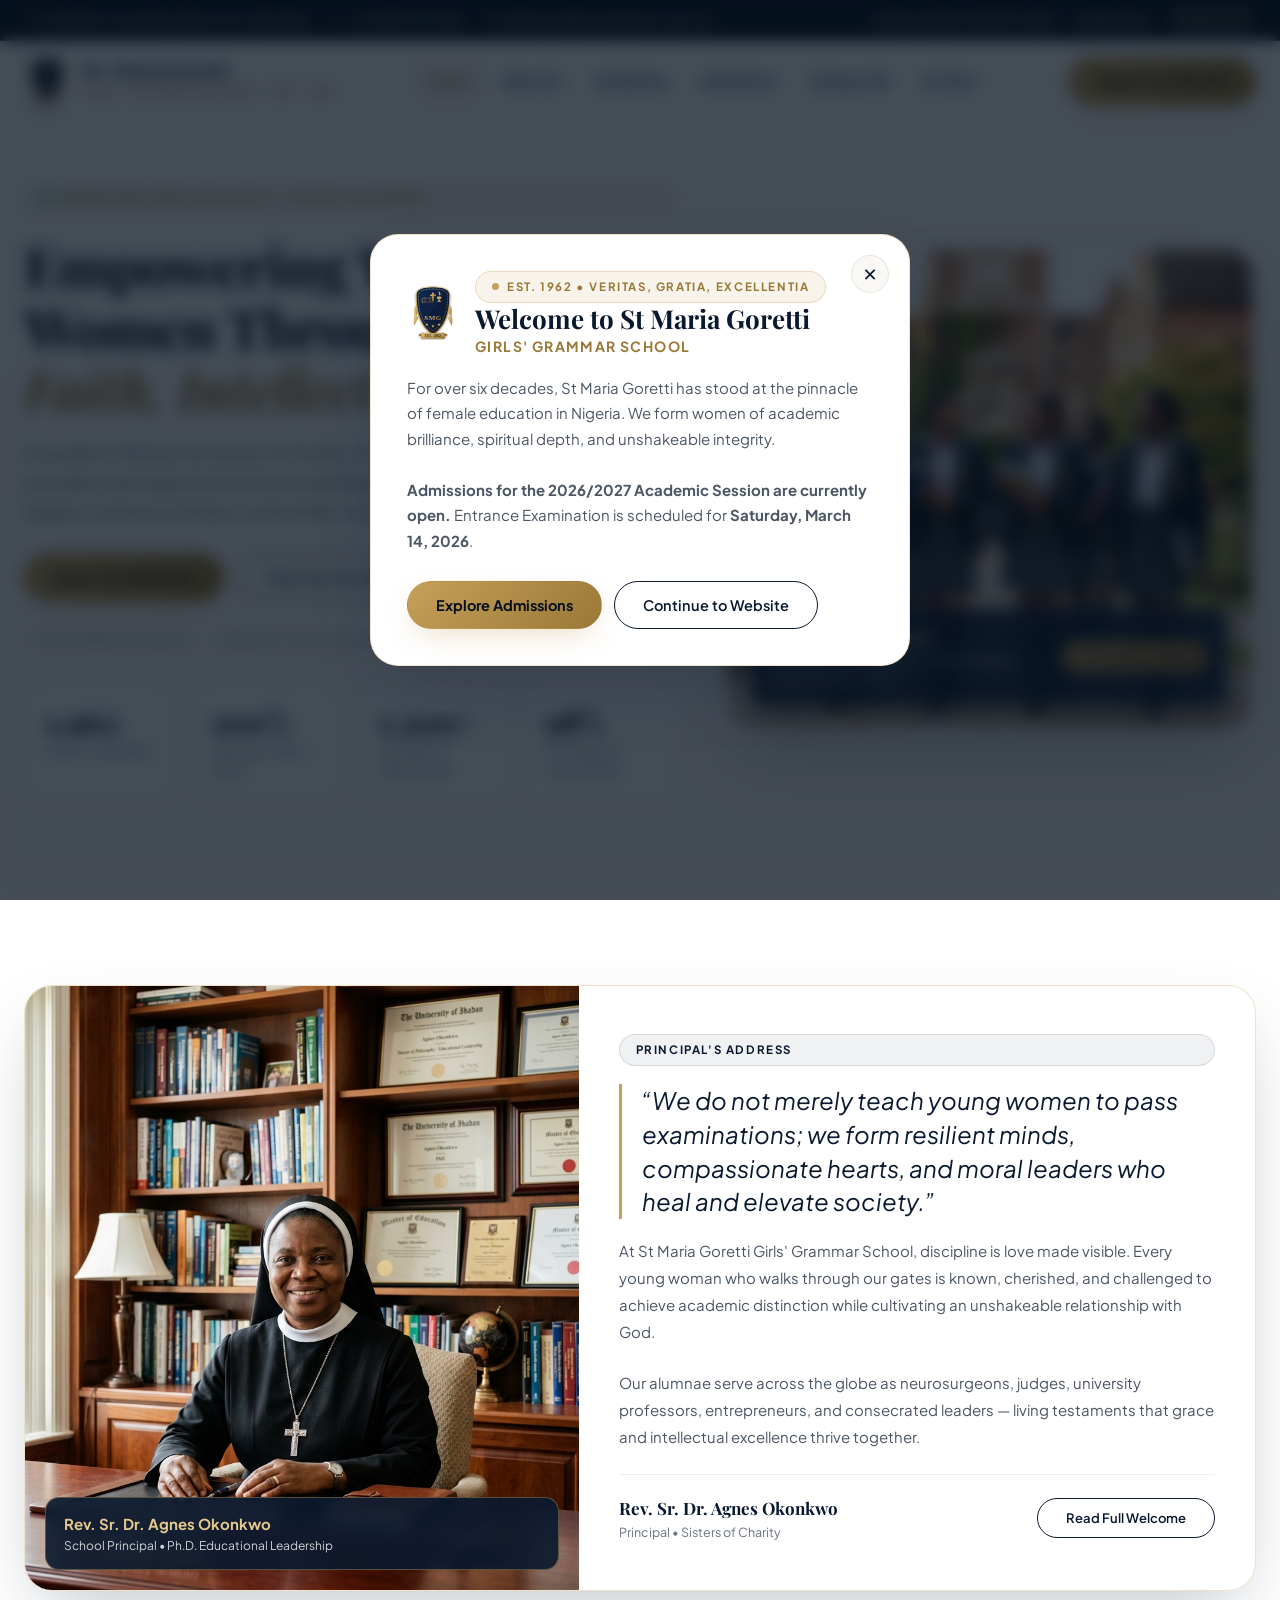
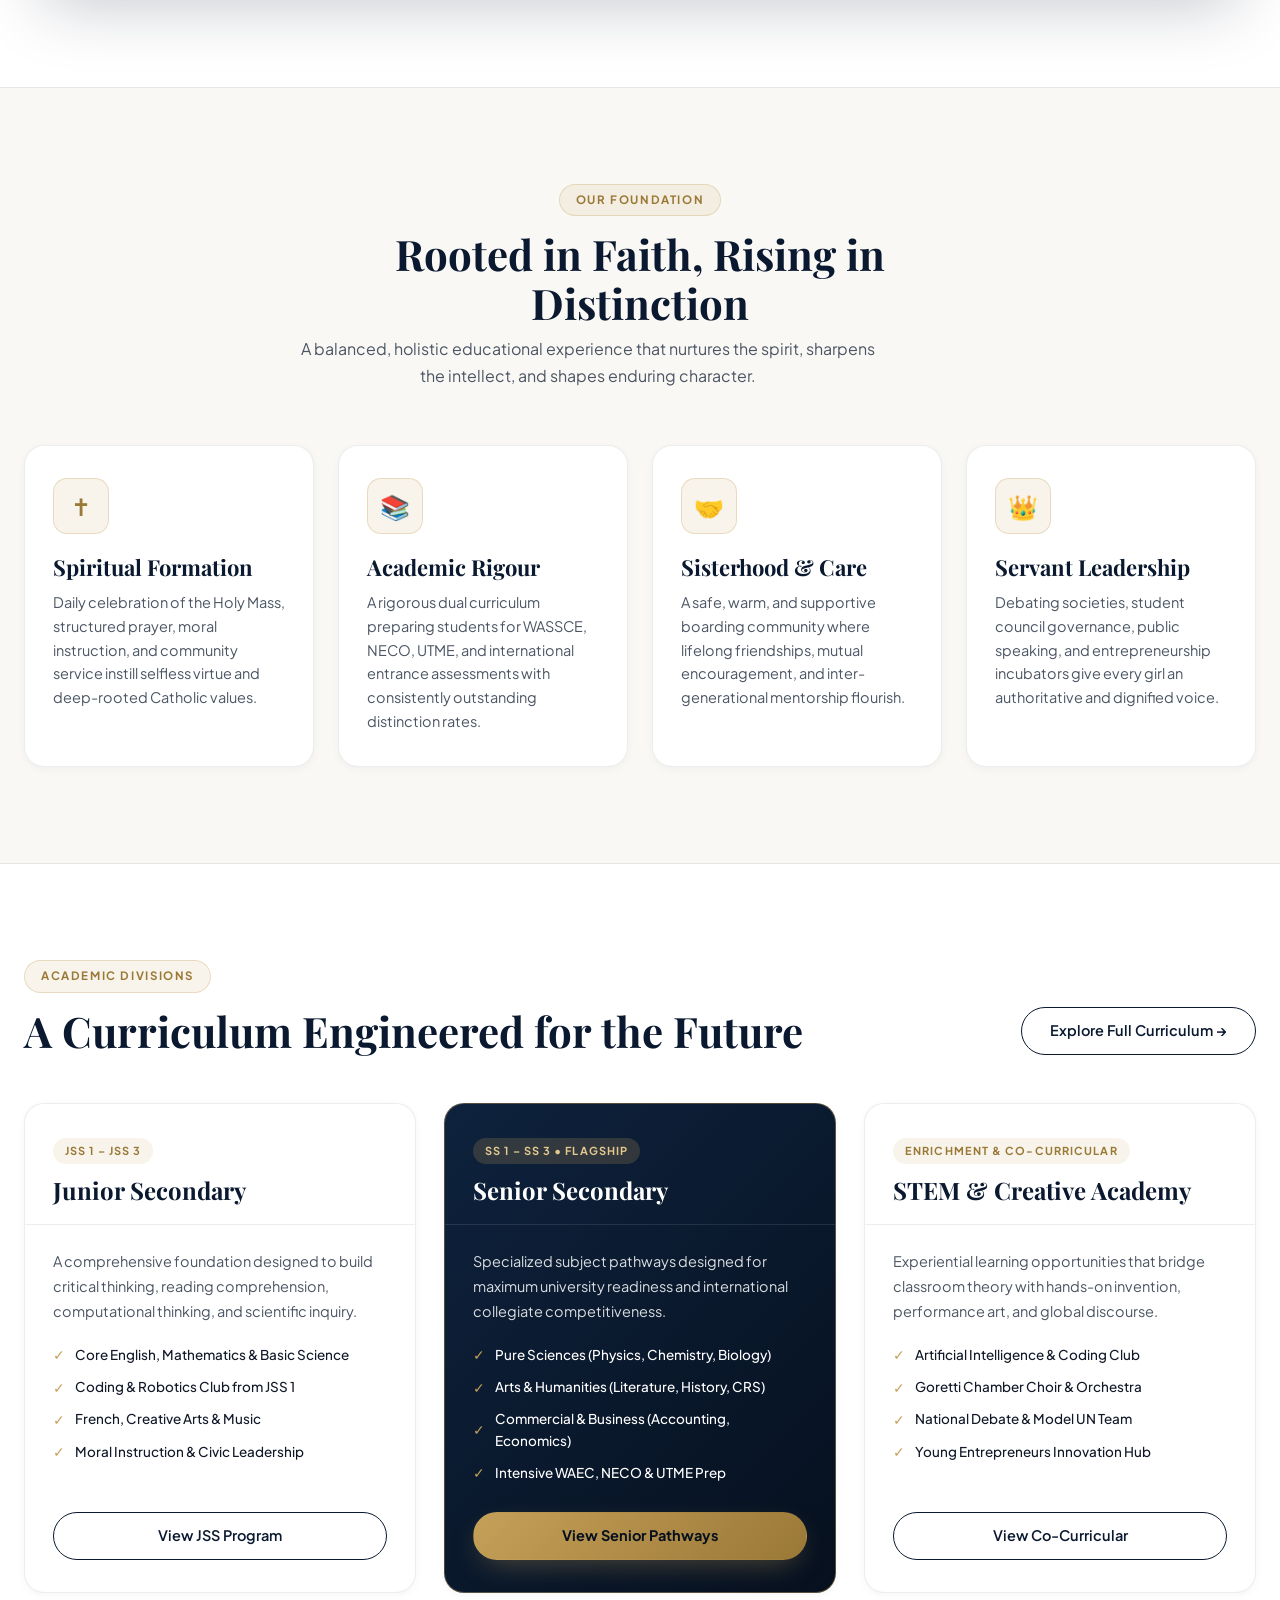
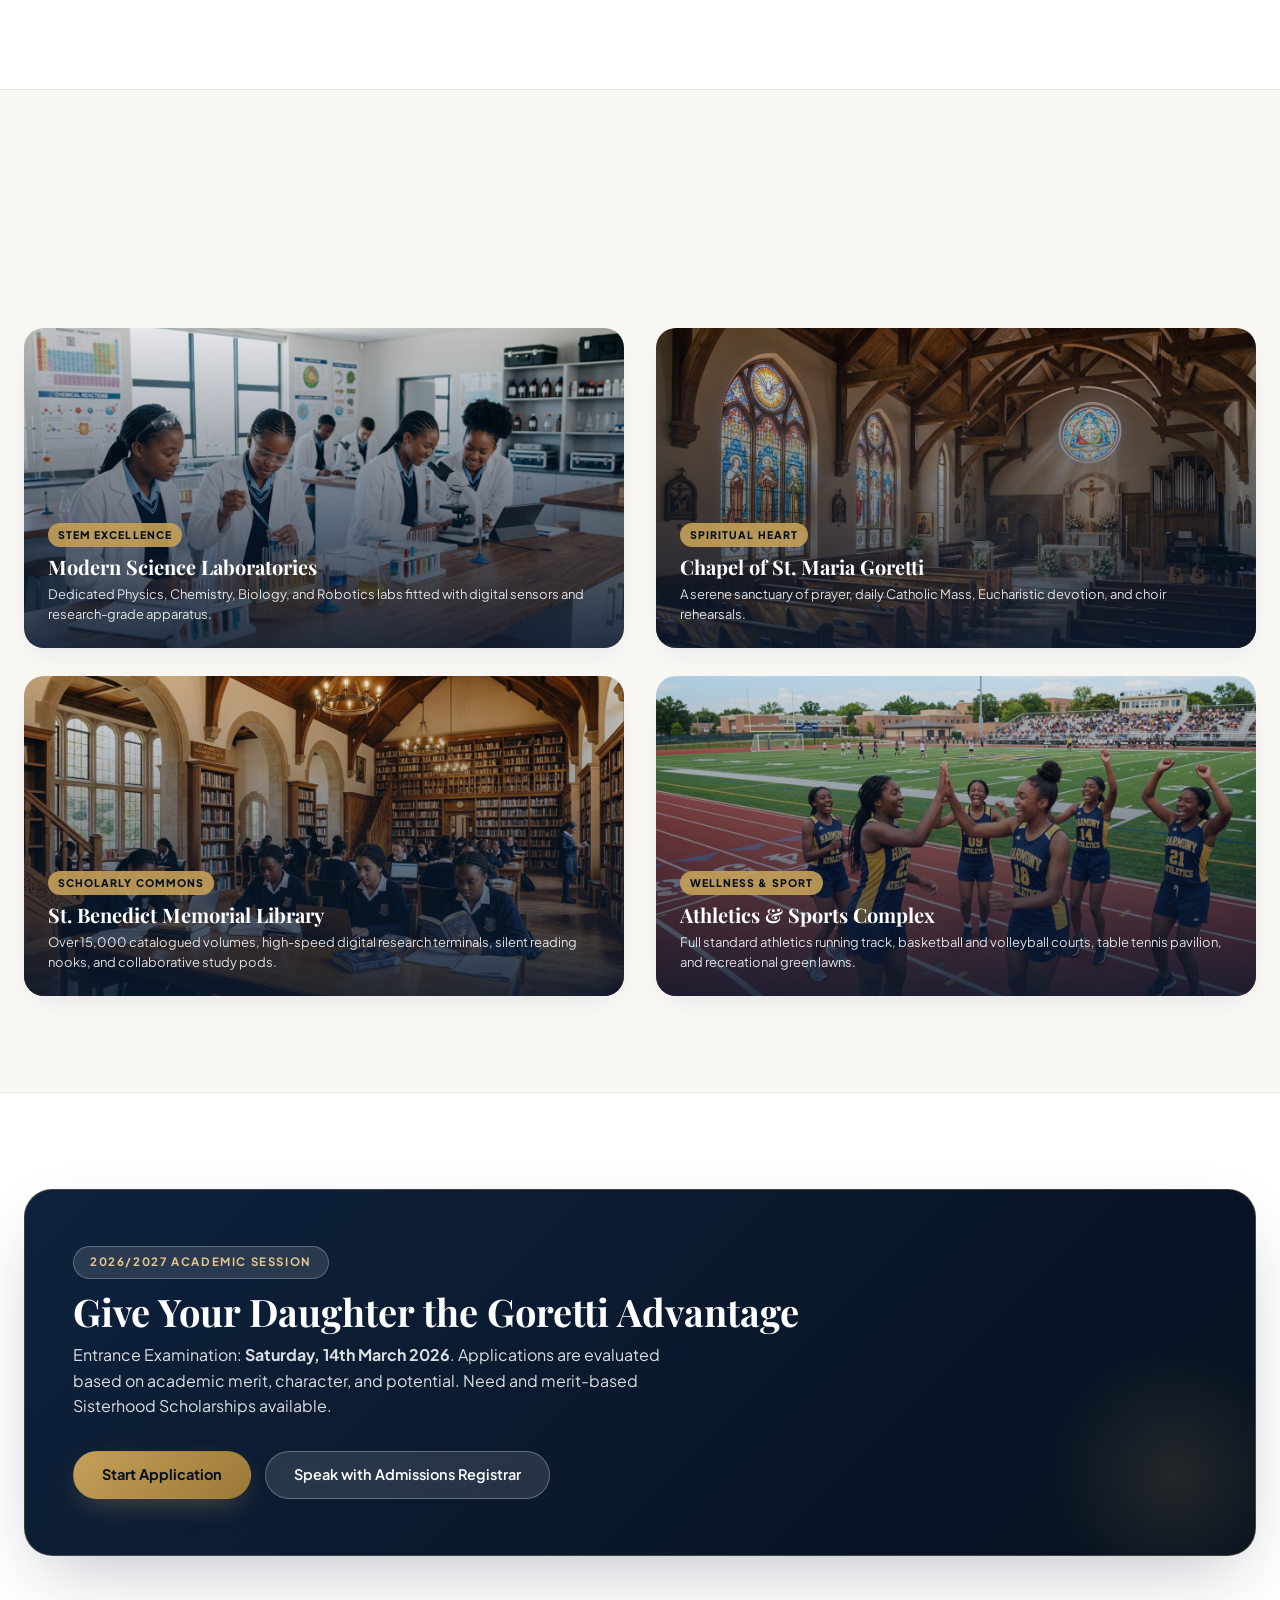
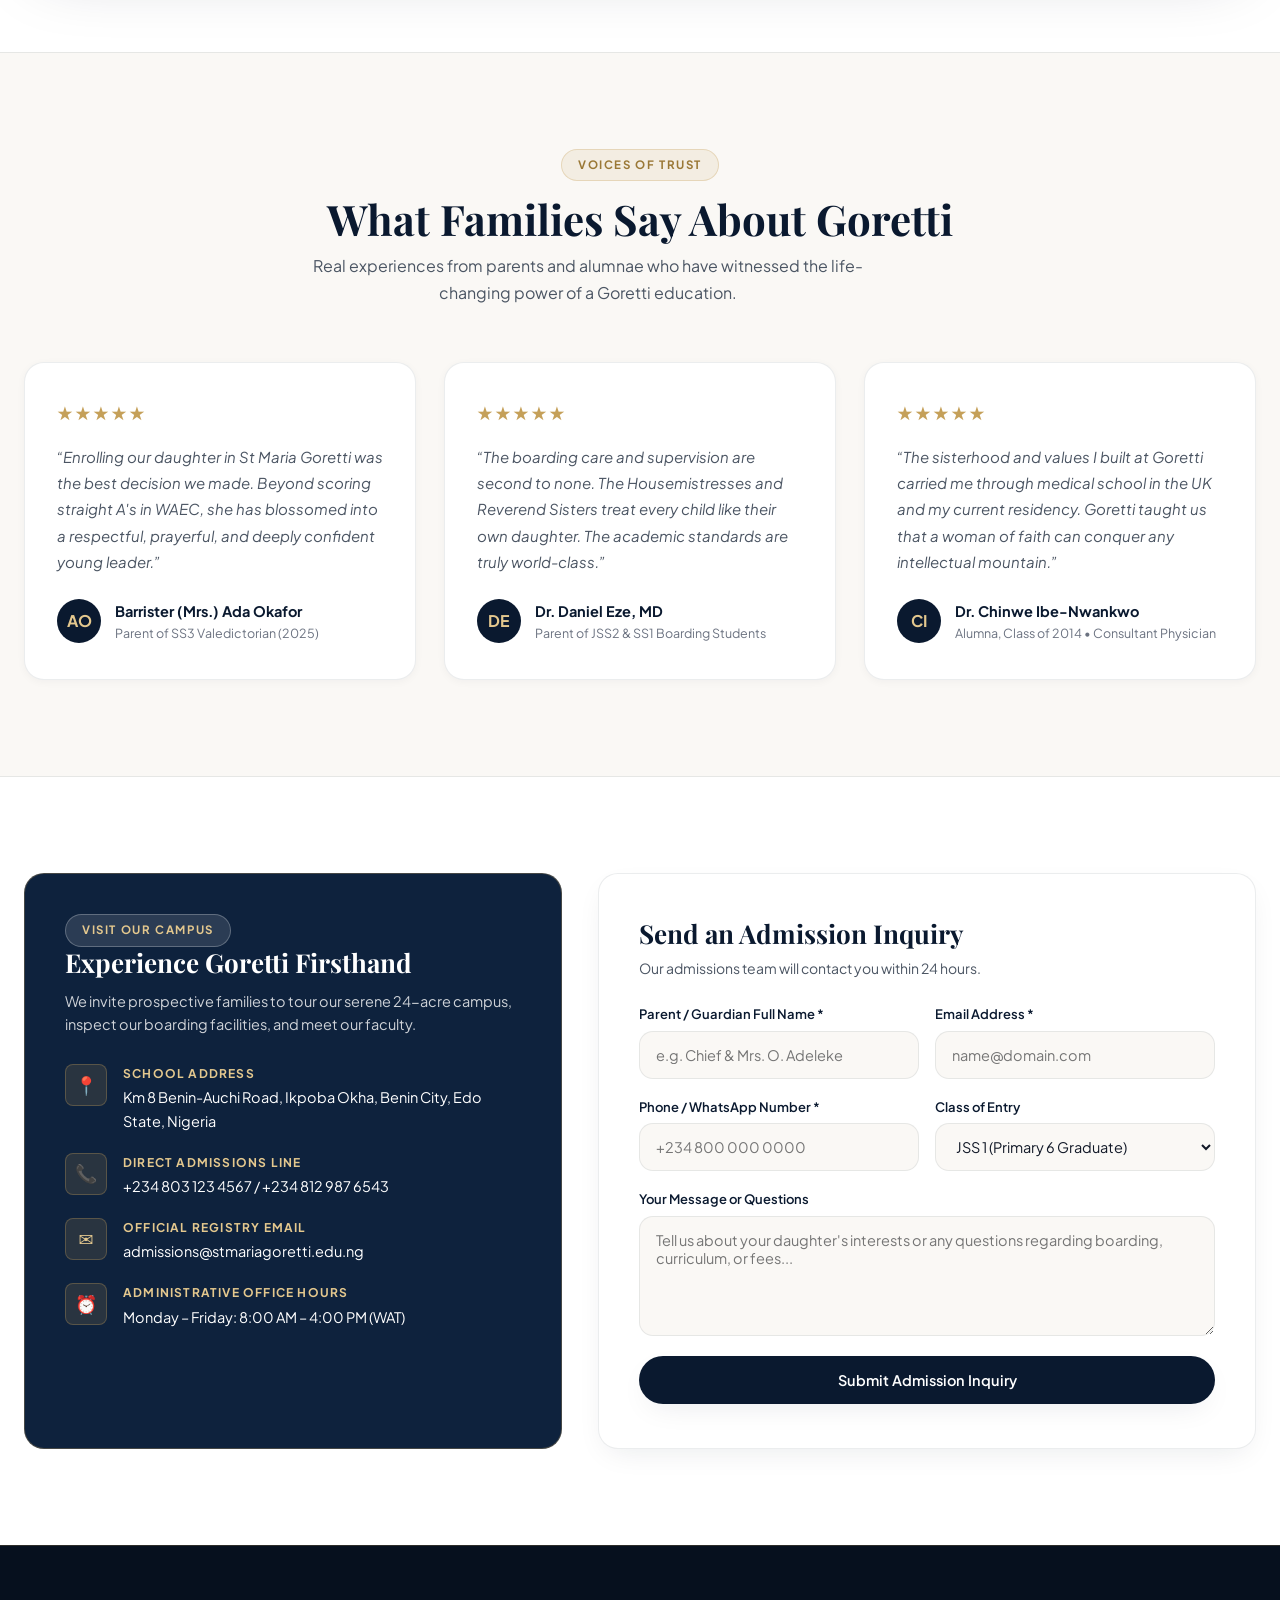
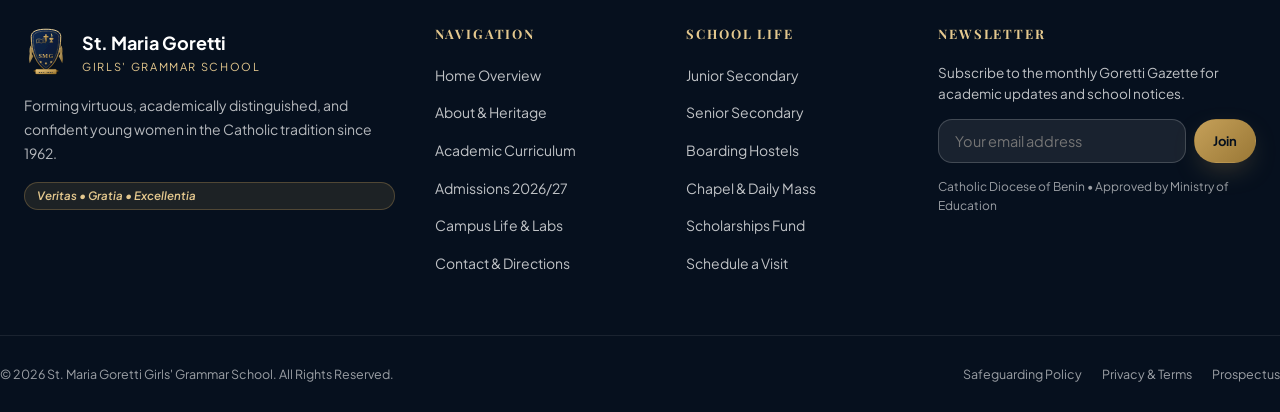
==== commit 83352584: "done" ====
--- a/index.html
+++ b/index.html
@@ -1,16 +1,21 @@
 <!DOCTYPE html>
 <html lang="en">
+
 <head>
   <meta charset="UTF-8">
   <meta name="viewport" content="width=device-width, initial-scale=1.0">
   <title>St Maria Goretti Girls' Grammar School | Faith, Excellence & Leadership Since 1962</title>
-  <meta name="description" content="Premier Catholic all-girls boarding & day grammar school in Edo State, Nigeria. Shaping young women of grace, intellect, and virtue since 1962. Admissions open for 2026/2027 academic session.">
+  <meta name="description"
+    content="Premier Catholic all-girls boarding & day grammar school in Edo State, Nigeria. Shaping young women of grace, intellect, and virtue since 1962. Admissions open for 2026/2027 academic session.">
   <link rel="icon" type="image/svg+xml" href="images/crest.svg">
   <link rel="preconnect" href="https://fonts.googleapis.com">
   <link rel="preconnect" href="https://fonts.gstatic.com" crossorigin>
-  <link href="https://fonts.googleapis.com/css2?family=Playfair+Display:ital,wght@0,500;0,600;0,700;0,800;1,500;1,600&family=Plus+Jakarta+Sans:wght@400;500;600;700;800&display=swap" rel="stylesheet">
+  <link
+    href="https://fonts.googleapis.com/css2?family=Playfair+Display:ital,wght@0,500;0,600;0,700;0,800;1,500;1,600&family=Plus+Jakarta+Sans:wght@400;500;600;700;800&display=swap"
+    rel="stylesheet">
   <link rel="stylesheet" href="index.css">
 </head>
+
 <body>
 
   <!-- Top Utility Bar -->
@@ -90,9 +95,11 @@
   </div>
 
   <!-- Polite Welcome / Admissions Announcement Modal -->
-  <div id="welcomeModal" class="welcome-modal" role="dialog" aria-modal="true">
+  <div id="welcomeModal" class="welcome-modal" role="dialog" aria-modal="true"
+    onclick="if(event.target===this)closeWelcome()">
     <div class="welcome-dialog">
-      <button class="close-btn" onclick="closeWelcome()" style="position:absolute; right:20px; top:20px;" aria-label="Close modal">✕</button>
+      <button class="close-btn" onclick="closeWelcome()" style="position:absolute; right:20px; top:20px;"
+        aria-label="Close modal">✕</button>
       <div class="welcome-header">
         <img src="images/crest.svg" alt="School Crest" class="welcome-crest">
         <div>
@@ -101,9 +108,11 @@
         </div>
       </div>
       <p class="welcome-body">
-        For over six decades, St Maria Goretti has stood at the pinnacle of female education in Nigeria. We form women of academic brilliance, spiritual depth, and unshakeable integrity.
+        For over six decades, St Maria Goretti has stood at the pinnacle of female education in Nigeria. We form women
+        of academic brilliance, spiritual depth, and unshakeable integrity.
         <br><br>
-        <strong>Admissions for the 2026/2027 Academic Session are currently open.</strong> Entrance Examination is scheduled for <strong>Saturday, March 14, 2026</strong>.
+        <strong>Admissions for the 2026/2027 Academic Session are currently open.</strong> Entrance Examination is
+        scheduled for <strong>Saturday, March 14, 2026</strong>.
       </p>
       <div class="welcome-actions">
         <button onclick="closeWelcome('admissions.html')" class="btn btn-gold">Explore Admissions</button>
@@ -119,7 +128,9 @@
         <div class="badge"><span class="dot dot-green"></span> Admissions Open 2026/2027 • Limited Placement</div>
         <h1 class="hero-title">Empowering Young Women Through <br><span>Faith, Intellect & Grace</span></h1>
         <p class="hero-desc">
-          Founded in 1962 by the Sisters of Charity, St. Maria Goretti Girls' Grammar School provides a distinguished Catholic boarding and day education. We form moral leaders, visionary scholars, and resilient women prepared to impact the world.
+          Founded in 1962 by the Sisters of Charity, St. Maria Goretti Girls' Grammar School provides a distinguished
+          Catholic boarding and day education. We form moral leaders, visionary scholars, and resilient women prepared
+          to impact the world.
         </p>
         <div class="hero-btns">
           <a href="admissions.html" class="btn btn-gold">Apply for Admission</a>
@@ -155,7 +166,8 @@
       <!-- Hero Visual Showcase -->
       <div class="hero-visual" data-reveal>
         <div class="hero-media-card">
-          <img src="images/hero_students.jpg" alt="St Maria Goretti grammar school students in uniforms walking on campus" class="hero-img">
+          <img src="images/hero_students.jpg"
+            alt="St Maria Goretti grammar school students in uniforms walking on campus" class="hero-img">
           <div class="hero-floating-badge">
             <div>
               <div class="floating-badge-title">Our Girls Lead & Excel</div>
@@ -173,7 +185,8 @@
     <div class="container">
       <div class="principal-section-card" data-reveal>
         <div class="principal-photo-col">
-          <img src="images/principal.jpg" alt="Rev. Sr. Dr. Agnes Okonkwo, Principal of St Maria Goretti" class="principal-portrait-img">
+          <img src="images/principal.jpg" alt="Rev. Sr. Dr. Agnes Okonkwo, Principal of St Maria Goretti"
+            class="principal-portrait-img">
           <div class="principal-badge-overlay">
             <div class="principal-badge-name">Rev. Sr. Dr. Agnes Okonkwo</div>
             <div class="principal-badge-title">School Principal • Ph.D. Educational Leadership</div>
@@ -182,20 +195,25 @@
         <div class="principal-text-col">
           <div class="badge badge-navy">Principal's Address</div>
           <blockquote class="quote-highlight">
-            “We do not merely teach young women to pass examinations; we form resilient minds, compassionate hearts, and moral leaders who heal and elevate society.”
+            “We do not merely teach young women to pass examinations; we form resilient minds, compassionate hearts, and
+            moral leaders who heal and elevate society.”
           </blockquote>
           <p class="principal-bio">
-            At St Maria Goretti Girls' Grammar School, discipline is love made visible. Every young woman who walks through our gates is known, cherished, and challenged to achieve academic distinction while cultivating an unshakeable relationship with God.
+            At St Maria Goretti Girls' Grammar School, discipline is love made visible. Every young woman who walks
+            through our gates is known, cherished, and challenged to achieve academic distinction while cultivating an
+            unshakeable relationship with God.
           </p>
           <p class="principal-bio">
-            Our alumnae serve across the globe as neurosurgeons, judges, university professors, entrepreneurs, and consecrated leaders — living testaments that grace and intellectual excellence thrive together.
+            Our alumnae serve across the globe as neurosurgeons, judges, university professors, entrepreneurs, and
+            consecrated leaders — living testaments that grace and intellectual excellence thrive together.
           </p>
           <div class="principal-sign">
             <div>
               <div class="sign-title">Rev. Sr. Dr. Agnes Okonkwo</div>
               <div class="sign-sub">Principal • Sisters of Charity</div>
             </div>
-            <a href="about.html" class="btn btn-outline" style="margin-left:auto; height:40px; font-size:13px;">Read Full Welcome</a>
+            <a href="about.html" class="btn btn-outline" style="margin-left:auto; height:40px; font-size:13px;">Read
+              Full Welcome</a>
           </div>
         </div>
       </div>
@@ -208,29 +226,34 @@
       <div class="section-head-center" data-reveal>
         <div class="badge">Our Foundation</div>
         <h2 class="serif section-title">Rooted in Faith, Rising in Distinction</h2>
-        <p class="section-subtitle">A balanced, holistic educational experience that nurtures the spirit, sharpens the intellect, and shapes enduring character.</p>
+        <p class="section-subtitle">A balanced, holistic educational experience that nurtures the spirit, sharpens the
+          intellect, and shapes enduring character.</p>
       </div>
 
       <div class="grid-4">
         <div class="pillar-card" data-reveal>
           <div class="pillar-icon-box">✝️</div>
           <h3 class="serif">Spiritual Formation</h3>
-          <p>Daily celebration of the Holy Mass, structured prayer, moral instruction, and community service instill selfless virtue and deep-rooted Catholic values.</p>
+          <p>Daily celebration of the Holy Mass, structured prayer, moral instruction, and community service instill
+            selfless virtue and deep-rooted Catholic values.</p>
         </div>
         <div class="pillar-card" data-reveal>
           <div class="pillar-icon-box">📚</div>
           <h3 class="serif">Academic Rigour</h3>
-          <p>A rigorous dual curriculum preparing students for WASSCE, NECO, UTME, and international entrance assessments with consistently outstanding distinction rates.</p>
+          <p>A rigorous dual curriculum preparing students for WASSCE, NECO, UTME, and international entrance
+            assessments with consistently outstanding distinction rates.</p>
         </div>
         <div class="pillar-card" data-reveal>
           <div class="pillar-icon-box">🤝</div>
           <h3 class="serif">Sisterhood & Care</h3>
-          <p>A safe, warm, and supportive boarding community where lifelong friendships, mutual encouragement, and inter-generational mentorship flourish.</p>
+          <p>A safe, warm, and supportive boarding community where lifelong friendships, mutual encouragement, and
+            inter-generational mentorship flourish.</p>
         </div>
         <div class="pillar-card" data-reveal>
           <div class="pillar-icon-box">👑</div>
           <h3 class="serif">Servant Leadership</h3>
-          <p>Debating societies, student council governance, public speaking, and entrepreneurship incubators give every girl an authoritative and dignified voice.</p>
+          <p>Debating societies, student council governance, public speaking, and entrepreneurship incubators give every
+            girl an authoritative and dignified voice.</p>
         </div>
       </div>
     </div>
@@ -254,7 +277,8 @@
             <h3 class="serif">Junior Secondary</h3>
           </div>
           <div class="academic-card-body">
-            <p>A comprehensive foundation designed to build critical thinking, reading comprehension, computational thinking, and scientific inquiry.</p>
+            <p>A comprehensive foundation designed to build critical thinking, reading comprehension, computational
+              thinking, and scientific inquiry.</p>
             <ul class="curriculum-list">
               <li>Core English, Mathematics & Basic Science</li>
               <li>Coding & Robotics Club from JSS 1</li>
@@ -271,7 +295,8 @@
             <h3 class="serif">Senior Secondary</h3>
           </div>
           <div class="academic-card-body">
-            <p>Specialized subject pathways designed for maximum university readiness and international collegiate competitiveness.</p>
+            <p>Specialized subject pathways designed for maximum university readiness and international collegiate
+              competitiveness.</p>
             <ul class="curriculum-list">
               <li>Pure Sciences (Physics, Chemistry, Biology)</li>
               <li>Arts & Humanities (Literature, History, CRS)</li>
@@ -288,14 +313,16 @@
             <h3 class="serif">STEM & Creative Academy</h3>
           </div>
           <div class="academic-card-body">
-            <p>Experiential learning opportunities that bridge classroom theory with hands-on invention, performance art, and global discourse.</p>
+            <p>Experiential learning opportunities that bridge classroom theory with hands-on invention, performance
+              art, and global discourse.</p>
             <ul class="curriculum-list">
               <li>Artificial Intelligence & Coding Club</li>
               <li>Goretti Chamber Choir & Orchestra</li>
               <li>National Debate & Model UN Team</li>
               <li>Young Entrepreneurs Innovation Hub</li>
             </ul>
-            <a href="academics.html#enrichment" class="btn btn-outline full" style="margin-top:auto;">View Co-Curricular</a>
+            <a href="academics.html#enrichment" class="btn btn-outline full" style="margin-top:auto;">View
+              Co-Curricular</a>
           </div>
         </div>
       </div>
@@ -314,41 +341,49 @@
       </div>
 
       <div class="grid-2" style="margin-bottom:28px;">
-        <div class="facility-card" data-reveal onclick="openLightbox('images/science_lab.jpg', 'Advanced Science & Innovation Laboratory')">
+        <div class="facility-card" data-reveal
+          onclick="openLightbox('images/science_lab.jpg', 'Advanced Science & Innovation Laboratory')">
           <img src="images/science_lab.jpg" alt="Science Laboratory at St Maria Goretti">
           <div class="facility-overlay">
             <span class="facility-tag">STEM Excellence</span>
             <h3 class="facility-title serif">Modern Science Laboratories</h3>
-            <p class="facility-desc">Dedicated Physics, Chemistry, Biology, and Robotics labs fitted with digital sensors and research-grade apparatus.</p>
-          </div>
-        </div>
-
-        <div class="facility-card" data-reveal onclick="openLightbox('images/chapel.jpg', 'The Chapel of St Maria Goretti')">
+            <p class="facility-desc">Dedicated Physics, Chemistry, Biology, and Robotics labs fitted with digital
+              sensors and research-grade apparatus.</p>
+          </div>
+        </div>
+
+        <div class="facility-card" data-reveal
+          onclick="openLightbox('images/chapel.jpg', 'The Chapel of St Maria Goretti')">
           <img src="images/chapel.jpg" alt="Chapel of St Maria Goretti">
           <div class="facility-overlay">
             <span class="facility-tag">Spiritual Heart</span>
             <h3 class="facility-title serif">Chapel of St. Maria Goretti</h3>
-            <p class="facility-desc">A serene sanctuary of prayer, daily Catholic Mass, Eucharistic devotion, and choir rehearsals.</p>
+            <p class="facility-desc">A serene sanctuary of prayer, daily Catholic Mass, Eucharistic devotion, and choir
+              rehearsals.</p>
           </div>
         </div>
       </div>
 
       <div class="grid-2">
-        <div class="facility-card" data-reveal onclick="openLightbox('images/library.jpg', 'The St. Benedict Memorial Library & Learning Commons')">
+        <div class="facility-card" data-reveal
+          onclick="openLightbox('images/library.jpg', 'The St. Benedict Memorial Library & Learning Commons')">
           <img src="images/library.jpg" alt="Library Commons at St Maria Goretti">
           <div class="facility-overlay">
             <span class="facility-tag">Scholarly Commons</span>
             <h3 class="facility-title serif">St. Benedict Memorial Library</h3>
-            <p class="facility-desc">Over 15,000 catalogued volumes, high-speed digital research terminals, silent reading nooks, and collaborative study pods.</p>
-          </div>
-        </div>
-
-        <div class="facility-card" data-reveal onclick="openLightbox('images/sports.jpg', 'Athletic Complex & Sports Grounds')">
+            <p class="facility-desc">Over 15,000 catalogued volumes, high-speed digital research terminals, silent
+              reading nooks, and collaborative study pods.</p>
+          </div>
+        </div>
+
+        <div class="facility-card" data-reveal
+          onclick="openLightbox('images/sports.jpg', 'Athletic Complex & Sports Grounds')">
           <img src="images/sports.jpg" alt="Sports Grounds at St Maria Goretti">
           <div class="facility-overlay">
             <span class="facility-tag">Wellness & Sport</span>
             <h3 class="facility-title serif">Athletics & Sports Complex</h3>
-            <p class="facility-desc">Full standard athletics running track, basketball and volleyball courts, table tennis pavilion, and recreational green lawns.</p>
+            <p class="facility-desc">Full standard athletics running track, basketball and volleyball courts, table
+              tennis pavilion, and recreational green lawns.</p>
           </div>
         </div>
       </div>
@@ -363,7 +398,8 @@
           <div class="badge badge-light">2026/2027 Academic Session</div>
           <h2 class="serif">Give Your Daughter the Goretti Advantage</h2>
           <p>
-            Entrance Examination: <strong>Saturday, 14th March 2026</strong>. Applications are evaluated based on academic merit, character, and potential. Need and merit-based Sisterhood Scholarships available.
+            Entrance Examination: <strong>Saturday, 14th March 2026</strong>. Applications are evaluated based on
+            academic merit, character, and potential. Need and merit-based Sisterhood Scholarships available.
           </p>
         </div>
         <div class="admissions-banner-actions">
@@ -380,7 +416,8 @@
       <div class="section-head-center" data-reveal>
         <div class="badge">Voices of Trust</div>
         <h2 class="serif section-title">What Families Say About Goretti</h2>
-        <p class="section-subtitle">Real experiences from parents and alumnae who have witnessed the life-changing power of a Goretti education.</p>
+        <p class="section-subtitle">Real experiences from parents and alumnae who have witnessed the life-changing power
+          of a Goretti education.</p>
       </div>
 
       <div class="grid-3">
@@ -388,7 +425,8 @@
           <div>
             <div class="stars">★★★★★</div>
             <p class="testimonial-text">
-              “Enrolling our daughter in St Maria Goretti was the best decision we made. Beyond scoring straight A's in WAEC, she has blossomed into a respectful, prayerful, and deeply confident young leader.”
+              “Enrolling our daughter in St Maria Goretti was the best decision we made. Beyond scoring straight A's in
+              WAEC, she has blossomed into a respectful, prayerful, and deeply confident young leader.”
             </p>
           </div>
           <div class="testimonial-author">
@@ -404,7 +442,8 @@
           <div>
             <div class="stars">★★★★★</div>
             <p class="testimonial-text">
-              “The boarding care and supervision are second to none. The Housemistresses and Reverend Sisters treat every child like their own daughter. The academic standards are truly world-class.”
+              “The boarding care and supervision are second to none. The Housemistresses and Reverend Sisters treat
+              every child like their own daughter. The academic standards are truly world-class.”
             </p>
           </div>
           <div class="testimonial-author">
@@ -420,7 +459,8 @@
           <div>
             <div class="stars">★★★★★</div>
             <p class="testimonial-text">
-              “The sisterhood and values I built at Goretti carried me through medical school in the UK and my current residency. Goretti taught us that a woman of faith can conquer any intellectual mountain.”
+              “The sisterhood and values I built at Goretti carried me through medical school in the UK and my current
+              residency. Goretti taught us that a woman of faith can conquer any intellectual mountain.”
             </p>
           </div>
           <div class="testimonial-author">
@@ -443,8 +483,9 @@
           <div>
             <div class="badge badge-light">Visit Our Campus</div>
             <h3 class="serif">Experience Goretti Firsthand</h3>
-            <p>We invite prospective families to tour our serene 24-acre campus, inspect our boarding facilities, and meet our faculty.</p>
-            
+            <p>We invite prospective families to tour our serene 24-acre campus, inspect our boarding facilities, and
+              meet our faculty.</p>
+
             <div class="contact-detail-list">
               <div class="contact-item">
                 <div class="contact-icon">📍</div>
@@ -480,7 +521,8 @@
 
         <div class="form-card" data-reveal>
           <h3 class="serif" style="font-size:26px; margin-bottom:8px;">Send an Admission Inquiry</h3>
-          <p style="color:var(--text-secondary); font-size:14px; margin-bottom:24px;">Our admissions team will contact you within 24 hours.</p>
+          <p style="color:var(--text-secondary); font-size:14px; margin-bottom:24px;">Our admissions team will contact
+            you within 24 hours.</p>
 
           <form id="homeInquiryForm" onsubmit="return handleFormSubmit(event, 'Admissions Inquiry')">
             <div class="form-group-row">
@@ -512,7 +554,8 @@
 
             <div class="form-field" style="margin-bottom:20px;">
               <label class="form-label" for="inquiryMsg">Your Message or Questions</label>
-              <textarea id="inquiryMsg" name="message" placeholder="Tell us about your daughter's interests or any questions regarding boarding, curriculum, or fees..."></textarea>
+              <textarea id="inquiryMsg" name="message"
+                placeholder="Tell us about your daughter's interests or any questions regarding boarding, curriculum, or fees..."></textarea>
             </div>
 
             <button type="submit" class="btn btn-primary full">Submit Admission Inquiry</button>
@@ -600,4 +643,5 @@
 
   <script src="index.js"></script>
 </body>
+
 </html>
--- a/index.css
+++ b/index.css
@@ -1675,14 +1675,19 @@
   color: var(--gold-light);
 }
 
-/* Animations */
+/* Animations & Progressive Scroll Reveal */
 [data-reveal] {
+  opacity: 1;
+  transform: translateY(0);
+}
+
+.js-loaded [data-reveal] {
   opacity: 0;
-  transform: translateY(24px);
-  transition: opacity 0.8s cubic-bezier(0.16, 1, 0.3, 1), transform 0.8s cubic-bezier(0.16, 1, 0.3, 1);
-}
-
-.reveal-in {
+  transform: translateY(20px);
+  transition: opacity 0.6s cubic-bezier(0.16, 1, 0.3, 1), transform 0.6s cubic-bezier(0.16, 1, 0.3, 1);
+}
+
+.js-loaded [data-reveal].reveal-in {
   opacity: 1 !important;
   transform: translateY(0) !important;
 }
